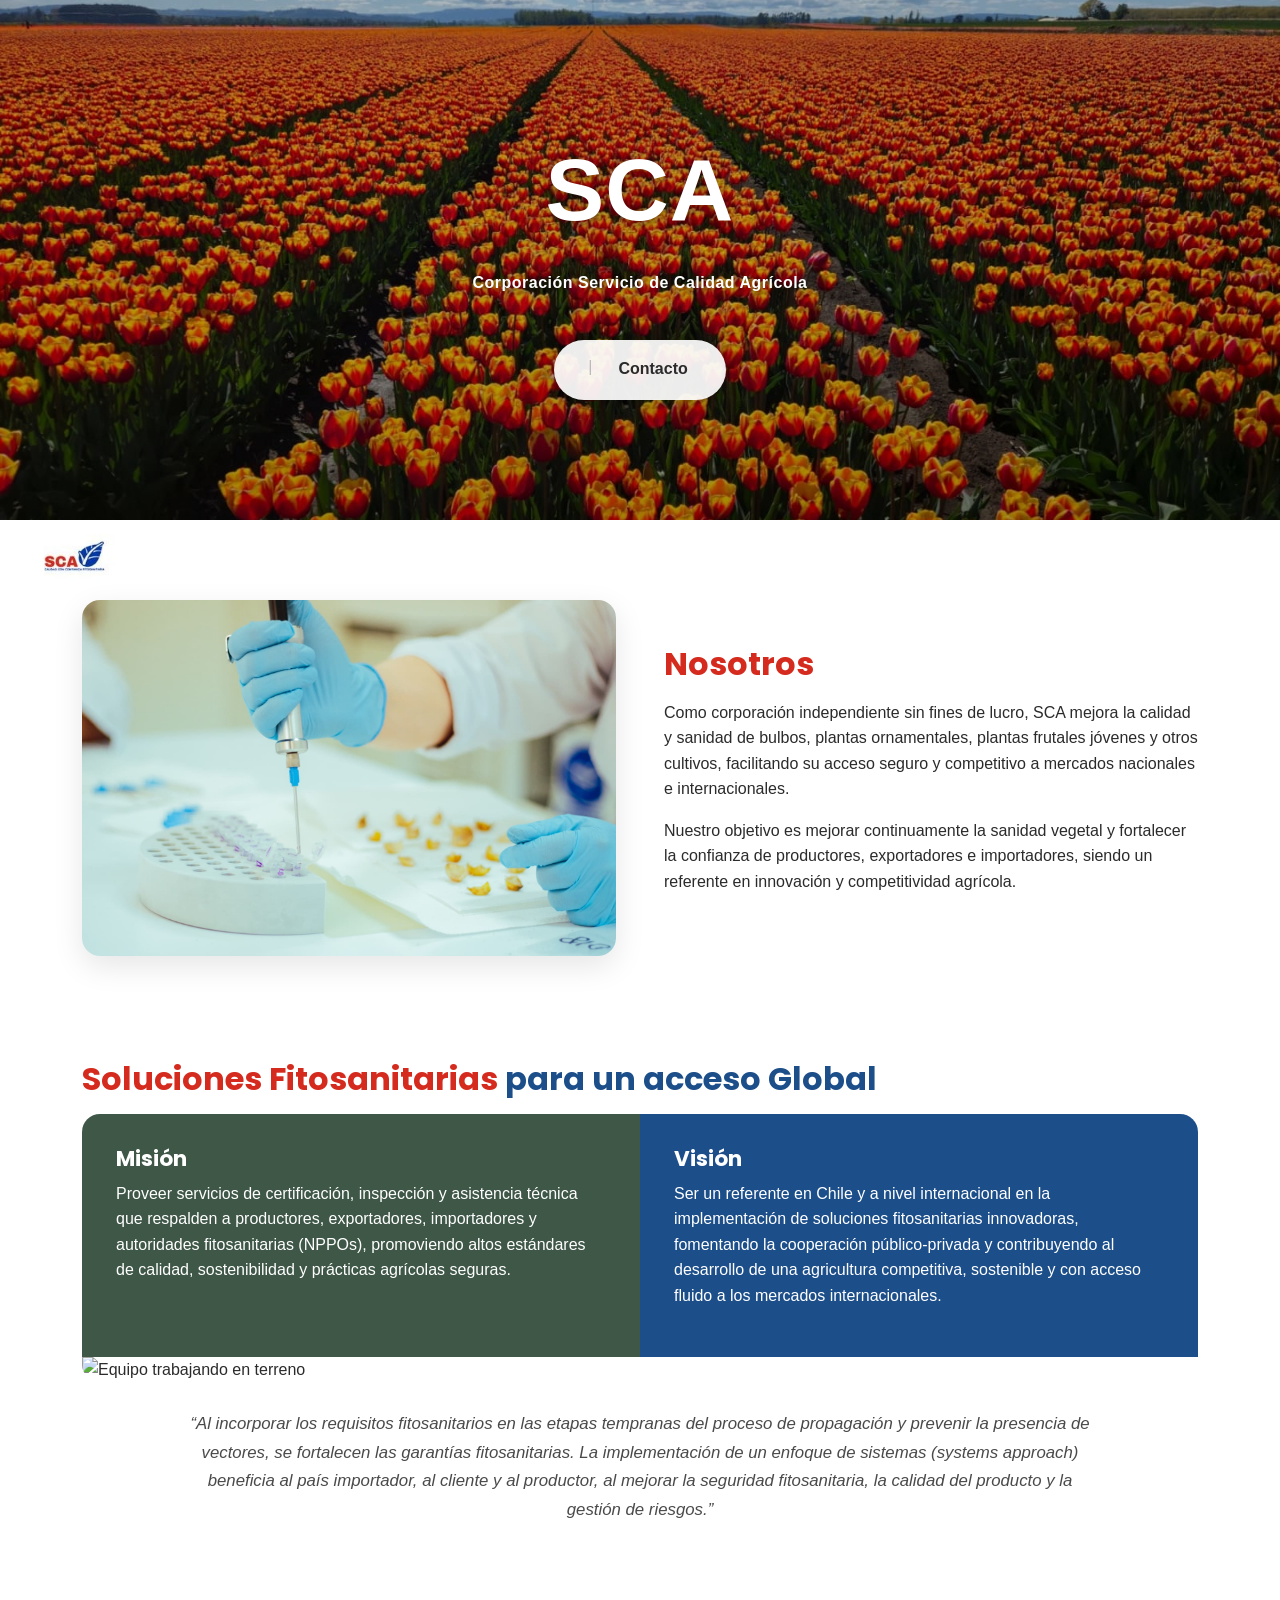
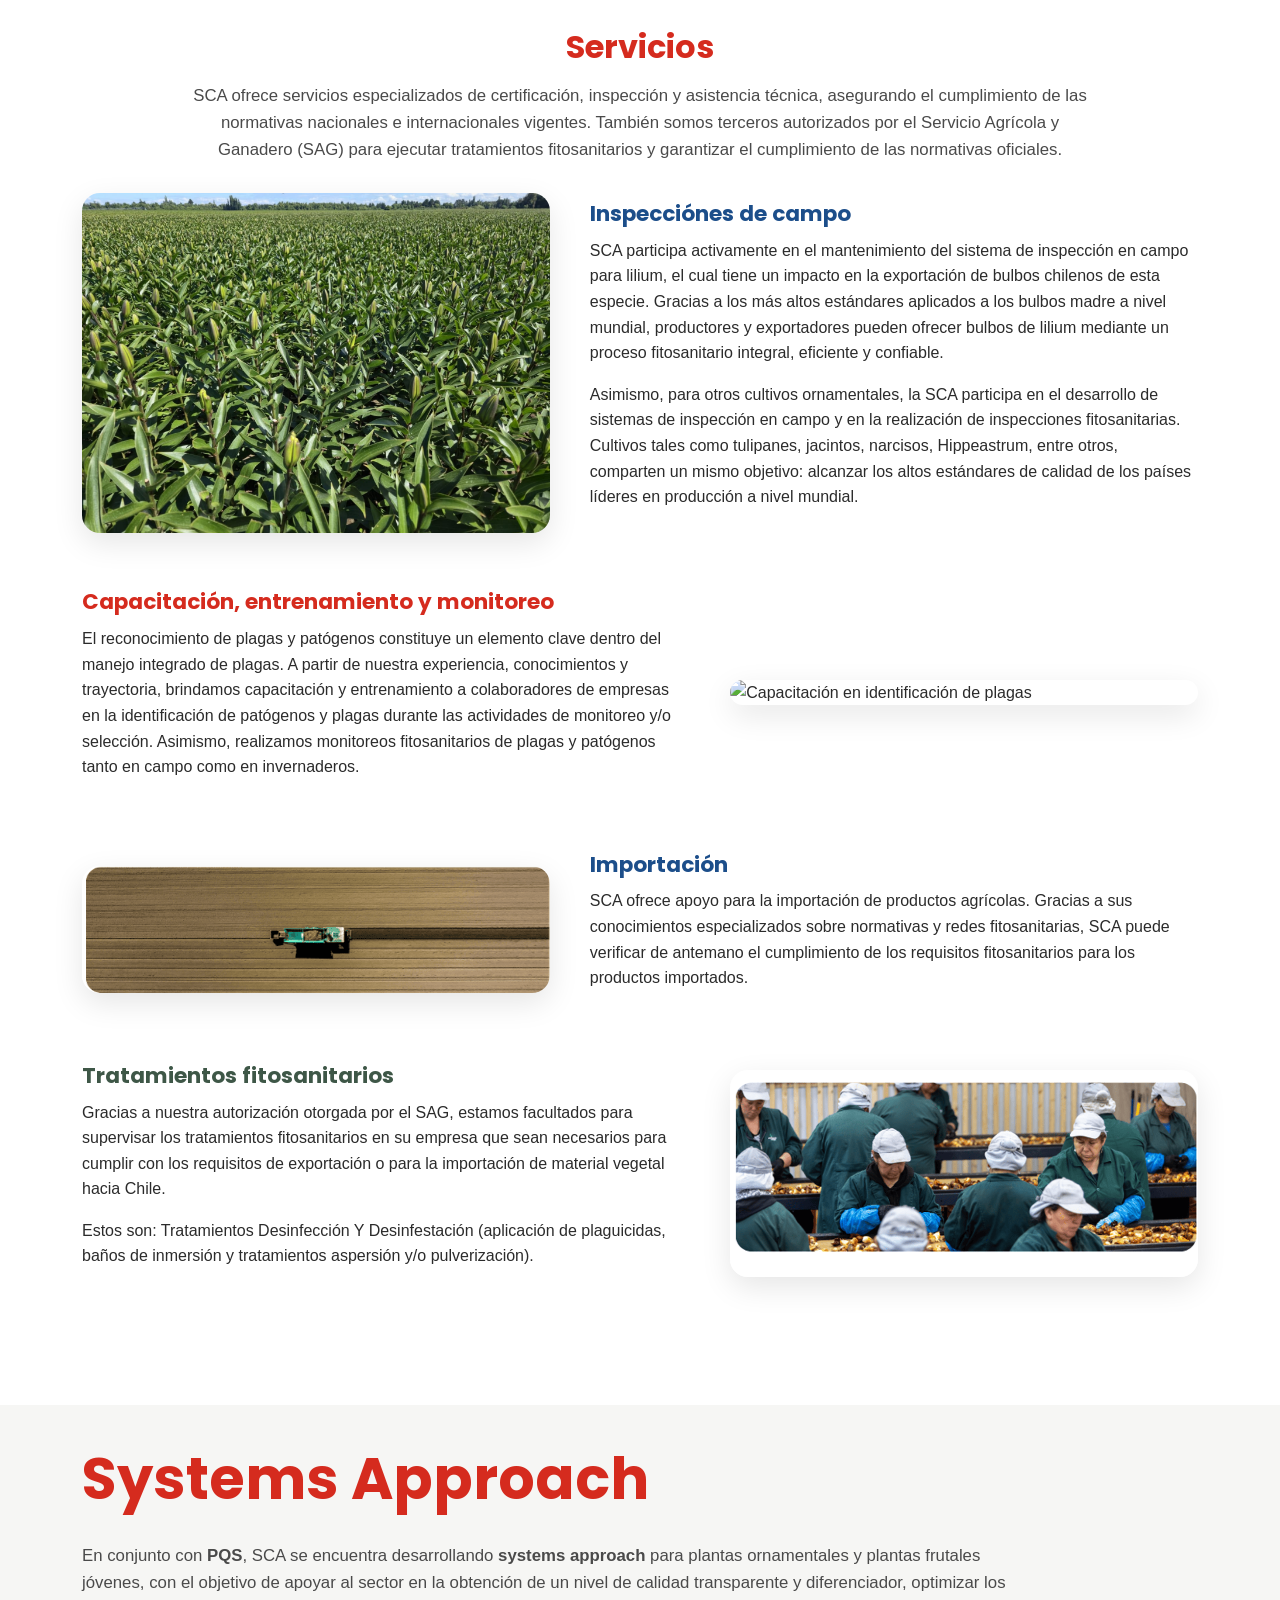
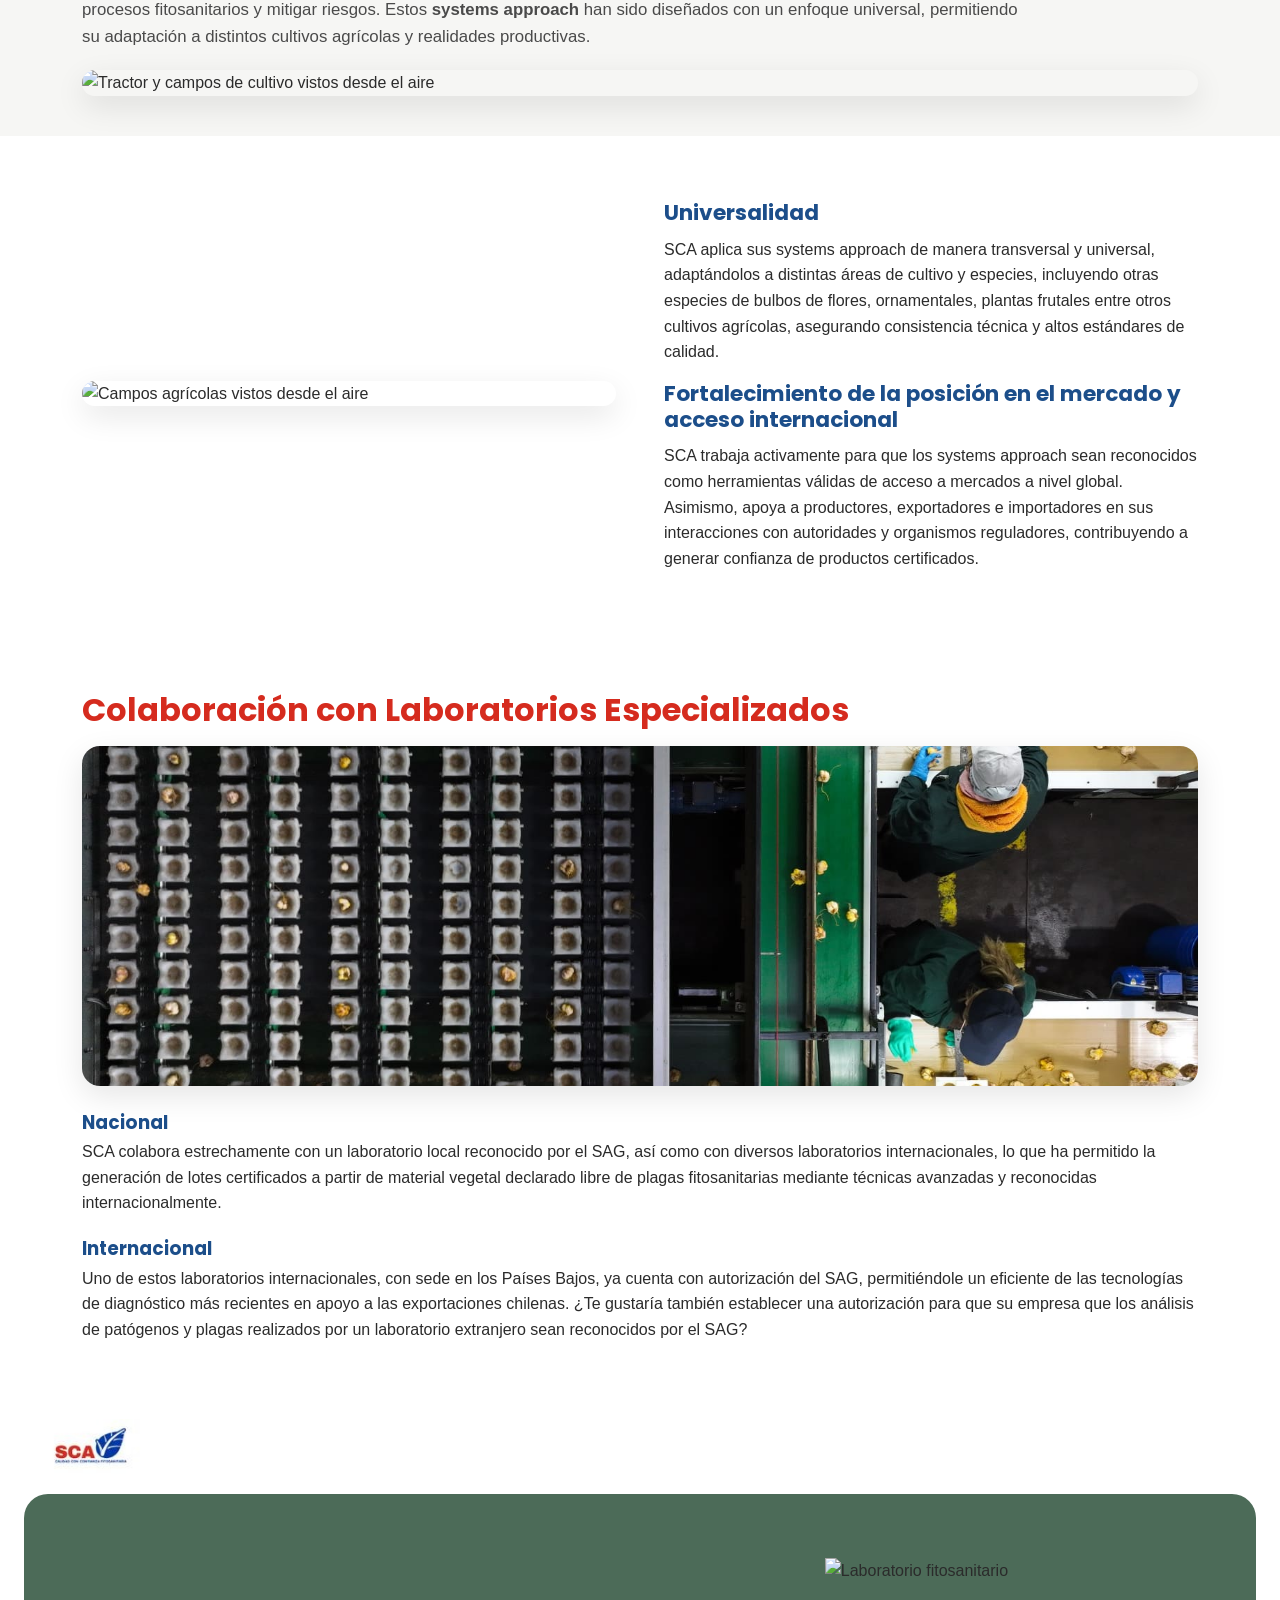
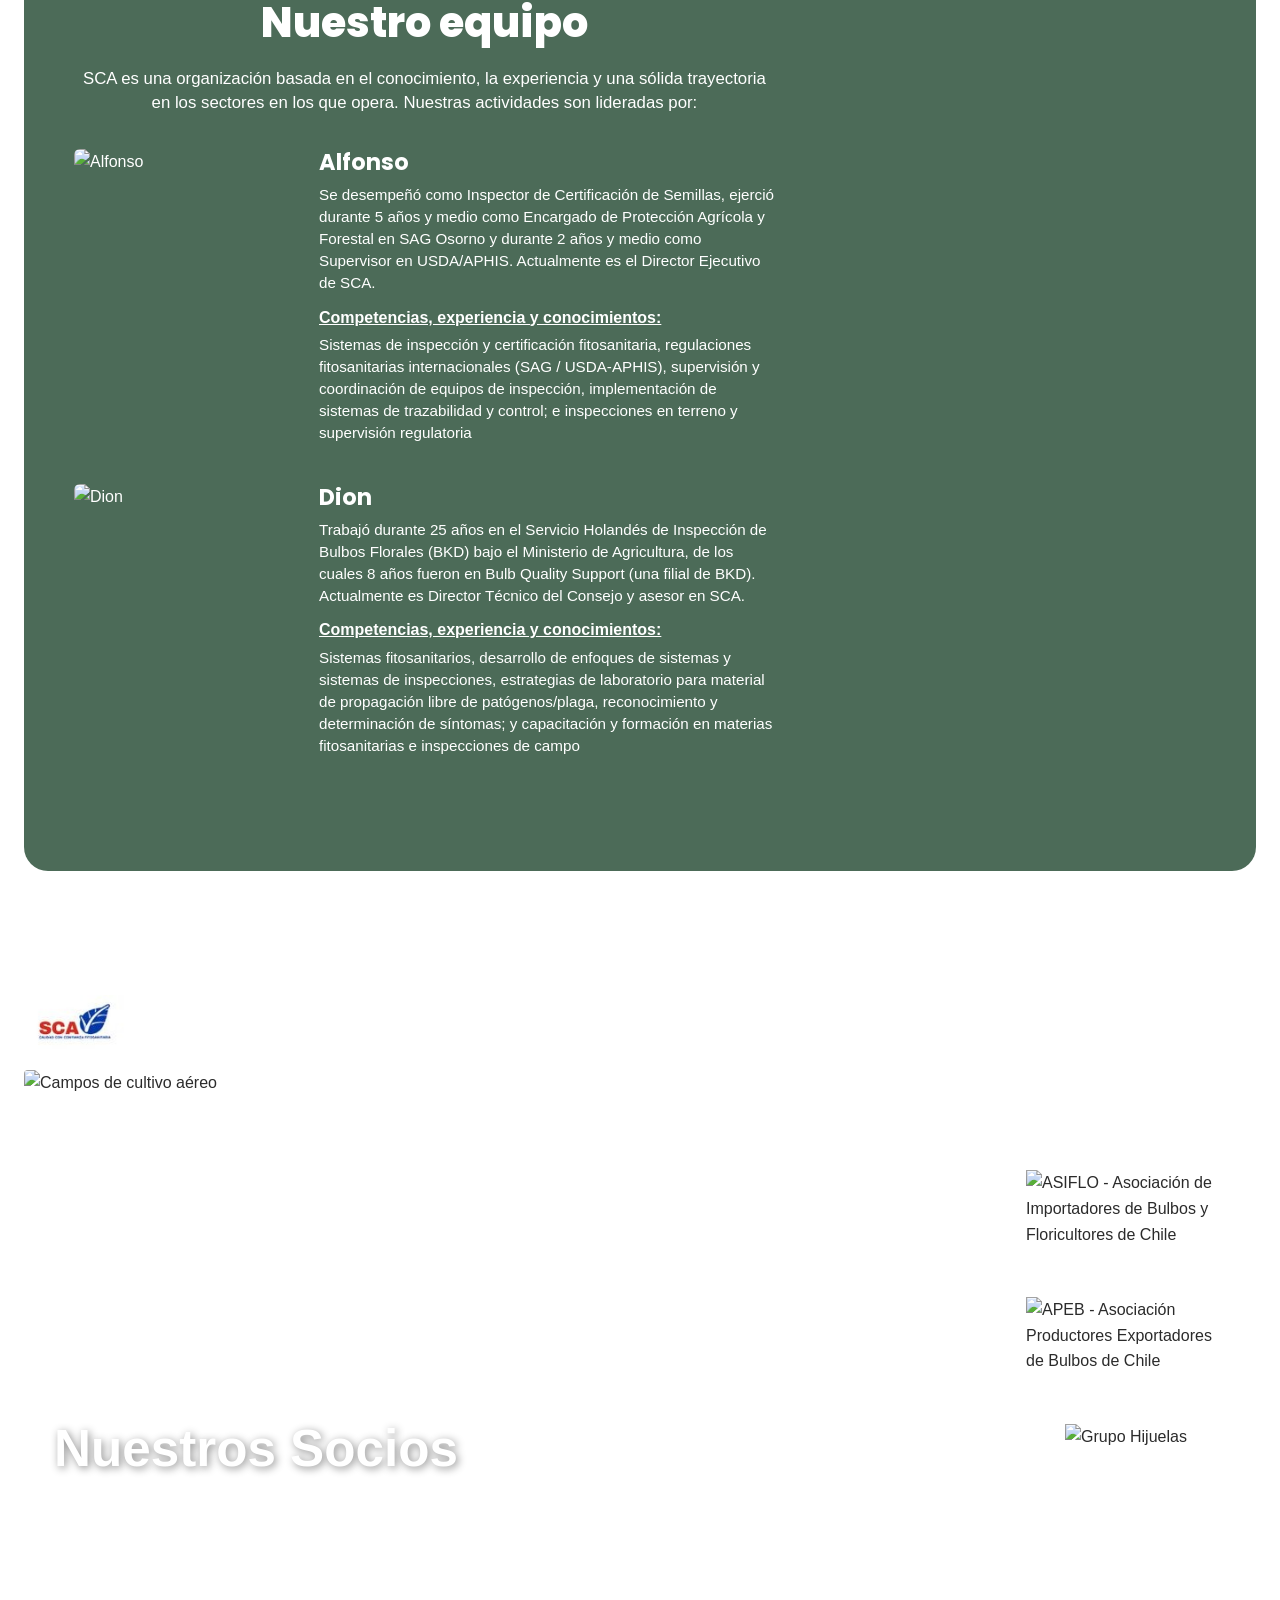
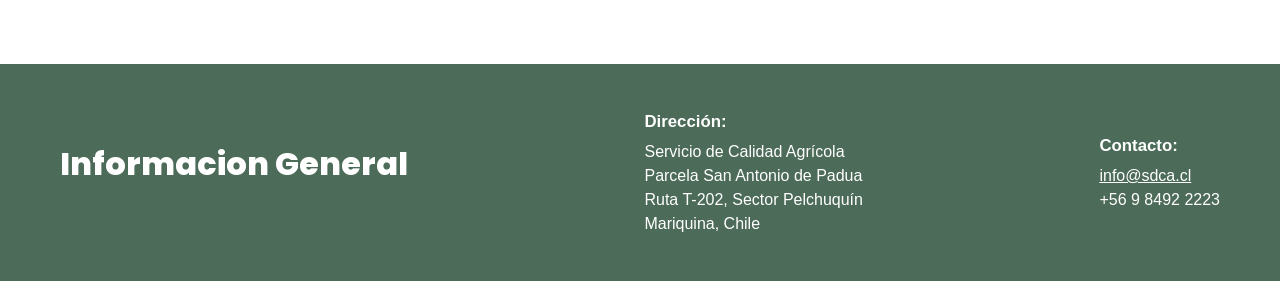
==== index.html @ db51e69e "Update index.html" ====
<!DOCTYPE html>
<html lang="es">
<head>
<meta charset="UTF-8">
<meta name="viewport" content="width=device-width, initial-scale=1.0">
<title>SCA — Corporación Servicio de Calidad Agrícola</title>
<link rel="preconnect" href="https://fonts.googleapis.com">
<link href="https://fonts.googleapis.com/css2?family=Poppins:wght@600;700;800&family=Open+Sans:wght@400;600;700&display=swap" rel="stylesheet">
<link rel="stylesheet" href="css/style.css">
 <link rel="icon" href="favicon.jpg">
</head>
<body>

<section class="hero" style="background-image:url('images/1_flores.jpeg');">
  <div class="brand">SCA</div>
  <div class="brand-sub">Corporación Servicio de Calidad Agrícola</div>
  <nav class="nav-wrap">
    <div class="nav-pill">
      <span class="nav-sep">|</span>
      <a href="#contacto">Contacto</a>
    </div>
  </nav>
</section>

<header class="site-header" id="inicio">
  <a href="#inicio" class="logo-link"><img src="images/logo_crop.jpg" alt="SCA - Calidad con confianza fitosanitaria"></a>
</header>

<!-- ===================== NOSOTROS ===================== -->
<section>
  <div class="container two-col">
    <div class="col-img">
      <img src="images/2_cientifico.jpeg" alt="Análisis de laboratorio de bulbos">
    </div>
    <div class="col-text">
      <h2 class="section-title-red">Nosotros</h2>
      <p>Como corporación independiente sin fines de lucro, SCA mejora la calidad y sanidad de bulbos, plantas ornamentales, plantas frutales jóvenes y otros cultivos, facilitando su acceso seguro y competitivo a mercados nacionales e internacionales.</p>
      <p>Nuestro objetivo es mejorar continuamente la sanidad vegetal y fortalecer la confianza de productores, exportadores e importadores, siendo un referente en innovación y competitividad agrícola.</p>
    </div>
  </div>
</section>

<!-- ===================== MISION / VISION ===================== -->
<section class="tight">
  <div class="container">
    <h2><span class="section-title-red">Soluciones Fitosanitarias</span> <span class="section-title-blue">para un acceso Global</span></h2>
    <div class="mv-wrap">
      <div class="mv-cards">
        <div class="mv-card mision">
          <h3>Misión</h3>
          <p>Proveer servicios de certificación, inspección y asistencia técnica que respalden a productores, exportadores, importadores y autoridades fitosanitarias (NPPOs), promoviendo altos estándares de calidad, sostenibilidad y prácticas agrícolas seguras.</p>
        </div>
        <div class="mv-card vision">
          <h3>Visión</h3>
          <p>Ser un referente en Chile y a nivel internacional en la implementación de soluciones fitosanitarias innovadoras, fomentando la cooperación público-privada y contribuyendo al desarrollo de una agricultura competitiva, sostenible y con acceso fluido a los mercados internacionales.</p>
        </div>
      </div>
      <div class="mv-photo">
        <img src="images/3_trabajadorespasto.png" alt="Equipo trabajando en terreno">
      </div>
    </div>
    <p class="quote">“Al incorporar los requisitos fitosanitarios en las etapas tempranas del proceso de propagación y prevenir la presencia de vectores, se fortalecen las garantías fitosanitarias. La implementación de un enfoque de sistemas (systems approach) beneficia al país importador, al cliente y al productor, al mejorar la seguridad fitosanitaria, la calidad del producto y la gestión de riesgos.”</p>
  </div>
</section>

<!-- ===================== SERVICIOS ===================== -->
<section>
  <div class="container">
    <h2 class="section-title-red" style="text-align:center;">Servicios</h2>
    <p class="lead" style="margin:0 auto 30px; text-align:center;">SCA ofrece servicios especializados de certificación, inspección y asistencia técnica, asegurando el cumplimiento de las normativas nacionales e internacionales vigentes. También somos terceros autorizados por el Servicio Agrícola y Ganadero (SAG) para ejecutar tratamientos fitosanitarios y garantizar el cumplimiento de las normativas oficiales.</p>

    <div class="servicio-block">
      <div class="servicio-img"><img src="images/4_pasto.jpeg" alt="Inspección de campo en cultivo de lilium"></div>
      <div class="servicio-text">
        <h3>Inspecciónes de campo</h3>
        <p>SCA participa activamente en el mantenimiento del sistema de inspección en campo para lilium, el cual tiene un impacto en la exportación de bulbos chilenos de esta especie. Gracias a los más altos estándares aplicados a los bulbos madre a nivel mundial, productores y exportadores pueden ofrecer bulbos de lilium mediante un proceso fitosanitario integral, eficiente y confiable.</p>
        <p>Asimismo, para otros cultivos ornamentales, la SCA participa en el desarrollo de sistemas de inspección en campo y en la realización de inspecciones fitosanitarias. Cultivos tales como tulipanes, jacintos, narcisos, Hippeastrum, entre otros, comparten un mismo objetivo: alcanzar los altos estándares de calidad de los países líderes en producción a nivel mundial.</p>
      </div>
    </div>

    <div class="servicio-block reverse">
      <div class="servicio-img"><img src="images/5_arreglandoflores.png" alt="Capacitación en identificación de plagas"></div>
      <div class="servicio-text">
        <h3 style="color:var(--rojo);">Capacitación, entrenamiento y monitoreo</h3>
        <p>El reconocimiento de plagas y patógenos constituye un elemento clave dentro del manejo integrado de plagas. A partir de nuestra experiencia, conocimientos y trayectoria, brindamos capacitación y entrenamiento a colaboradores de empresas en la identificación de patógenos y plagas durante las actividades de monitoreo y/o selección. Asimismo, realizamos monitoreos fitosanitarios de plagas y patógenos tanto en campo como en invernaderos.</p>
      </div>
    </div>

    <div class="servicio-block">
      <div class="servicio-img"><img src="images/6_tractorpasando.png" alt="Dispositivo de monitoreo fitosanitario"></div>
      <div class="servicio-text">
        <h3>Importación</h3>
        <p>SCA ofrece apoyo para la importación de productos agrícolas. Gracias a sus conocimientos especializados sobre normativas y redes fitosanitarias, SCA puede verificar de antemano el cumplimiento de los requisitos fitosanitarios para los productos importados.</p>
      </div>
    </div>

    <div class="servicio-block reverse">
      <div class="servicio-img"><img src="images/7_trabajadoresenlinea.png" alt="Personal clasificando bulbos importados"></div>
      <div class="servicio-text">
        <h3 style="color:var(--verde-oscuro);">Tratamientos fitosanitarios</h3>
        <p>Gracias a nuestra autorización otorgada por el SAG, estamos facultados para supervisar los tratamientos fitosanitarios en su empresa que sean necesarios para cumplir con los requisitos de exportación o para la importación de material vegetal hacia Chile.</p>
        <p>Estos son: Tratamientos Desinfección Y Desinfestación (aplicación de plaguicidas, baños de inmersión y tratamientos aspersión y/o pulverización).</p>
      </div>
    </div>
  </div>
</section>

<!-- ===================== SYSTEMS APPROACH ===================== -->
<section class="tight" style="background:var(--fondo-gris);">
  <div class="container">
    <h2 class="big-header">Systems Approach</h2>
    <p class="lead">En conjunto con <strong>PQS</strong>, SCA se encuentra desarrollando <strong>systems approach</strong> para plantas ornamentales y plantas frutales jóvenes, con el objetivo de apoyar al sector en la obtención de un nivel de calidad transparente y diferenciador, optimizar los procesos fitosanitarios y mitigar riesgos. Estos <strong>systems approach</strong> han sido diseñados con un enfoque universal, permitiendo su adaptación a distintos cultivos agrícolas y realidades productivas.</p>
    <img src="images/8_tractorazul.png" alt="Tractor y campos de cultivo vistos desde el aire" style="border-radius:var(--radio); width:100%; margin-top:20px; box-shadow:0 10px 30px rgba(0,0,0,.10);">
  </div>
</section>

<!-- ===================== UNIVERSALIDAD / FORTALECIMIENTO ===================== -->
<section>
  <div class="container two-col">
    <div class="col-img">
      <img src="images/9_potreropasto.png" alt="Campos agrícolas vistos desde el aire">
    </div>
    <div class="col-text">
      <h3 class="section-title-blue">Universalidad</h3>
      <p>SCA aplica sus systems approach de manera transversal y universal, adaptándolos a distintas áreas de cultivo y especies, incluyendo otras especies de bulbos de flores, ornamentales, plantas frutales entre otros cultivos agrícolas, asegurando consistencia técnica y altos estándares de calidad.</p>
      <h3 class="section-title-blue">Fortalecimiento de la posición en el mercado y acceso internacional</h3>
      <p>SCA trabaja activamente para que los systems approach sean reconocidos como herramientas válidas de acceso a mercados a nivel global. Asimismo, apoya a productores, exportadores e importadores en sus interacciones con autoridades y organismos reguladores, contribuyendo a generar confianza de productos certificados.</p>
    </div>
  </div>
</section>

<!-- ===================== COLABORACIÓN CON LABORATORIOS ===================== -->
<section class="tight">
  <div class="container">
    <h2 class="section-title-red">Colaboración con Laboratorios Especializados</h2>
    <img src="images/10_trabmaquinariaf.jpeg" alt="Muestras de laboratorio numeradas" class="lab-single-img" style="margin-bottom:26px;">
    <div class="lab-text">
      <h4>Nacional</h4>
      <p>SCA colabora estrechamente con un laboratorio local reconocido por el SAG, así como con diversos laboratorios internacionales, lo que ha permitido la generación de lotes certificados a partir de material vegetal declarado libre de plagas fitosanitarias mediante técnicas avanzadas y reconocidas internacionalmente.</p>
      <h4>Internacional</h4>
      <p>Uno de estos laboratorios internacionales, con sede en los Países Bajos, ya cuenta con autorización del SAG, permitiéndole un eficiente de las tecnologías de diagnóstico más recientes en apoyo a las exportaciones chilenas. ¿Te gustaría también establecer una autorización para que su empresa que los análisis de patógenos y plagas realizados por un laboratorio extranjero sean reconocidos por el SAG?</p>
    </div>
  </div>
</section>


<style>
  :root {
    --verde-sca: #4c6b58;
    --verde-oscuro: #3e5747;
    --blanco: #ffffff;
    --texto-oscuro: #2b2b2b;
  }

  * {
    box-sizing: border-box;
    margin: 0;
    padding: 0;
  }

  body {
    font-family: 'Arial', 'Helvetica Neue', sans-serif;
    color: var(--texto-oscuro);
    background: #ffffff;
  }

  .contenedor {
    max-width: 1366px;
    margin: 0 auto;
  }

  /* ---------- HEADER / LOGO ---------- */
  .barra-logo {
    display: flex;
    align-items: center;
    padding: 20px 40px;
  }

  .barra-logo img {
    height: 55px;
  }

  /* ---------- SECCIÓN: NUESTRO EQUIPO ---------- */
  .seccion-equipo {
    display: flex;
    align-items: stretch;
    background: var(--verde-sca);
    border-radius: 24px;
    overflow: hidden;
    margin: 0 24px 40px 24px;
  }

  .equipo-contenido {
    flex: 1 1 65%;
    padding: 40px 50px;
    color: var(--blanco);
  }

  .equipo-contenido h1 {
    text-align: center;
    font-size: 2.6rem;
    font-weight: 800;
    margin-bottom: 20px;
  }

  .equipo-intro {
    text-align: center;
    font-size: 1.05rem;
    max-width: 800px;
    margin: 0 auto 35px auto;
    line-height: 1.4;
  }

  .miembro {
    display: flex;
    gap: 25px;
    margin-bottom: 30px;
  }

  .miembro:last-child {
    margin-bottom: 0;
  }

  .miembro-foto {
    flex: 0 0 220px;
  }

  .miembro-foto img {
    width: 220px;
    height: 190px;
    object-fit: cover;
    border-radius: 6px;
    display: block;
  }

  .miembro-texto h2 {
    font-size: 1.4rem;
    font-weight: 700;
    margin-bottom: 8px;
  }

  .miembro-texto p {
    font-size: 0.95rem;
    line-height: 1.45;
    margin-bottom: 10px;
  }

  .miembro-texto .subtitulo {
    text-decoration: underline;
    font-weight: 600;
    display: block;
    margin-bottom: 4px;
  }

  .equipo-imagen {
    flex: 1 1 35%;
    position: relative;
  }

  .equipo-imagen img {
    width: 100%;
    height: 100%;
    object-fit: cover;
    display: block;
  }

  /* ---------- SECCIÓN: NUESTROS SOCIOS ---------- */
  .seccion-socios {
    margin: 0 24px 0 24px;
  }

  .socios-barra-logo {
    display: flex;
    align-items: center;
    padding: 20px 0 20px 0;
  }

  .socios-barra-logo img {
    height: 55px;
  }

  .socios-cuerpo {
    display: flex;
    gap: 40px;
    align-items: center;
  }

  .socios-imagen {
    position: relative;
    flex: 1 1 70%;
    border-radius: 4px;
    overflow: hidden;
  }

  .socios-imagen img {
    width: 100%;
    display: block;
    height: 480px;
    object-fit: cover;
  }

  .socios-imagen .titulo-overlay {
    position: absolute;
    left: 30px;
    bottom: 60px;
    color: var(--blanco);
    font-size: 3.2rem;
    font-weight: 800;
    text-shadow: 2px 2px 8px rgba(0,0,0,0.45);
  }

  .socios-logos {
    flex: 0 0 260px;
    display: flex;
    flex-direction: column;
    gap: 50px;
    align-items: center;
  }

  .socios-logos img {
    max-width: 200px;
    height: auto;
  }

  /* ---------- FOOTER: INFORMACION GENERAL ---------- */
  .footer-info {
    background: var(--verde-sca);
    color: var(--blanco);
    margin-top: 50px;
    padding: 45px 60px;
    display: flex;
    align-items: center;
    justify-content: space-between;
    flex-wrap: wrap;
    gap: 30px;
  }

  .footer-info h2 {
    font-size: 2rem;
    font-weight: 800;
  }

  .footer-col {
    line-height: 1.5;
    font-size: 1rem;
  }

  .footer-col strong {
    display: block;
    margin-bottom: 6px;
    font-size: 1.05rem;
  }

  .footer-col a {
    color: var(--blanco);
    text-decoration: underline;
  }

  /* ---------- RESPONSIVE ---------- */
  @media (max-width: 900px) {
    .seccion-equipo {
      flex-direction: column;
    }
    .miembro {
      flex-direction: column;
    }
    .miembro-foto img {
      width: 100%;
      height: 220px;
    }
    .equipo-imagen img {
      height: 260px;
    }
    .socios-cuerpo {
      flex-direction: column;
    }
    .socios-logos {
      flex-direction: row;
      flex-wrap: wrap;
      justify-content: center;
    }
    .footer-info {
      flex-direction: column;
      text-align: center;
    }
  }
</style>


<div class="contenedor">

  <!-- LOGO SUPERIOR -->
  <div class="barra-logo">
    <img src="images/logo_crop.jpg" alt="Logo SCA">
  </div>

  <!-- SECCIÓN NUESTRO EQUIPO -->
  <section class="seccion-equipo">
    <div class="equipo-contenido">
      <h1>Nuestro equipo</h1>
      <p class="equipo-intro">
        SCA es una organización basada en el conocimiento, la experiencia y una sólida trayectoria en los
        sectores en los que opera. Nuestras actividades son lideradas por:
      </p>

      <div class="miembro">
        <div class="miembro-foto">
          <img src="images/alfonsoimage.jpeg" alt="Alfonso">
        </div>
        <div class="miembro-texto">
          <h2>Alfonso</h2>
          <p>
            Se desempeñó como Inspector de Certificación de Semillas, ejerció durante 5 años y medio
            como Encargado de Protección Agrícola y Forestal en SAG Osorno y durante 2 años y medio
            como Supervisor en USDA/APHIS. Actualmente es el Director Ejecutivo de SCA.
          </p>
          <span class="subtitulo">Competencias, experiencia y conocimientos:</span>
          <p>
            Sistemas de inspección y certificación fitosanitaria, regulaciones fitosanitarias internacionales
            (SAG / USDA-APHIS), supervisión y coordinación de equipos de inspección, implementación de
            sistemas de trazabilidad y control; e inspecciones en terreno y supervisión regulatoria
          </p>
        </div>
      </div>

      <div class="miembro">
        <div class="miembro-foto">
          <img src="images/Dionimage.jpeg" alt="Dion">
        </div>
        <div class="miembro-texto">
          <h2>Dion</h2>
          <p>
            Trabajó durante 25 años en el Servicio Holandés de Inspección de Bulbos Florales (BKD) bajo el
            Ministerio de Agricultura, de los cuales 8 años fueron en Bulb Quality Support (una filial de
            BKD). Actualmente es Director Técnico del Consejo y asesor en SCA.
          </p>
          <span class="subtitulo">Competencias, experiencia y conocimientos:</span>
          <p>
            Sistemas fitosanitarios, desarrollo de enfoques de sistemas y sistemas de inspecciones,
            estrategias de laboratorio para material de propagación libre de patógenos/plaga,
            reconocimiento y determinación de síntomas; y capacitación y formación en materias
            fitosanitarias e inspecciones de campo
          </p>
        </div>
      </div>
    </div>

    <div class="equipo-imagen">
      <img src="images/backgroundfooterimage.jpeg" alt="Laboratorio fitosanitario">
    </div>
  </section>

  <!-- SECCIÓN NUESTROS SOCIOS -->
  <section class="seccion-socios">
    <div class="socios-barra-logo">
      <img src="images/logo_crop.jpg" alt="Logo SCA">
    </div>

    <div class="socios-cuerpo">
      <div class="socios-imagen">
        <img src="images/back2.jpeg" alt="Campos de cultivo aéreo">
        <div class="titulo-overlay">Nuestros Socios</div>
      </div>

      <div class="socios-logos">
        <img src="images/asifilologo.jpeg" alt="ASIFLO - Asociación de Importadores de Bulbos y Floricultores de Chile">
        <img src="images/apeblogo.jpeg" alt="APEB - Asociación Productores Exportadores de Bulbos de Chile">
        <img src="images/grupohijuelaslogo.jpeg" alt="Grupo Hijuelas">
      </div>
    </div>
  </section>

  <!-- FOOTER INFORMACION GENERAL -->
  <footer class="footer-info">
    <h2>Informacion General</h2>

    <div class="footer-col">
      <strong>Dirección:</strong>
      Servicio de Calidad Agrícola<br>
      Parcela San Antonio de Padua<br>
      Ruta T-202, Sector Pelchuquín<br>
      Mariquina, Chile
    </div>

    <div class="footer-col">
      <strong>Contacto:</strong>
      <a href="mailto:info@sdca.cl">info@sdca.cl</a><br>
      +56 9 8492 2223
    </div>
  </footer>

</div>

</body>
</html>
---- css/style.css ----
/* ===================================================
   SCA — Servicio de Calidad Agrícola
   Hoja de estilos compartida
=================================================== */
html {
    scroll-behavior: smooth;
}
:root{
  --verde-oscuro: #3d6b52;
  --verde-oscuro-2: #345a45;
  --rojo: #d52b1e;
  --azul: #1c4e8a;
  --texto: #2b2b2b;
  --texto-suave: #4a4a4a;
  --fondo: #ffffff;
  --fondo-gris: #f6f6f4;
  --borde: #e3e3e0;
  --radio: 18px;
  --max-width: 1180px;
}

*{ box-sizing: border-box; }

html{ scroll-behavior: smooth; }

body{
  margin:0;
  font-family: 'Open Sans', 'Segoe UI', Arial, sans-serif;
  color: var(--texto);
  background: var(--fondo);
  line-height:1.6;
  font-size:16px;
}

h1,h2,h3,h4{
  font-family:'Poppins','Segoe UI',Arial,sans-serif;
  font-weight:700;
  margin:0 0 .5em 0;
  line-height:1.2;
}

/* Escala tipográfica única: todo título del mismo nivel usa el mismo tamaño
   en cualquier sección de la página, salvo los títulos decorativos que
   llevan su propia clase (.big-header, .socios-banner h2). */
h1{ font-size:2.6rem; }
h2{ font-size:2rem; }
h3{ font-size:1.35rem; }
h4{ font-size:1.15rem; }

p{ margin:0 0 1em 0; }

a{ color: inherit; }

img{ max-width:100%; display:block; }

.container{
  max-width: var(--max-width);
  margin:0 auto;
  padding:0 32px;
}

/* ---------- Header / logo bar ---------- */
.site-header{
  padding:14px 32px 0;
  display:flex;
  align-items:center;
}
.site-header img{ height:46px; width:auto; }
.site-header .logo-link{ display:inline-block; }
.site-header + section{ padding-top: 20px; }

/* ---------- Navigation ---------- */
.nav-wrap{
  display:flex;
  justify-content:center;
  width:100%;
}
.nav-pill{
  background: rgba(255,255,255,0.92);
  border-radius: 999px;
  padding: 14px 34px;
  display:flex;
  gap:22px;
  flex-wrap:wrap;
  justify-content:center;
  box-shadow: 0 6px 18px rgba(0,0,0,0.12);
}
.nav-pill a{
  text-decoration:none;
  color:#2b2b2b;
  font-size:1rem;
  font-weight:600;
  padding:2px 4px;
  border-bottom:2px solid transparent;
  transition: color .2s, border-color .2s;
}
.nav-pill a:hover,
.nav-pill a.active{
  color: var(--verde-oscuro);
  border-color: var(--verde-oscuro);
}
.nav-sep{ color:#bbb; user-select:none; }

/* ---------- Hero (usado en Inicio) ---------- */
.hero{
  position:relative;
  min-height: 520px;
  background-size: cover;
  background-position:center;
  display:flex;
  flex-direction:column;
  justify-content:center;
  align-items:center;
  text-align:center;
  color:#fff;
  padding: 60px 20px;
}
.hero::after{
  content:"";
  position:absolute; inset:0;
  background:linear-gradient(180deg, rgba(0,0,0,0.15), rgba(0,0,0,0.35));
  z-index:0;
}
.hero > *{ position:relative; z-index:1; }
.hero .brand{
  font-size: clamp(3rem, 8vw, 5.5rem);
  font-weight:800;
  letter-spacing:1px;
  margin-bottom:.1em;
  text-shadow: 0 3px 12px rgba(0,0,0,.35);
}
.hero .brand-sub{
  font-size:1rem;
  font-weight:700;
  letter-spacing:.5px;
  margin-bottom:2.2em;
  text-shadow: 0 2px 6px rgba(0,0,0,.4);
}
.hero .nav-wrap{ margin-top: 10px; }

/* ---------- Page header banner (paginas internas) ---------- */
.page-banner{
  background: var(--verde-oscuro);
  color:#fff;
  padding: 70px 32px 60px;
  text-align:center;
}
.page-banner h1{
  margin-bottom:.3em;
}
.page-banner p{
  max-width:760px;
  margin:0 auto;
  font-size:1.05rem;
  opacity:.95;
}

/* ---------- Section utility ---------- */
section{ padding: 64px 0; }
section.tight{ padding: 40px 0; }
.section-title-red{ color: var(--rojo); }
.section-title-blue{ color: var(--azul); }
.section-title-green{ color: var(--verde-oscuro); }
/* Cuando ambos colores conviven en un mismo título (ej. "Soluciones
   Fitosanitarias para un acceso Global"), se fuerza el mismo tamaño y
   peso en ambos tramos para que no se perciban distintos. */
h2 > .section-title-red,
h2 > .section-title-blue,
h2 > .section-title-green{
  font-size:1em;
  font-weight:700;
}

.two-col{
  display:grid;
  grid-template-columns: 1fr 1fr;
  gap: 48px;
  align-items:center;
}
.two-col.reverse .col-img{ order:2; }
.two-col.reverse .col-text{ order:1; }

.col-img img{
  border-radius: var(--radio);
  width:100%;
  height:100%;
  object-fit:cover;
  box-shadow: 0 10px 30px rgba(0,0,0,.10);
}

.lead{
  font-size:1.05rem;
  color: var(--texto-suave);
  max-width: 900px;
}

/* ---------- Mision / Vision cards ---------- */
.mv-wrap{
  border-radius: var(--radio);
  overflow:hidden;
  position:relative;
}
.mv-cards{
  display:grid;
  grid-template-columns:1fr 1fr;
  gap:0;
}
.mv-card{
  padding: 32px 34px;
  color:#fff;
}
.mv-card.mision{ background: var(--verde-oscuro); }
.mv-card.vision{ background: var(--azul); }
.mv-card h3{ margin-bottom:.4em; }
.mv-photo img{
  width:100%;
  display:block;
  max-height:340px;
  object-fit:cover;
}
.quote{
  font-style:italic;
  text-align:center;
  max-width:900px;
  margin: 28px auto 0;
  color: var(--texto-suave);
  font-size:1.05rem;
  line-height:1.7;
}

/* ---------- Servicios cards ---------- */
.servicio-block{
  display:grid;
  grid-template-columns: 1fr 1.3fr;
  gap:40px;
  align-items:center;
  margin-bottom:56px;
}
.servicio-block.reverse{ grid-template-columns: 1.3fr 1fr; }
.servicio-block.reverse .servicio-img{ order:2; }
.servicio-block img{
  border-radius: var(--radio);
  width:100%;
  object-fit:cover;
  max-height:340px;
  box-shadow: 0 10px 30px rgba(0,0,0,.10);
}
.servicio-block h3{ color: var(--azul); }

/* ---------- Systems approach big header ---------- */
.big-header{
  font-size: clamp(2.4rem, 6vw, 3.6rem);
  color: var(--rojo);
}
.big-header + p{ max-width: 950px; }

/* ---------- Equipo (team) ---------- */
.equipo-card{
  display:grid;
  grid-template-columns: 200px 1fr;
  gap:26px;
  margin-bottom:34px;
  align-items:start;
}
.equipo-card img{
  border-radius:14px;
  width:100%;
  height:200px;
  object-fit:cover;
}
.equipo-card h3{ margin-bottom:.2em; }
.equipo-card .comp-title{
  text-decoration:underline;
  font-weight:700;
  display:block;
  margin:.6em 0 .3em;
}
.equipo-panel{
  background: var(--verde-oscuro);
  color:#fff;
  border-radius: var(--radio);
  padding: 40px;
}
.equipo-panel > p{ max-width:800px; }

.equipo-wrap{
  display:grid;
  grid-template-columns: 3fr 1fr;
  gap:0;
  align-items:stretch;
}
.equipo-side-img{
  width:100%;
  height:100%;
  object-fit:cover;
  border-radius:0 var(--radio) var(--radio) 0;
}

/* ---------- Socios ---------- */
.socios-banner{
  position:relative;
  border-radius: var(--radio);
  overflow:hidden;
  min-height:260px;
  background-size:cover;
  background-position:center;
  display:flex;
  align-items:center;
  justify-content:center;
}
.socios-banner::after{
  content:"";
  position:absolute; inset:0;
  background:rgba(0,0,0,0.25);
}
.socios-banner h2{
  position:relative;
  z-index:1;
  color:#fff;
  font-size: clamp(2rem,5vw,3rem);
}
.socios-logos{
  display:flex;
  flex-direction:column;
  gap:26px;
  align-items:center;
  justify-content:center;
}
.socios-logos img{ max-height:110px; width:auto; object-fit:contain; }
.socios-grid{
  display:grid;
  grid-template-columns: 2.2fr 1fr;
  gap:40px;
  align-items:center;
}

/* ---------- Laboratorios ---------- */
.lab-single-img{
  border-radius: var(--radio);
  width:100%;
  max-height:340px;
  object-fit:cover;
  box-shadow: 0 10px 30px rgba(0,0,0,.10);
}
.lab-text h4{ color: var(--azul); margin-top:1.2em; margin-bottom:.3em; }
.lab-text h4:first-child{ margin-top:0; }

/* ---------- Footer / Informacion General ---------- */
.footer{
  background: var(--verde-oscuro);
  color:#fff;
  padding: 54px 0;
}
.footer-grid{
  display:grid;
  grid-template-columns: 1.2fr 1fr 1fr;
  gap:30px;
  align-items:start;
}
.footer-grid h2{ margin-bottom:.4em; }
.footer-grid h4{ margin-bottom:.3em; }
.footer a{ color:#fff; text-decoration:underline; }

/* ---------- Contacto page extras ---------- */
.contact-card{
  background: var(--fondo-gris);
  border:1px solid var(--borde);
  border-radius: var(--radio);
  padding: 36px;
}
.contact-card h3{ color: var(--verde-oscuro); }
.map-note{ font-size:.9rem; color:#777; }

/* ---------- Responsive ---------- */
@media (max-width: 860px){
  .two-col,
  .servicio-block,
  .servicio-block.reverse,
  .socios-grid,
  .footer-grid,
  .mv-cards{
    grid-template-columns: 1fr !important;
  }
  .two-col.reverse .col-img,
  .two-col.reverse .col-text,
  .servicio-block.reverse .servicio-img{
    order:0 !important;
  }
  .equipo-card{ grid-template-columns: 1fr; }
  .equipo-card img{ height:220px; }
  .equipo-wrap{ grid-template-columns: 1fr; }
  .equipo-side-img{ height:200px; border-radius: var(--radio); }
  .nav-pill{ padding:12px 18px; gap:12px; }
  .nav-pill a{ font-size:.9rem; }
  .hero{ min-height:420px; }
  section{ padding:44px 0; }
}
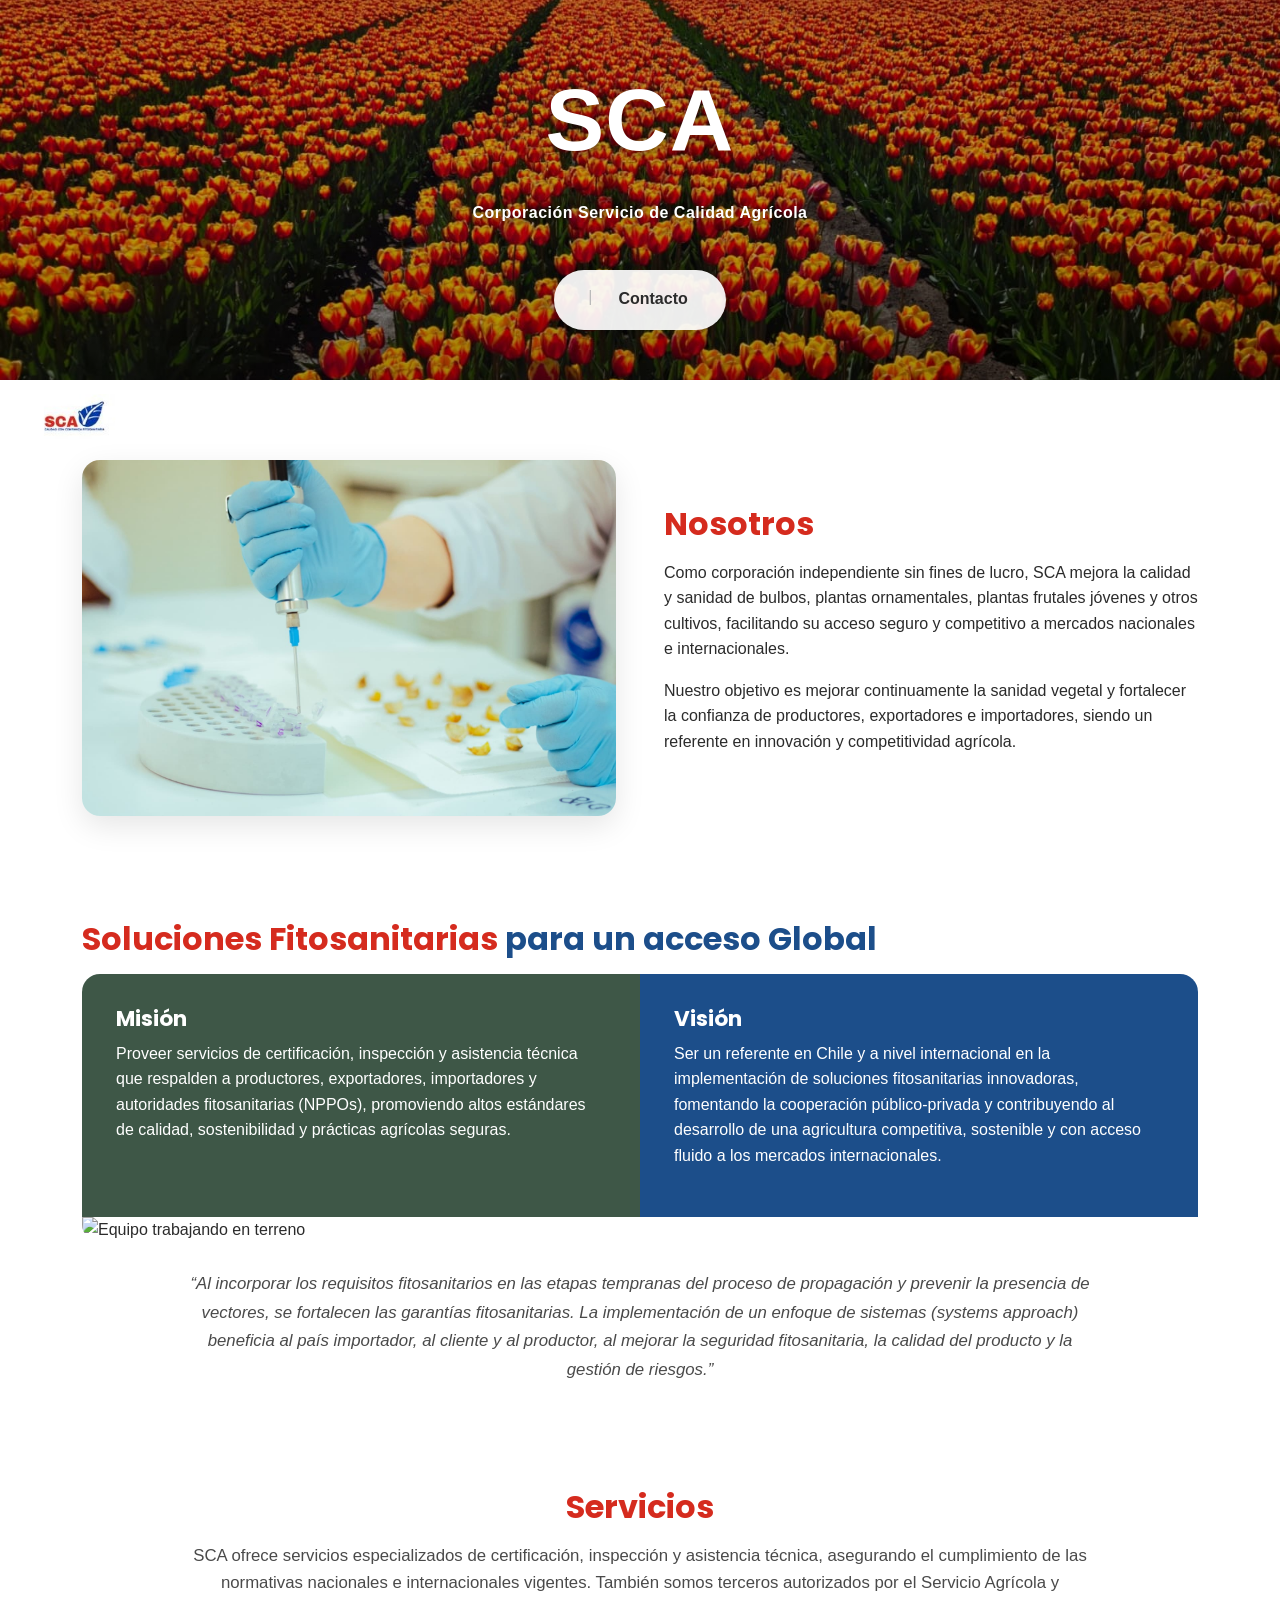
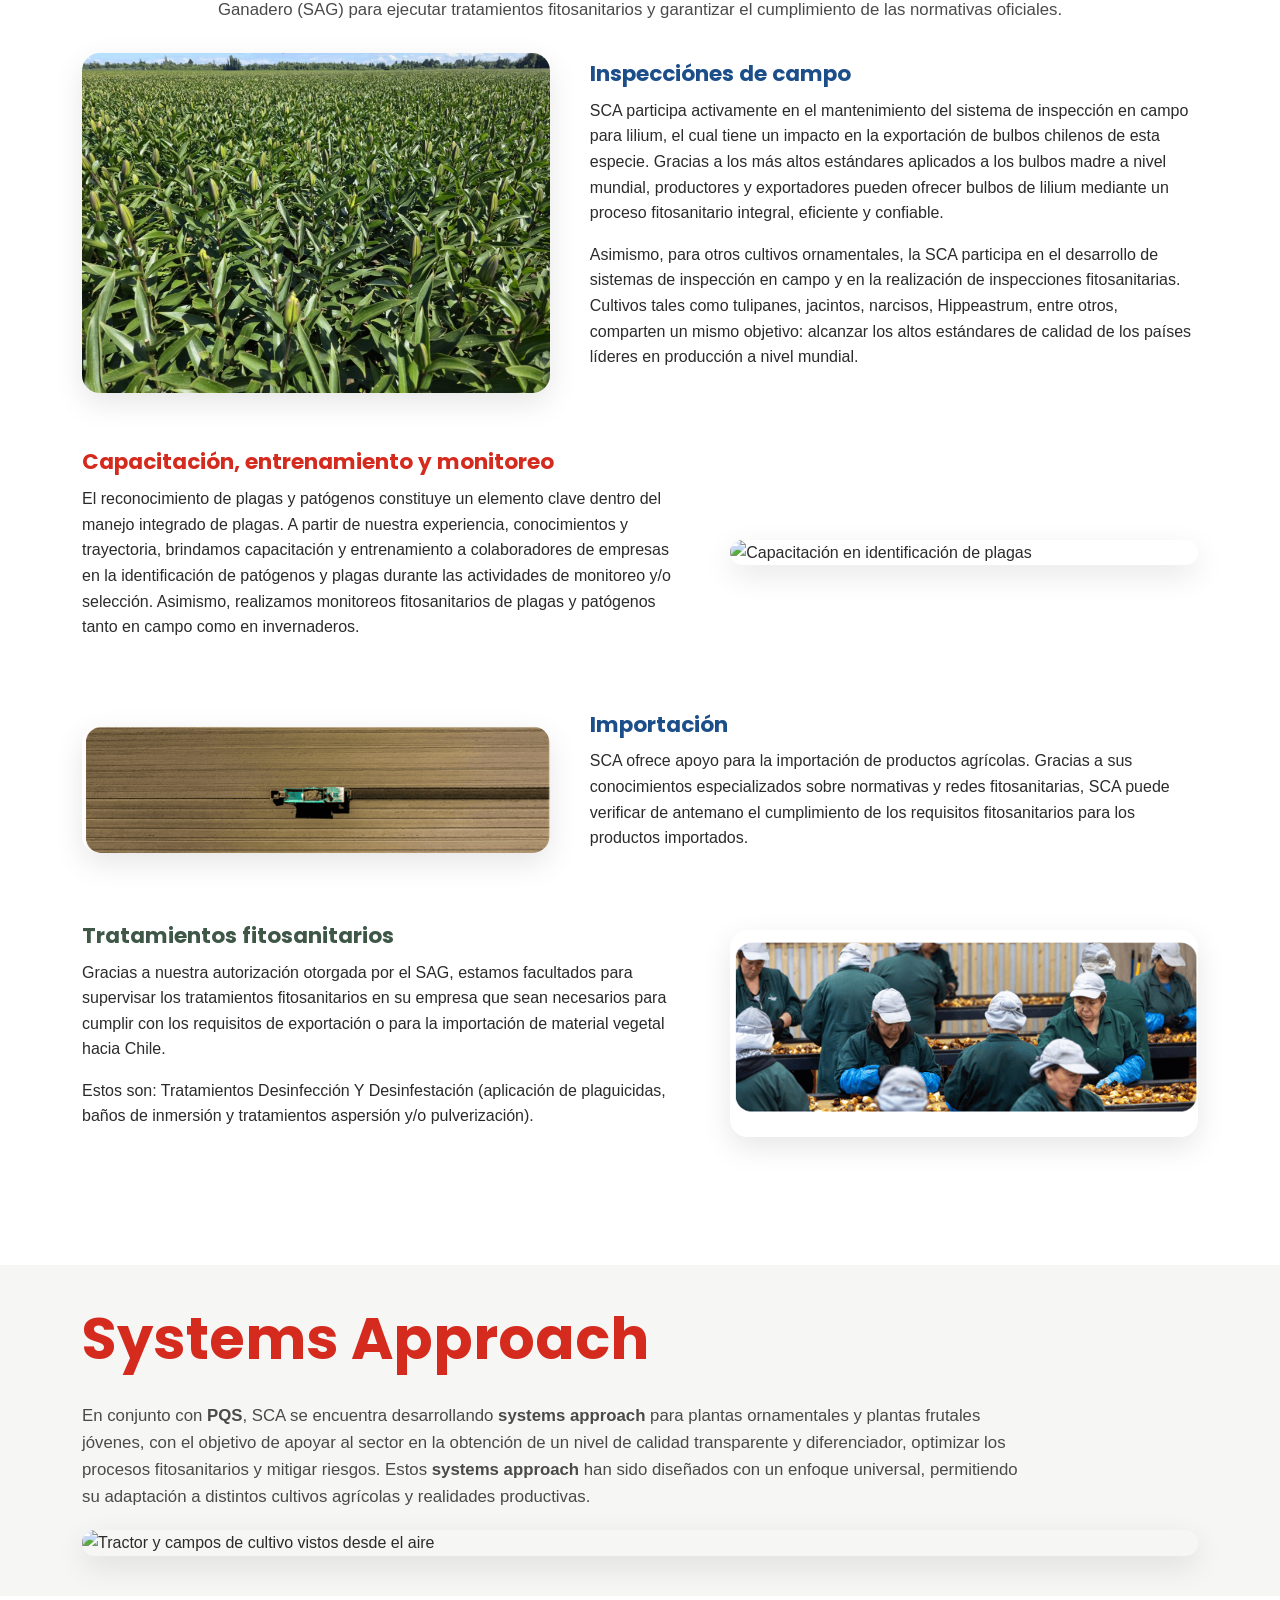
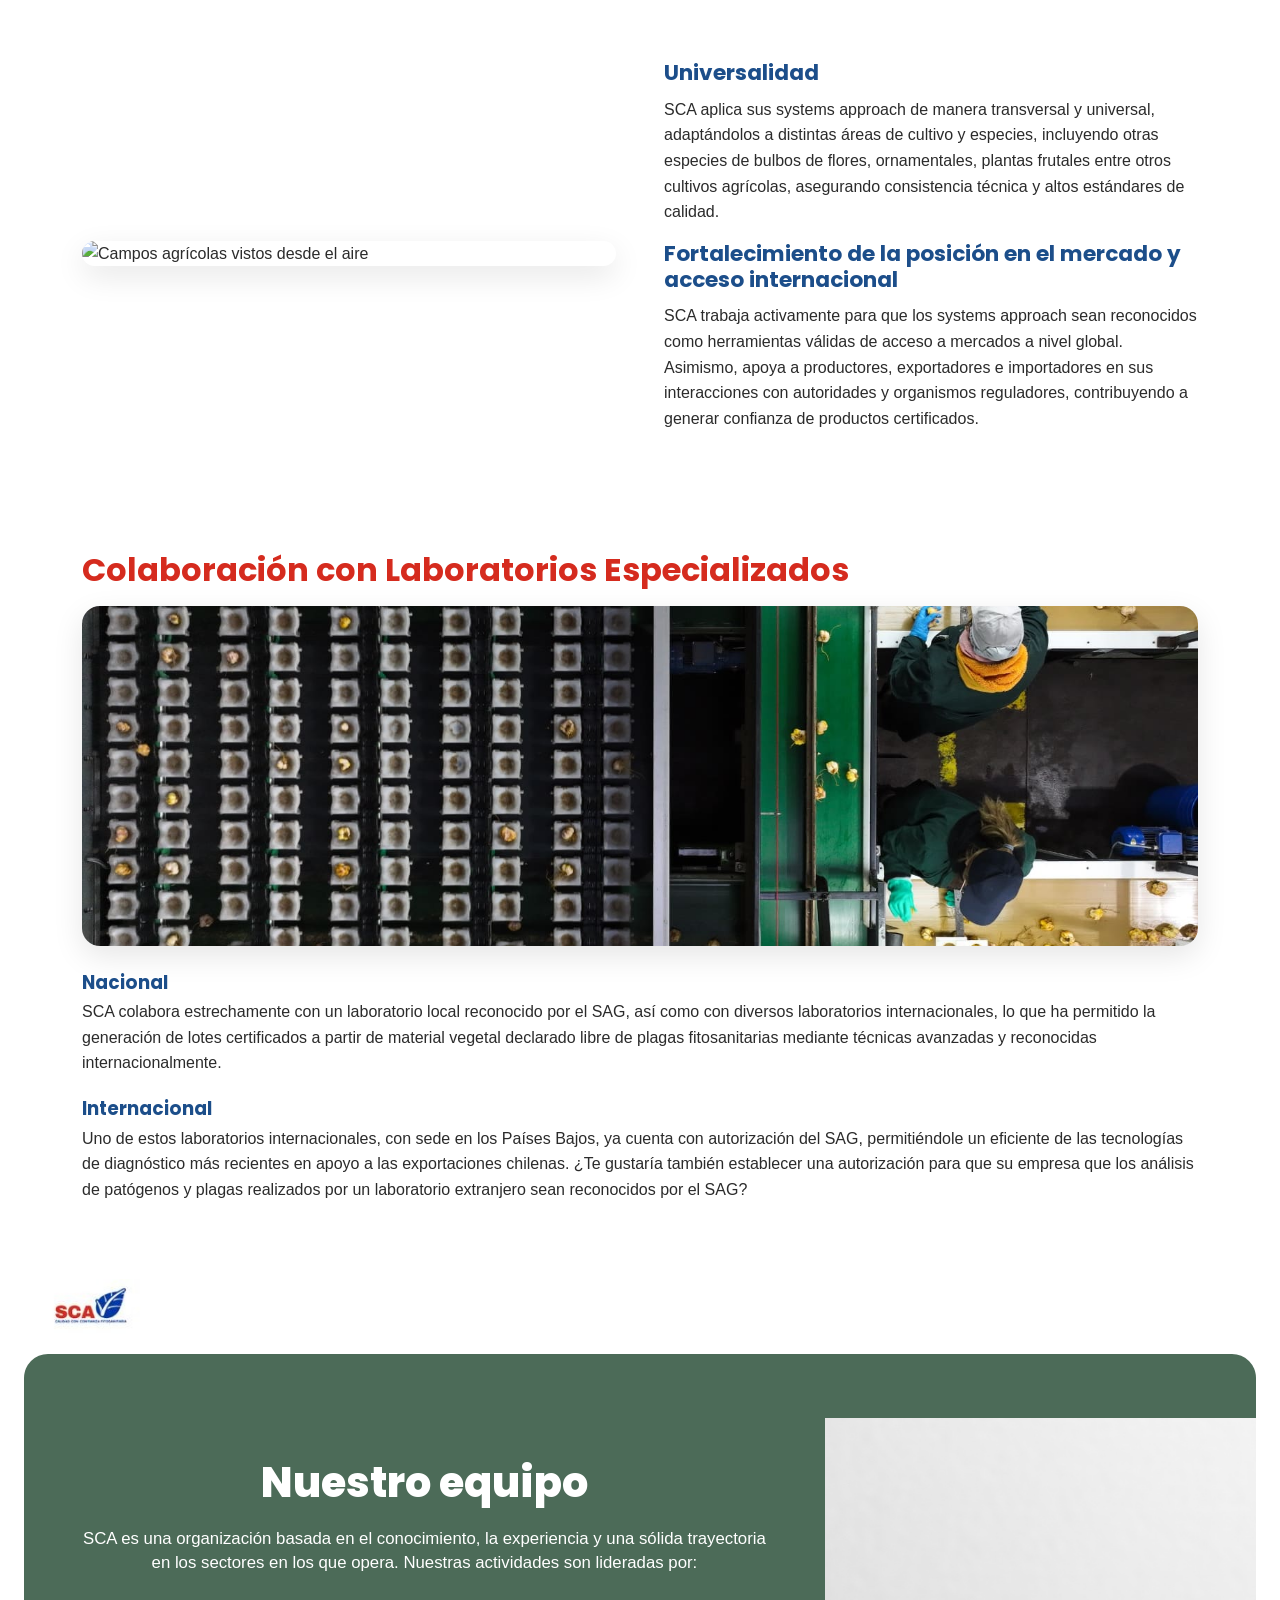
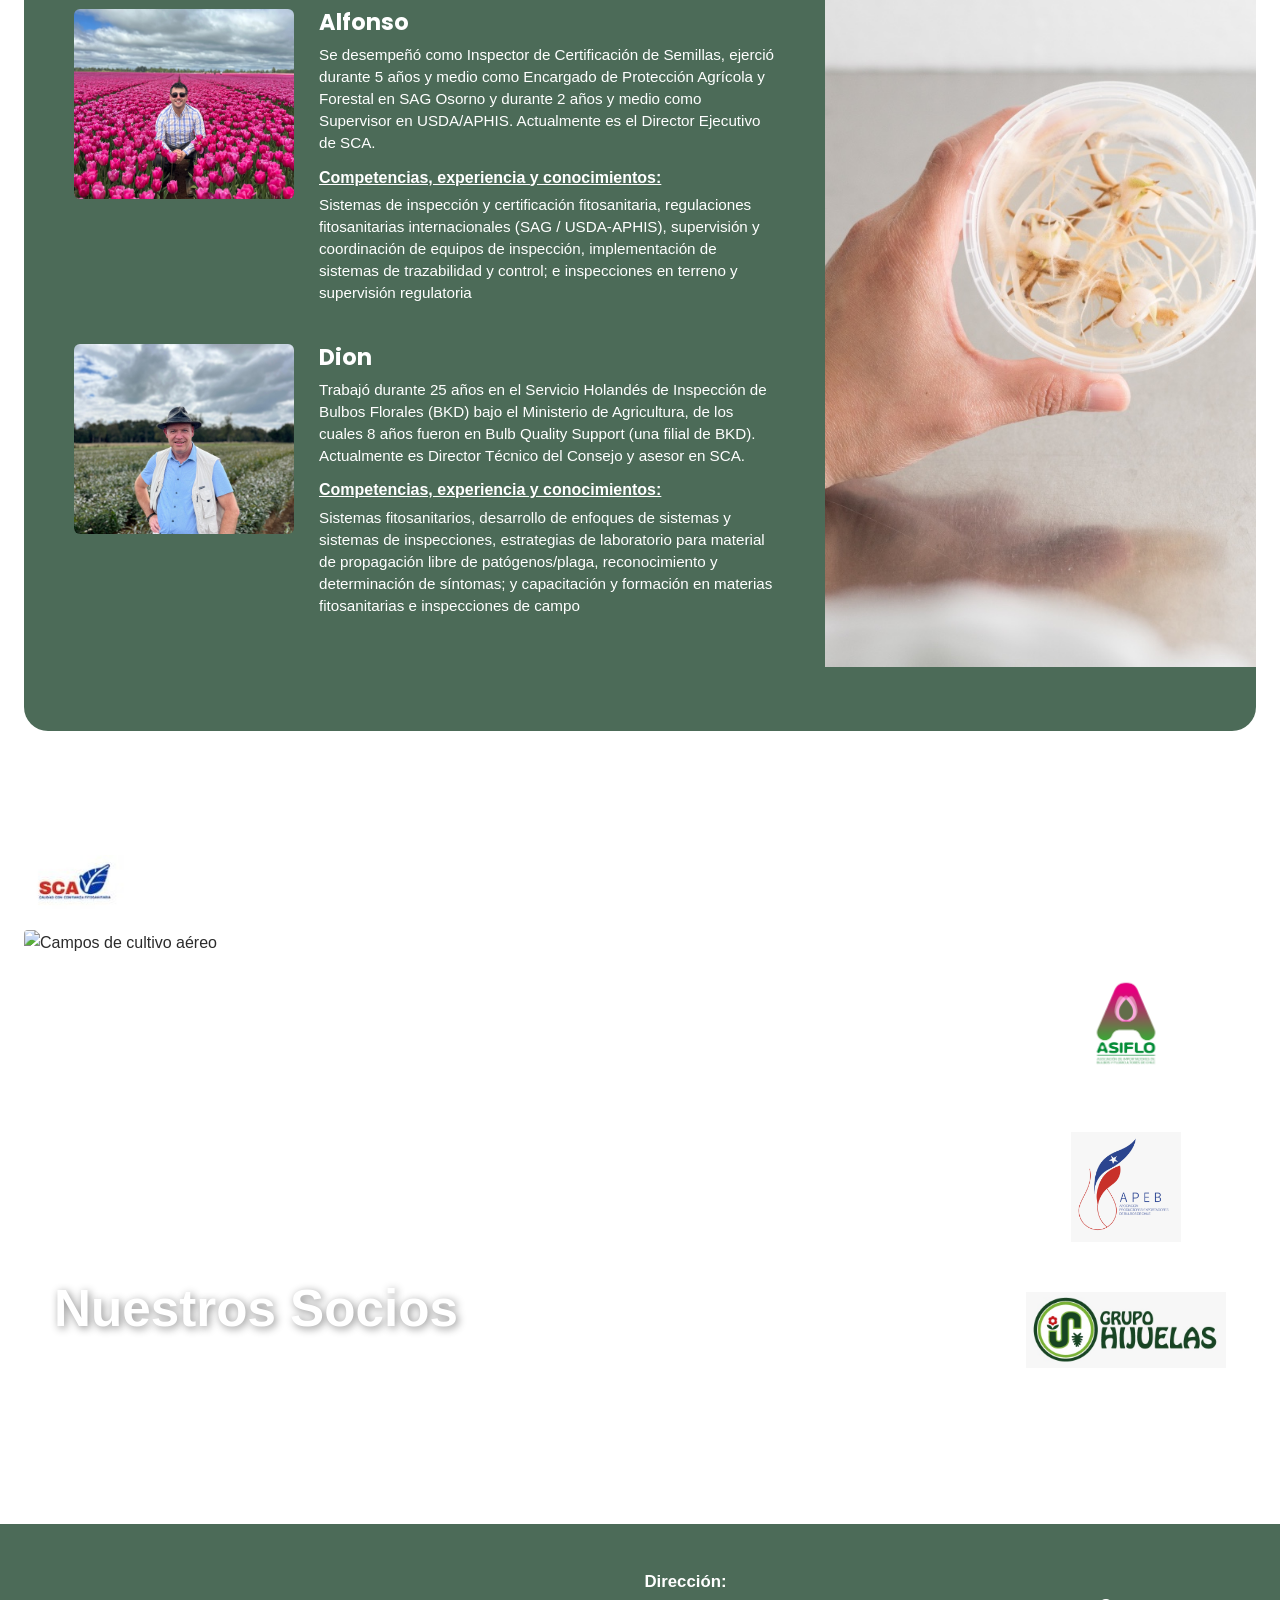
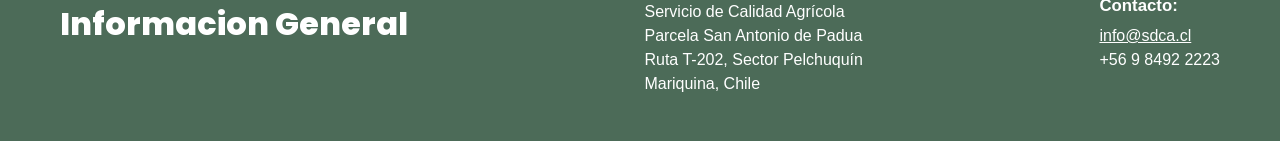
==== commit f9b37c34: "Update index.html" ====
--- a/index.html
+++ b/index.html
@@ -17,7 +17,7 @@
   <nav class="nav-wrap">
     <div class="nav-pill">
       <span class="nav-sep">|</span>
-      <a href="#contacto">Contacto</a>
+      <a href="#footer-info">Contacto</a>
     </div>
   </nav>
 </section>
--- a/css/style.css
+++ b/css/style.css
@@ -102,18 +102,19 @@
 .nav-sep{ color:#bbb; user-select:none; }
 
 /* ---------- Hero (usado en Inicio) ---------- */
-.hero{
-  position:relative;
-  min-height: 520px;
-  background-size: cover;
-  background-position:center;
-  display:flex;
-  flex-direction:column;
-  justify-content:center;
-  align-items:center;
-  text-align:center;
-  color:#fff;
-  padding: 60px 20px;
+.hero {
+  position: relative;
+  height: 380px;               /* 1. Cambiado de min-height de 520px a un height fijo controlado */
+  background-size: cover;      /* 2. Adapta la foto gigante de las flores al espacio sin deformarla */
+  background-position: center; /* 3. Centra el encuadre del fondo */
+  background-repeat: no-repeat;/* 4. Evita que la imagen se duplique en pantallas gigantes */
+  display: flex;
+  flex-direction: column;
+  justify-content: center;
+  align-items: center;
+  text-align: center;
+  color: #fff;
+  padding: 40px 20px;
 }
 .hero::after{
   content:"";
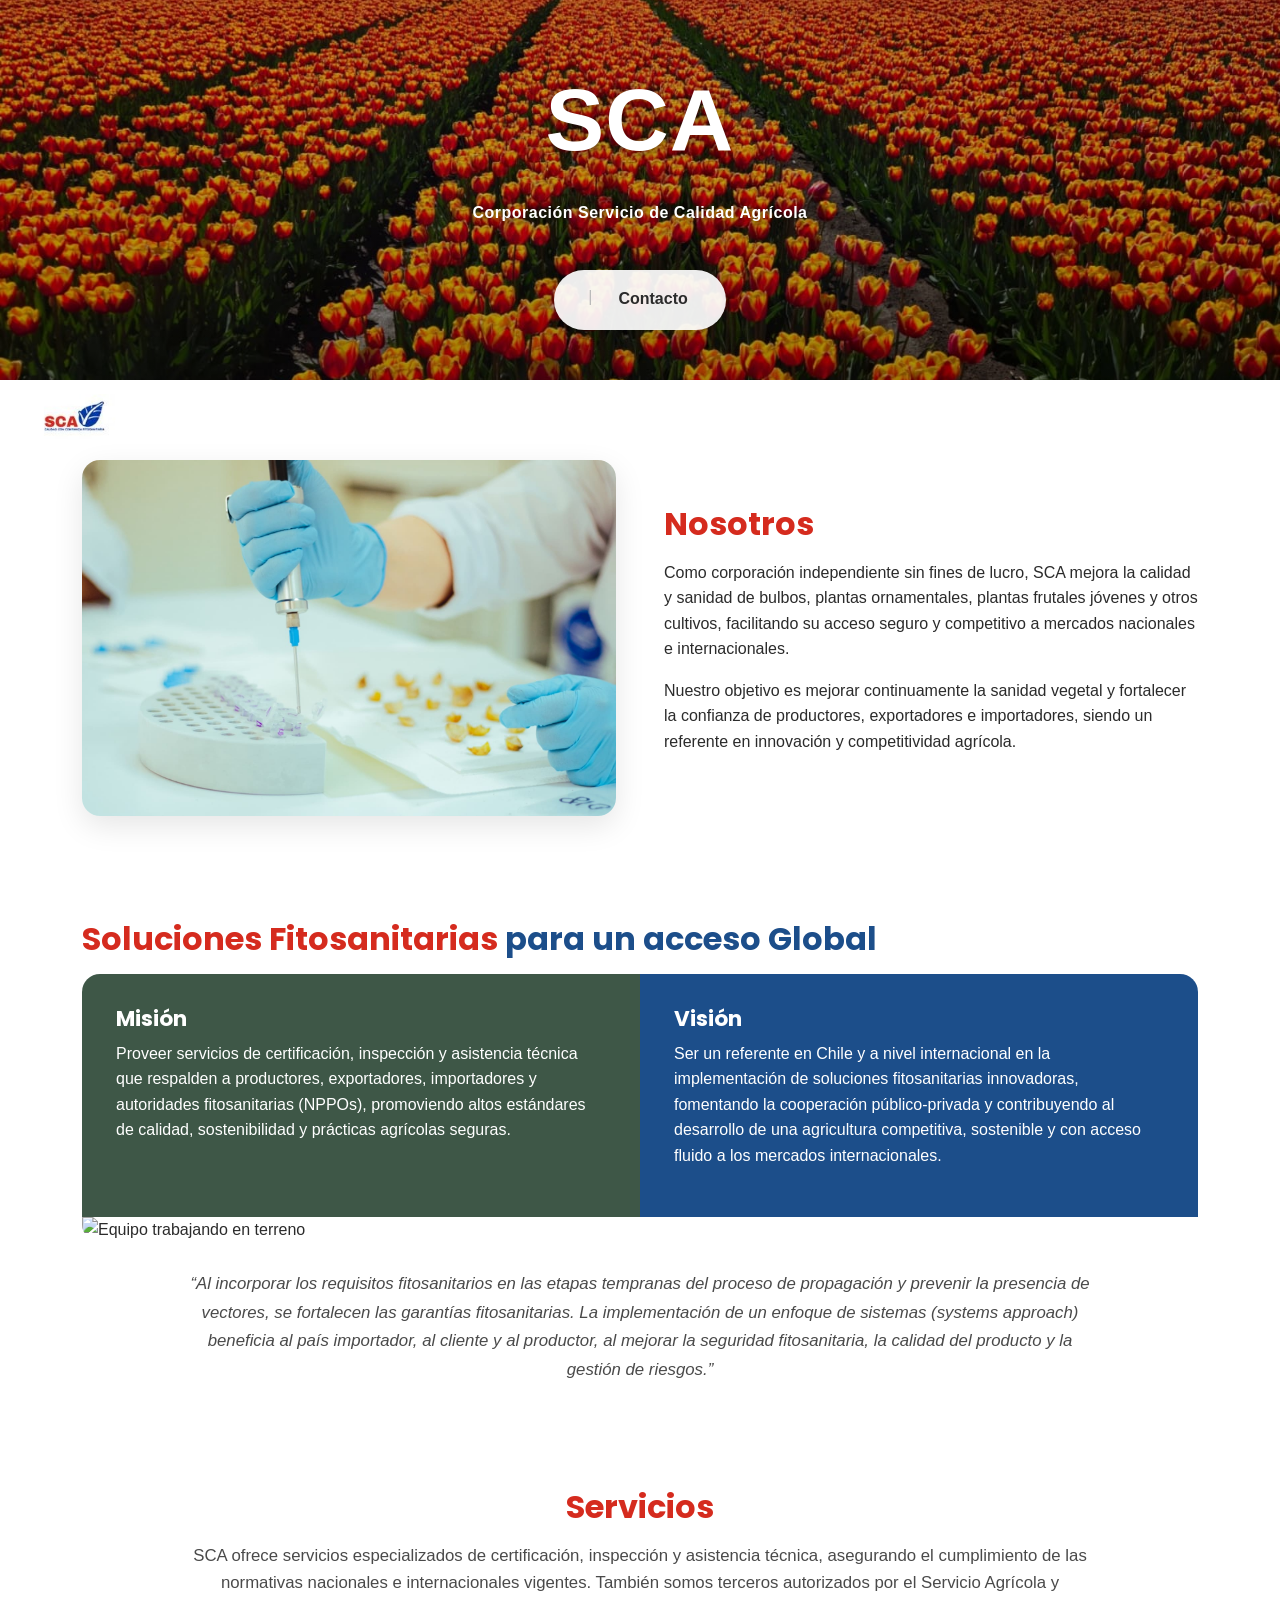
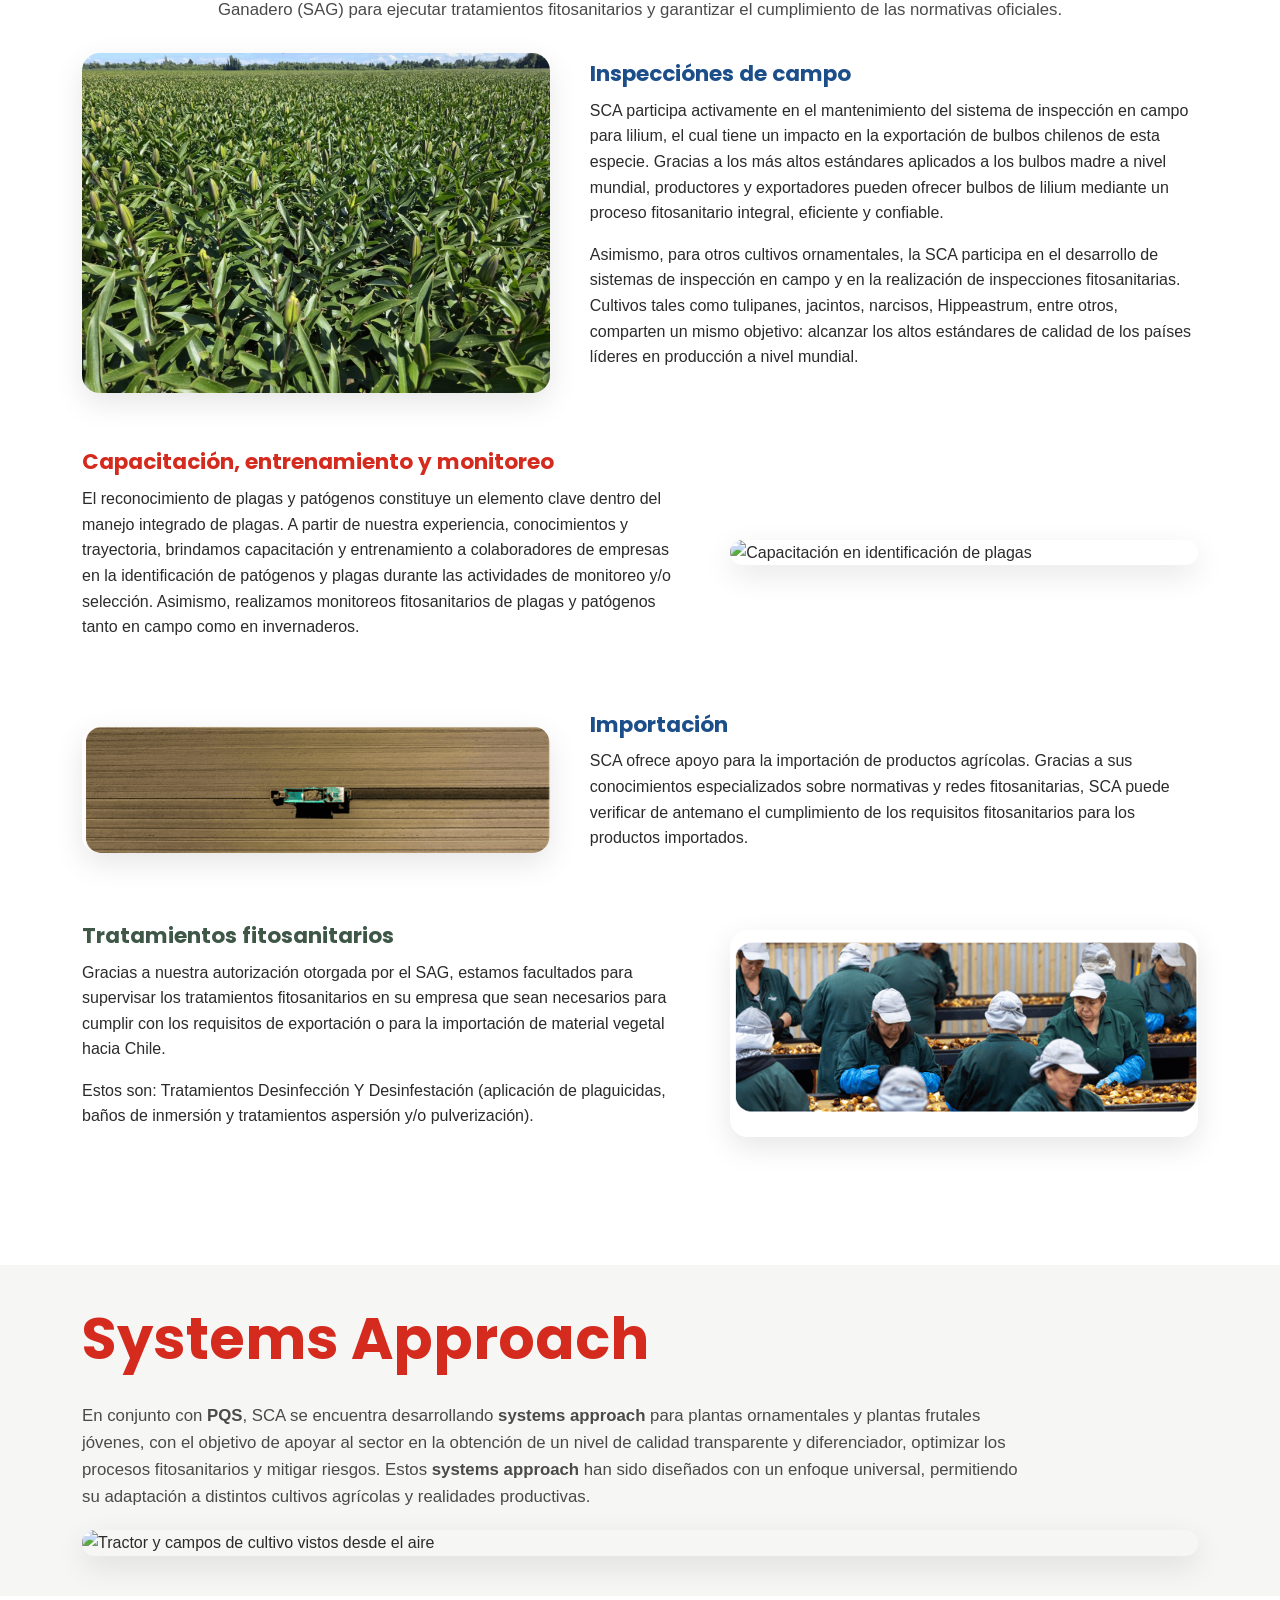
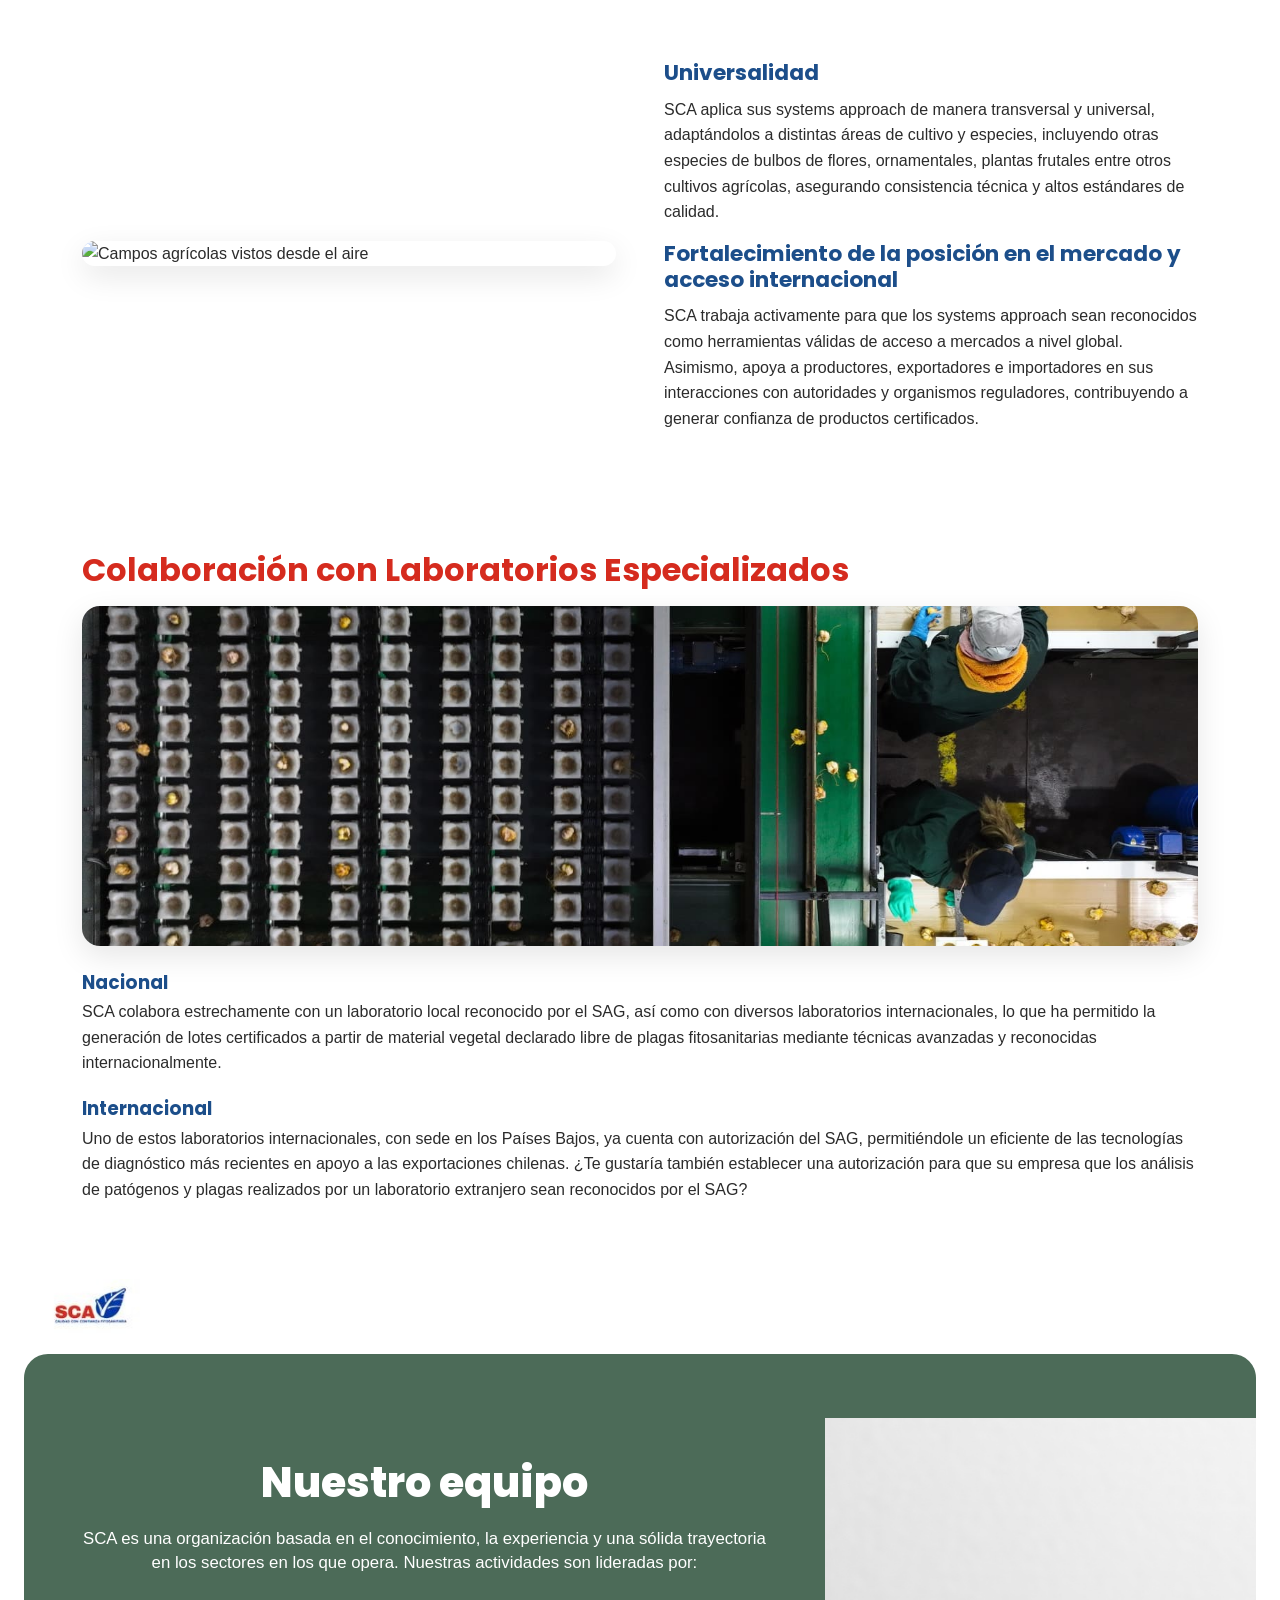
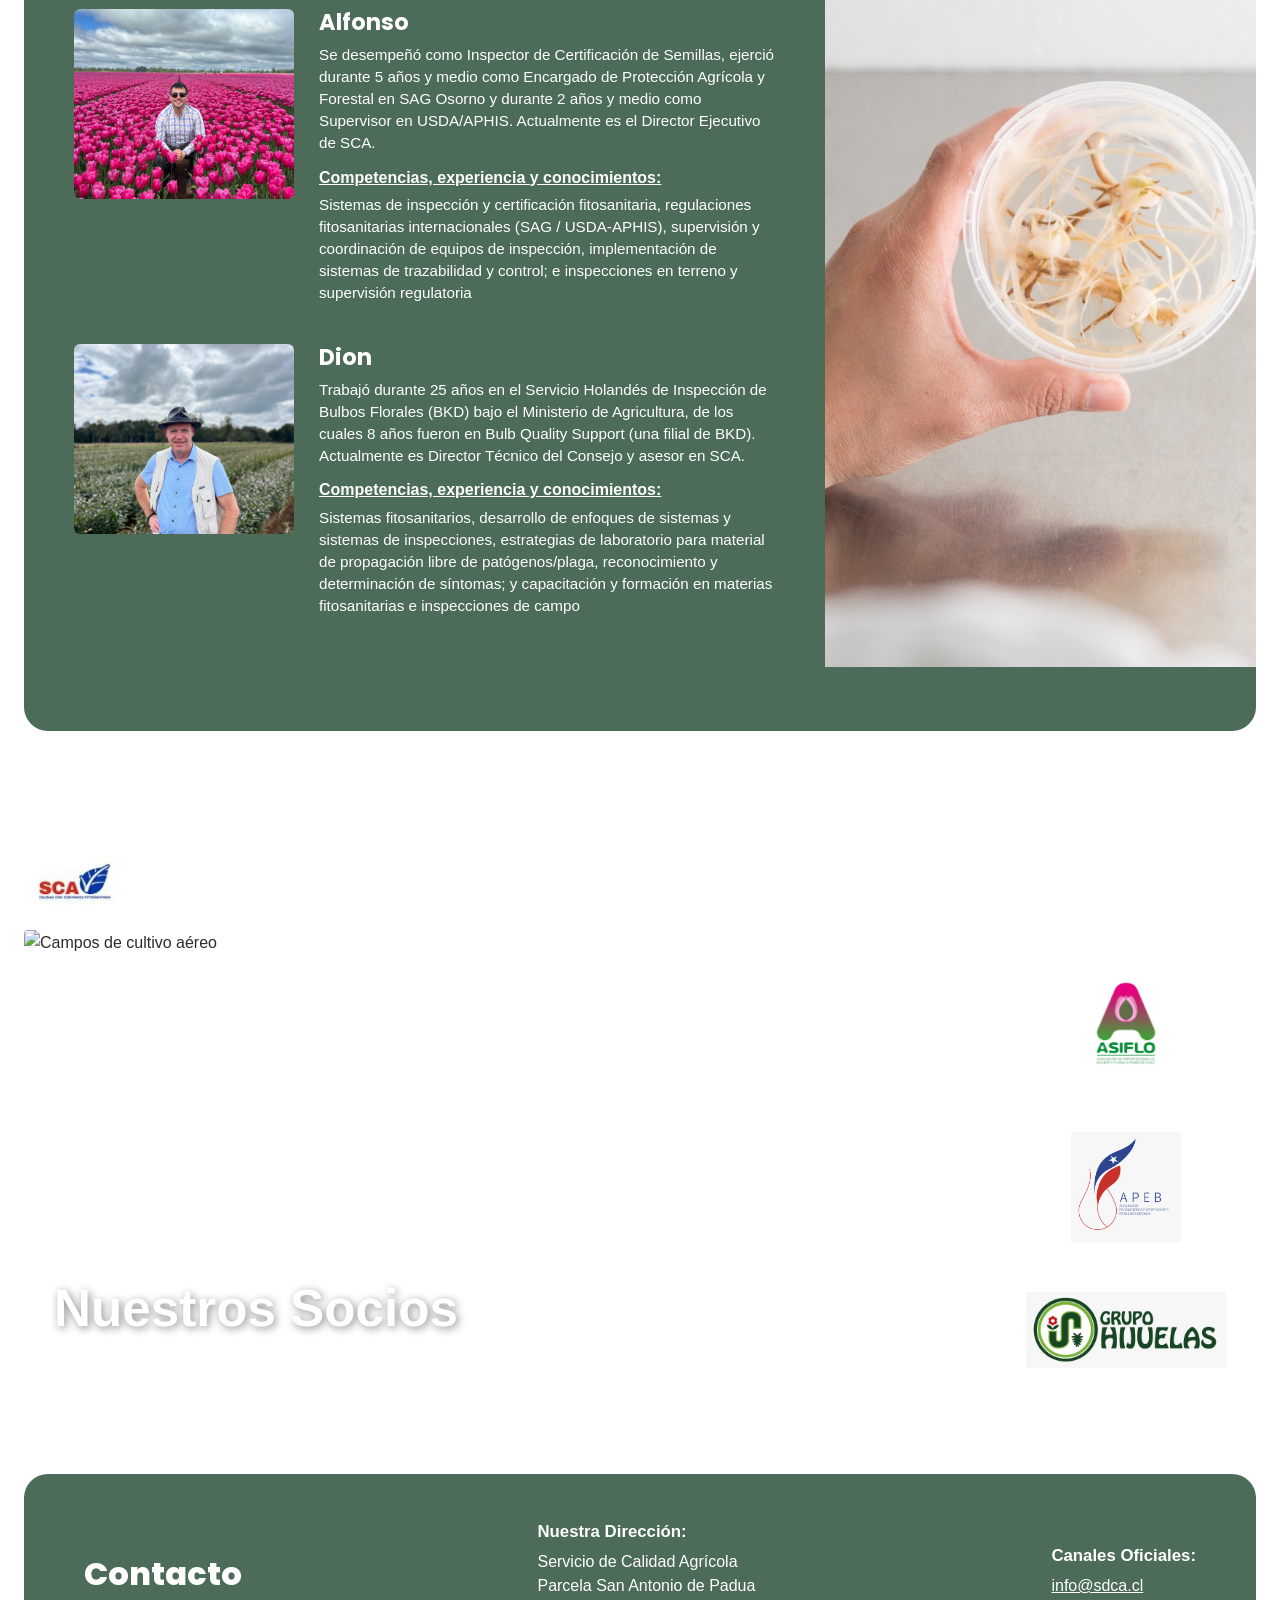
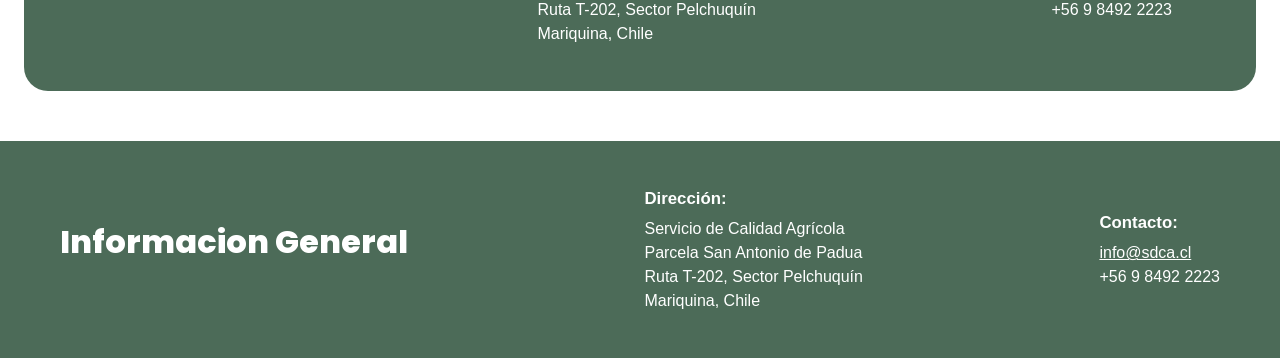
==== commit 7925526c: "Update index.html" ====
--- a/index.html
+++ b/index.html
@@ -469,9 +469,26 @@
       </div>
     </div>
   </section>
-
+<!-- ===================== SECCIÓN DE CONTACTO ===================== -->
+<section class="footer-info" id="contacto" style="border-radius: 24px; margin: 0 24px 40px 24px;">
+  <h2>Contacto</h2>
+
+  <div class="footer-col">
+    <strong>Nuestra Dirección:</strong>
+    Servicio de Calidad Agrícola<br>
+    Parcela San Antonio de Padua<br>
+    Ruta T-202, Sector Pelchuquín<br>
+    Mariquina, Chile
+  </div>
+
+  <div class="footer-col">
+    <strong>Canales Oficiales:</strong>
+    <a href="mailto:info@sdca.cl">info@sdca.cl</a><br>
+    +56 9 8492 2223
+  </div>
+</section>
   <!-- FOOTER INFORMACION GENERAL -->
-  <footer class="footer-info">
+  <footer class="footer-info" id="footer-info">
     <h2>Informacion General</h2>
 
     <div class="footer-col">
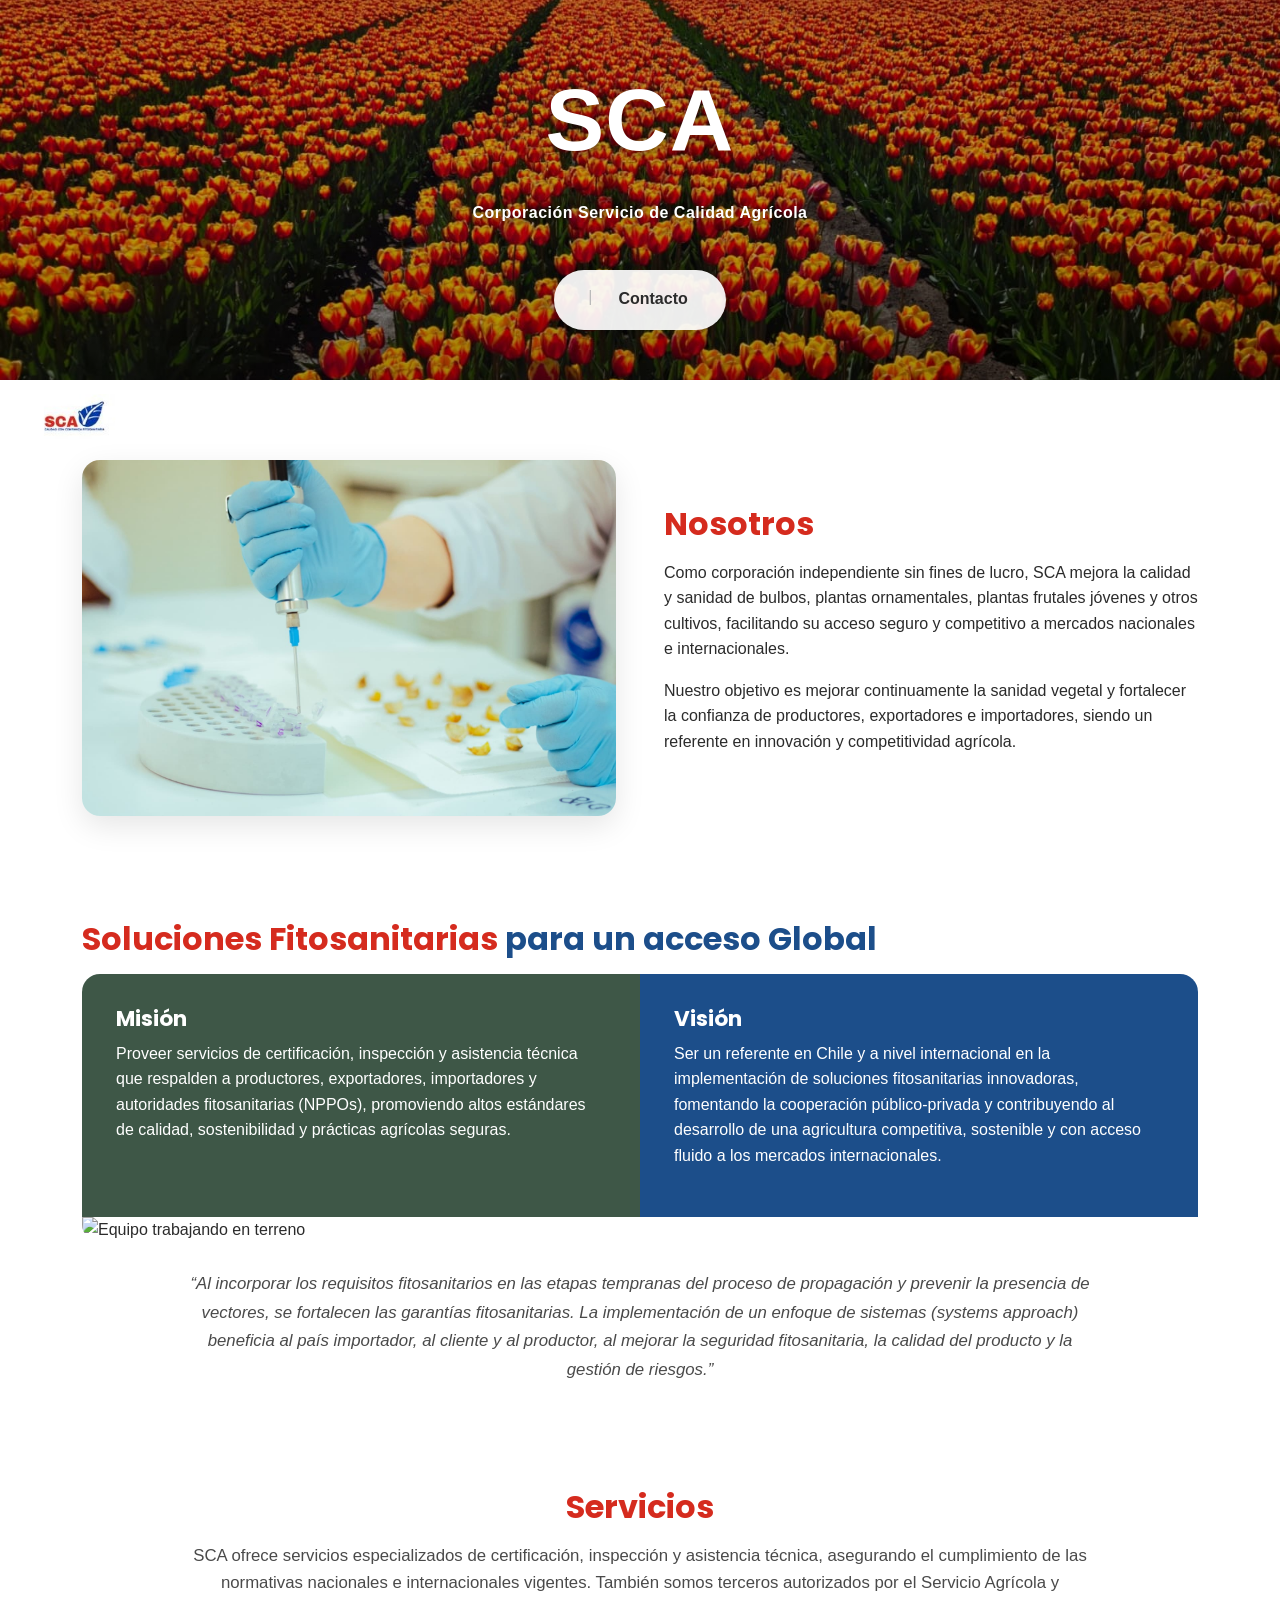
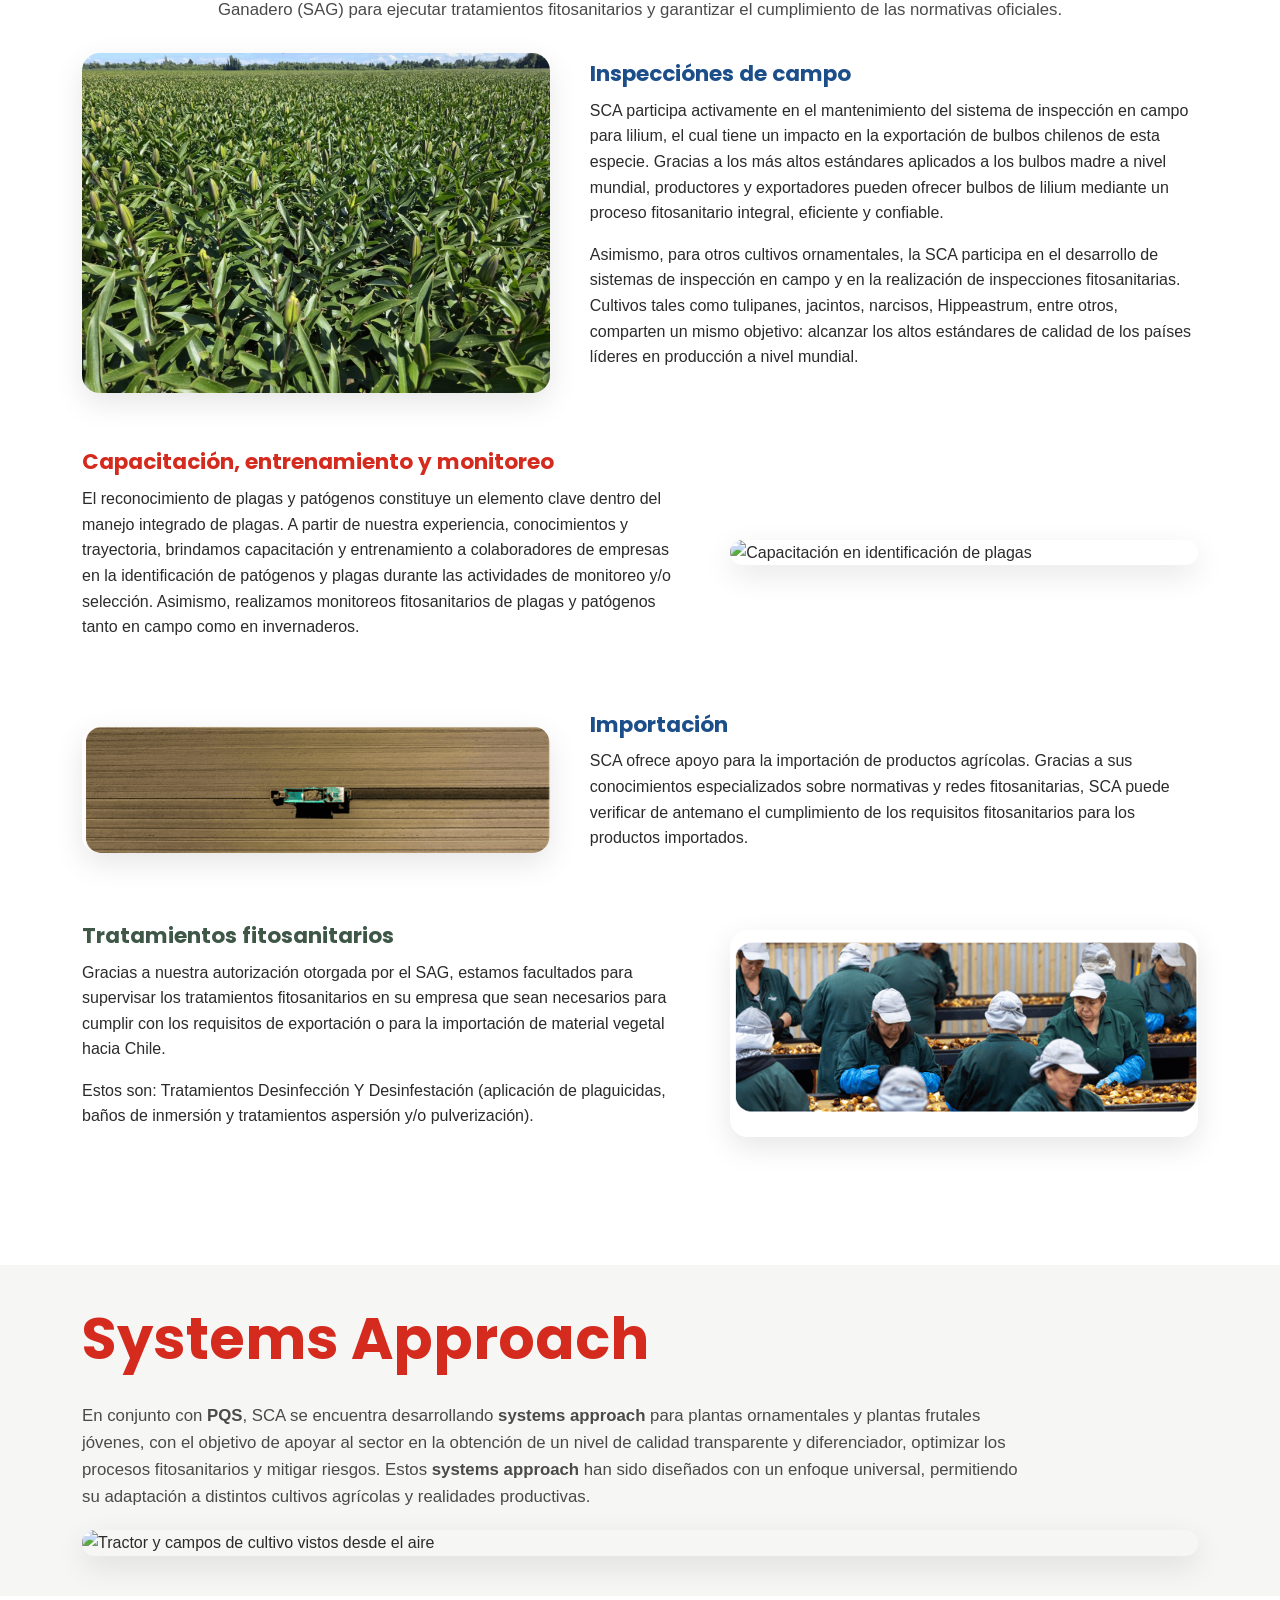
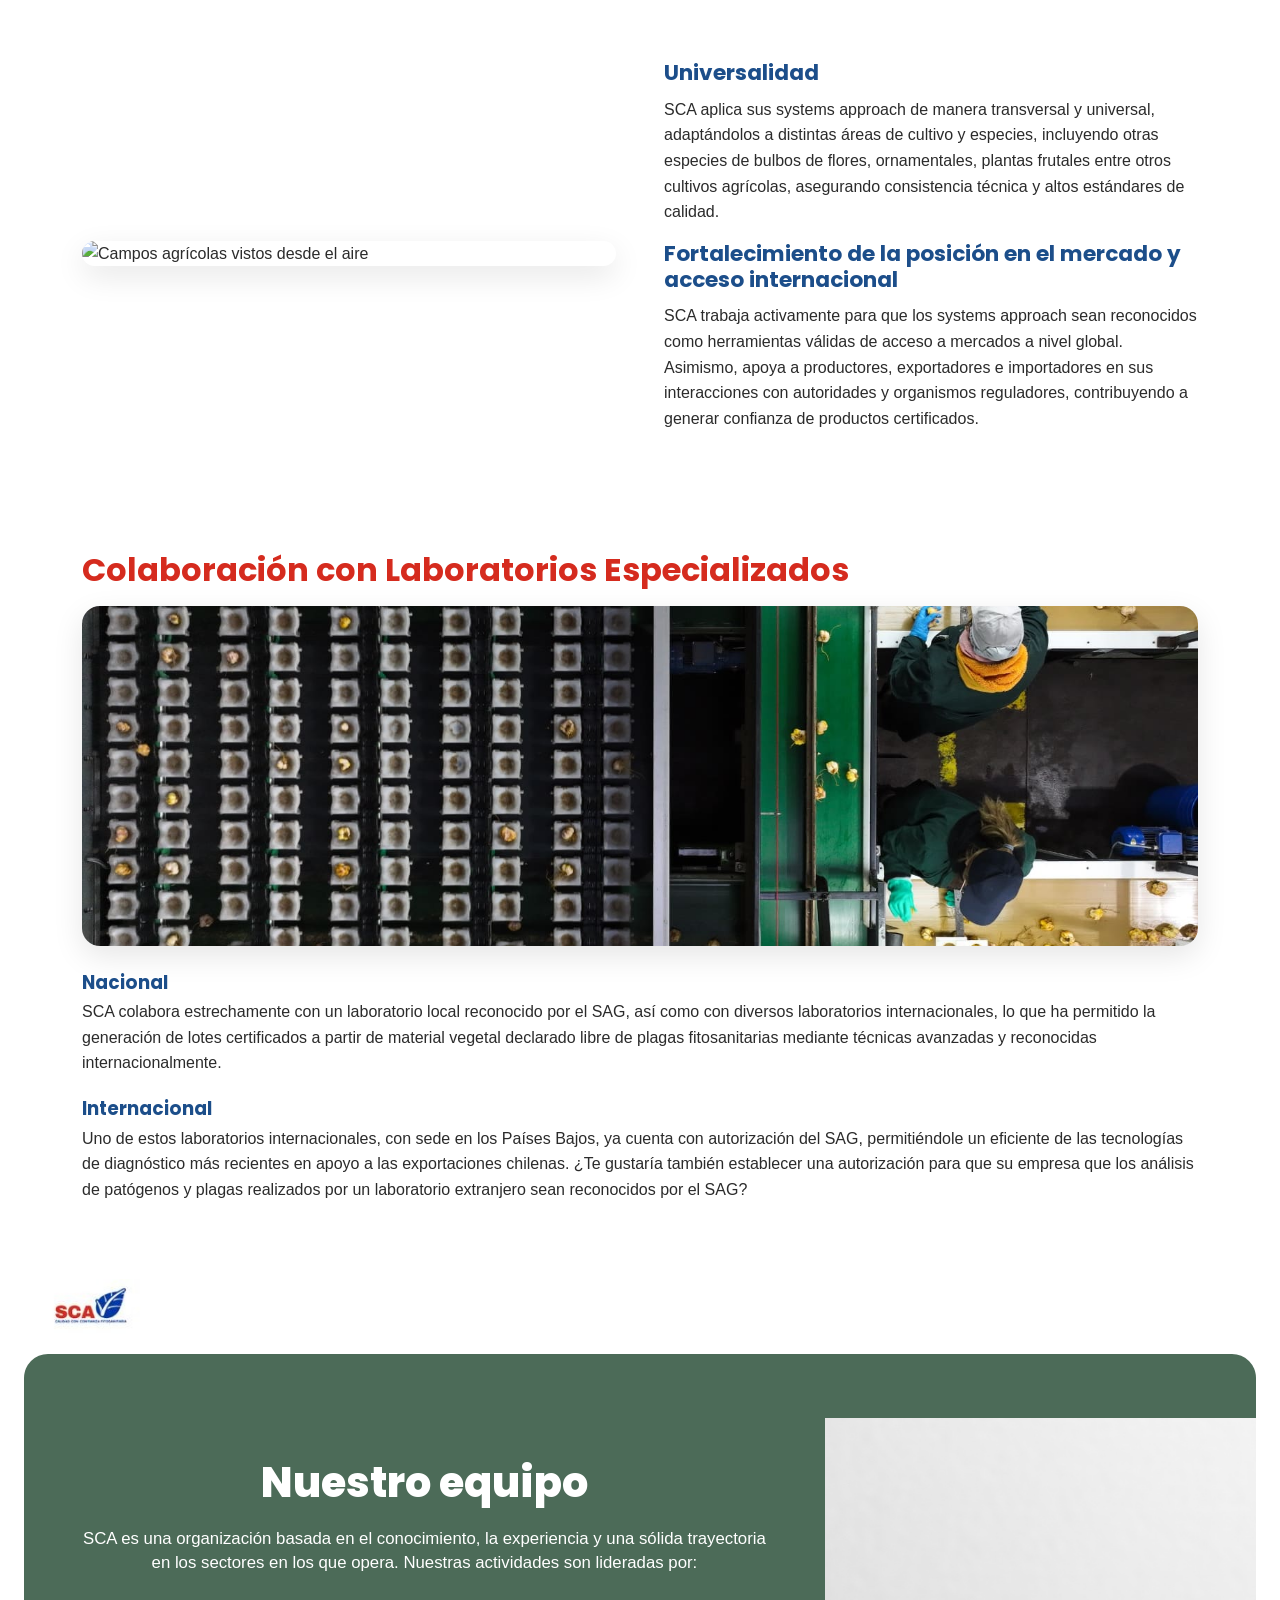
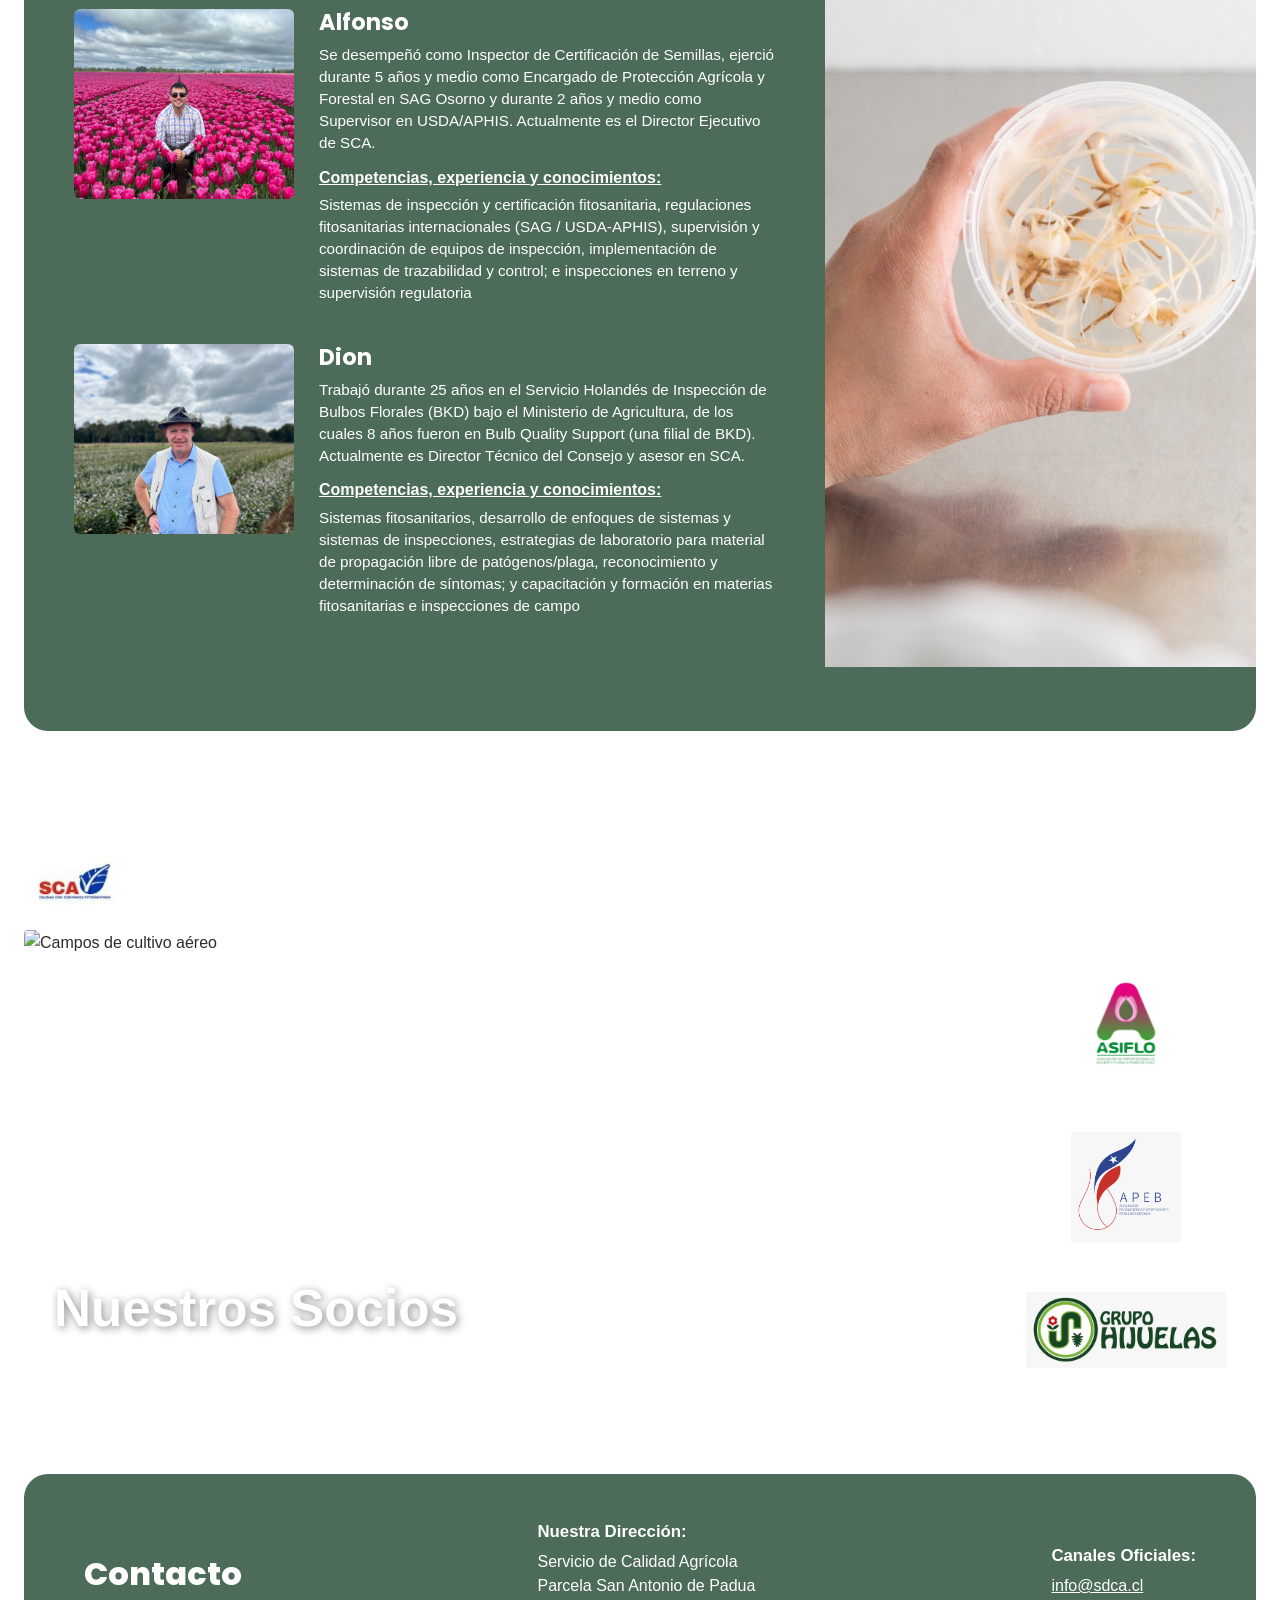
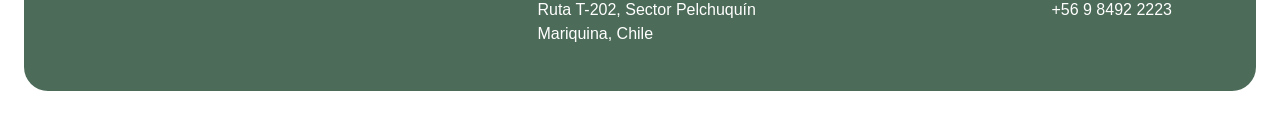
==== commit 20a54b4f: "Update index.html" ====
--- a/index.html
+++ b/index.html
@@ -487,24 +487,7 @@
     +56 9 8492 2223
   </div>
 </section>
-  <!-- FOOTER INFORMACION GENERAL -->
-  <footer class="footer-info" id="footer-info">
-    <h2>Informacion General</h2>
-
-    <div class="footer-col">
-      <strong>Dirección:</strong>
-      Servicio de Calidad Agrícola<br>
-      Parcela San Antonio de Padua<br>
-      Ruta T-202, Sector Pelchuquín<br>
-      Mariquina, Chile
-    </div>
-
-    <div class="footer-col">
-      <strong>Contacto:</strong>
-      <a href="mailto:info@sdca.cl">info@sdca.cl</a><br>
-      +56 9 8492 2223
-    </div>
-  </footer>
+ 
 
 </div>
 
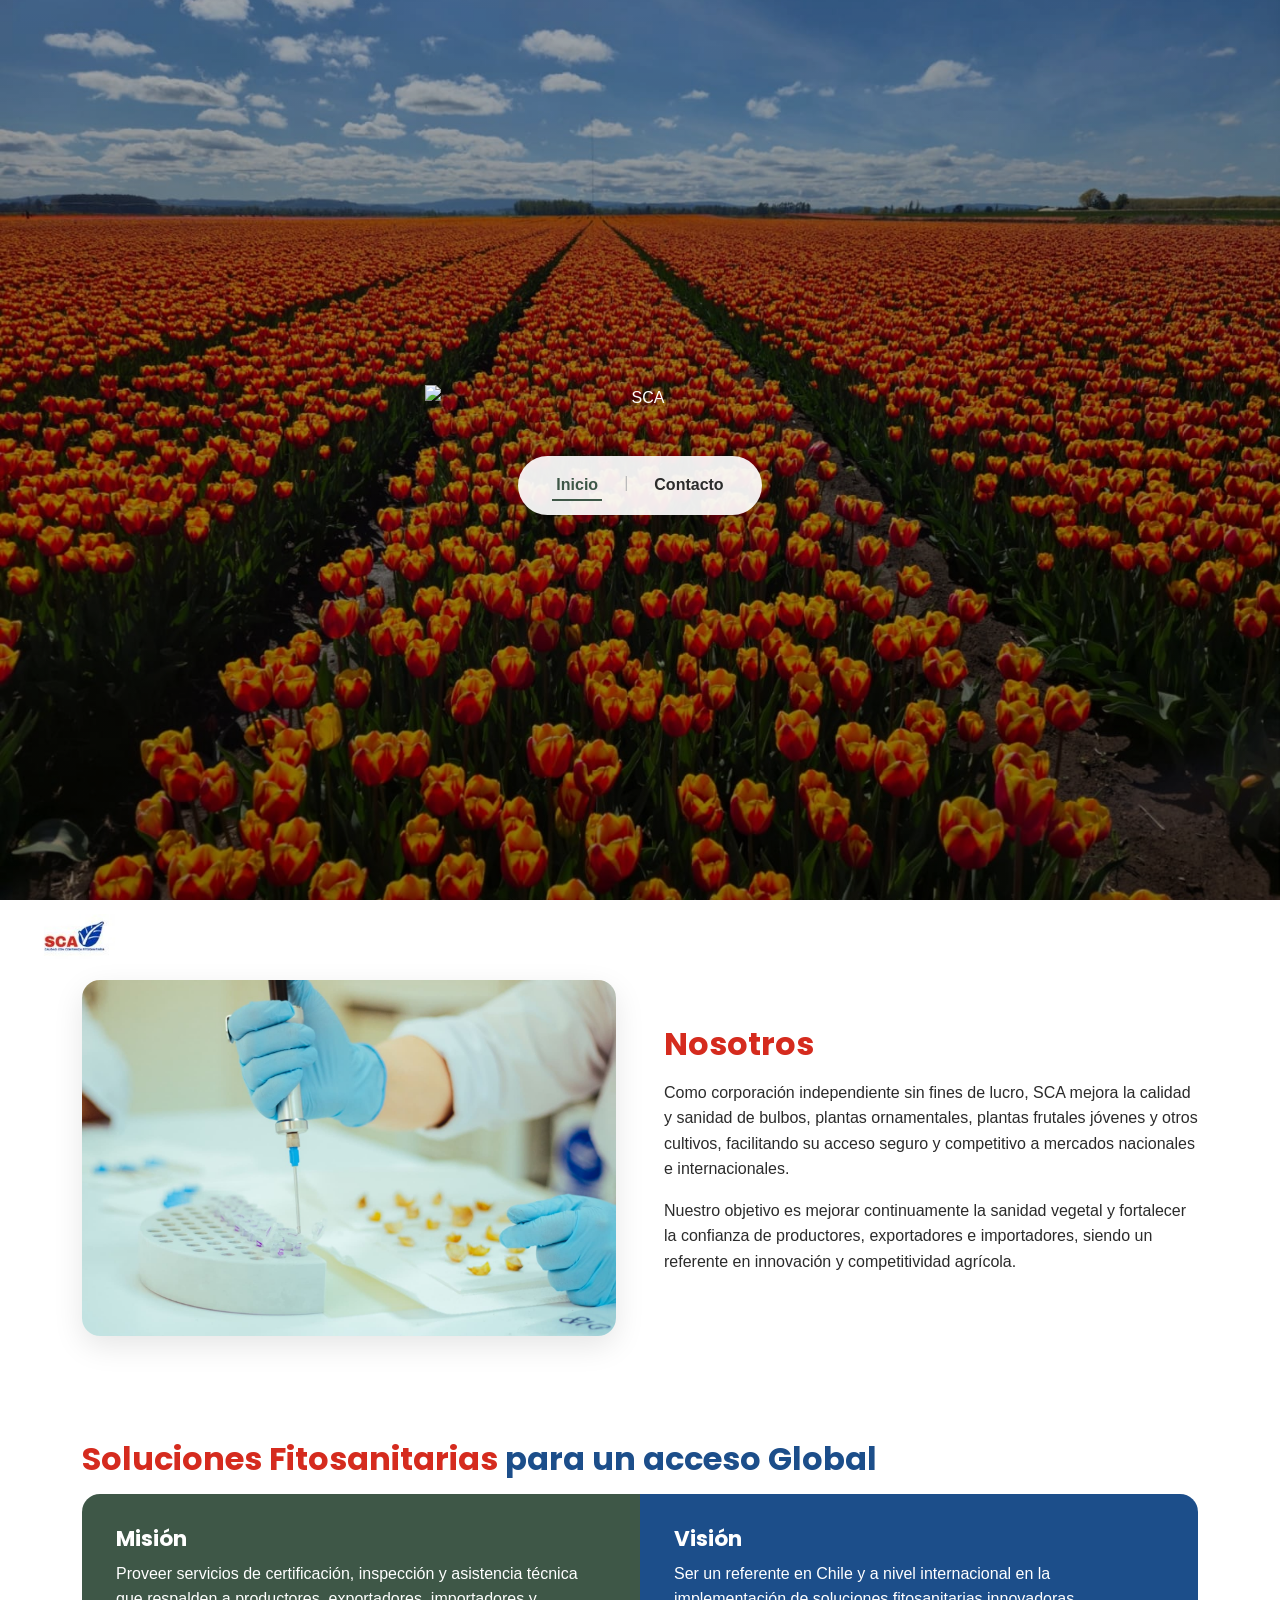
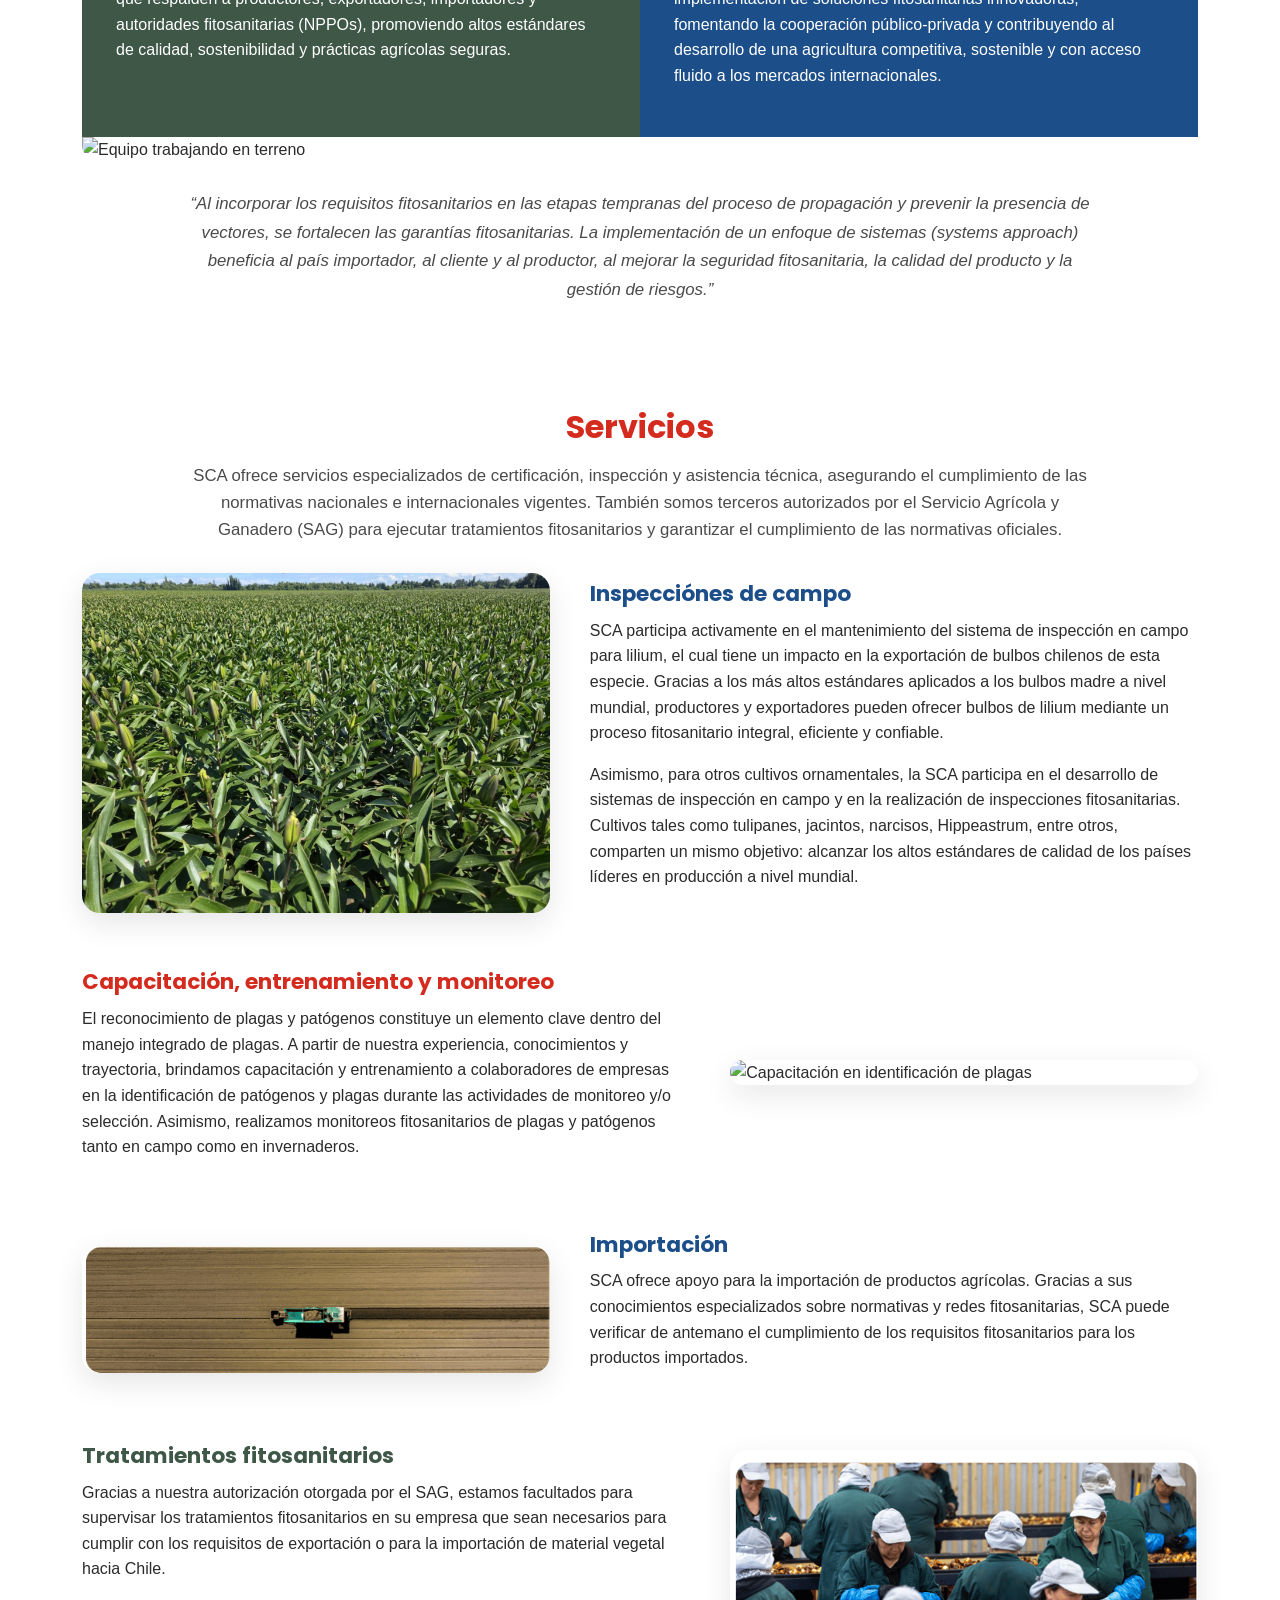
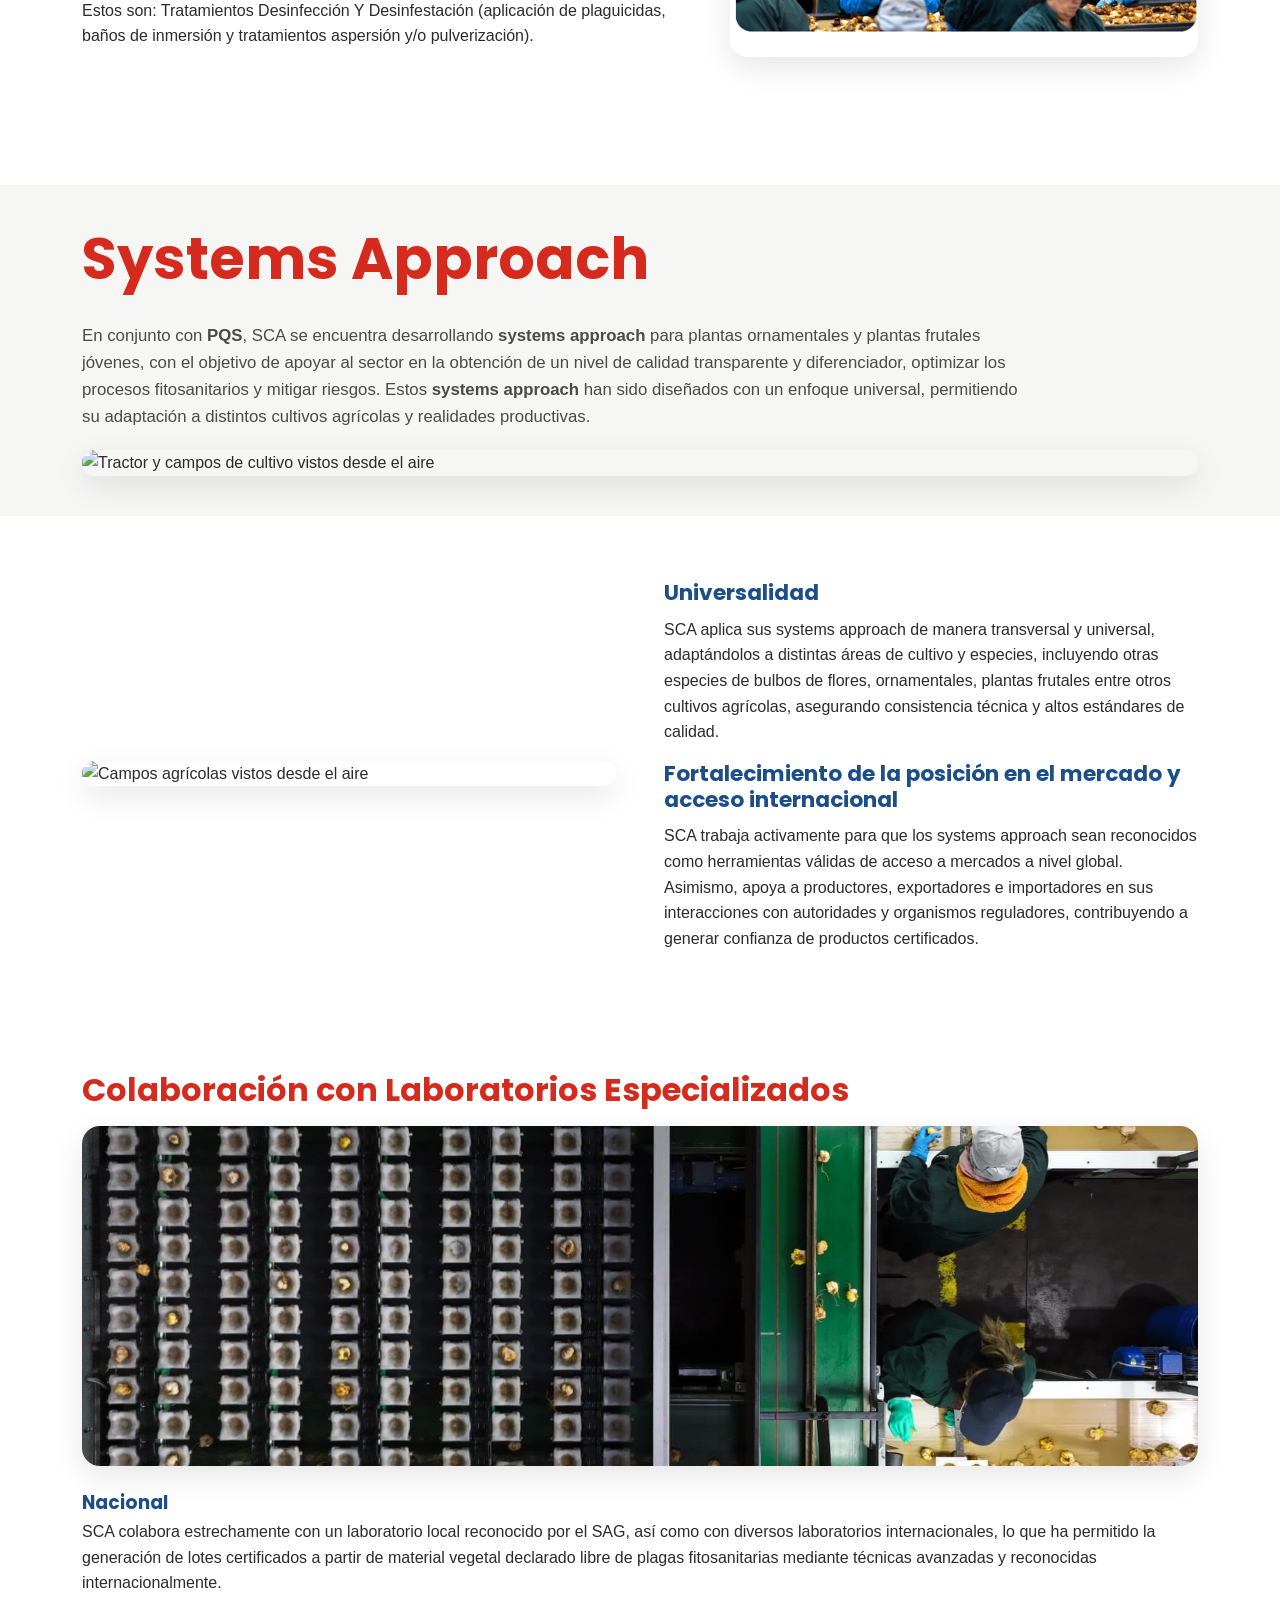
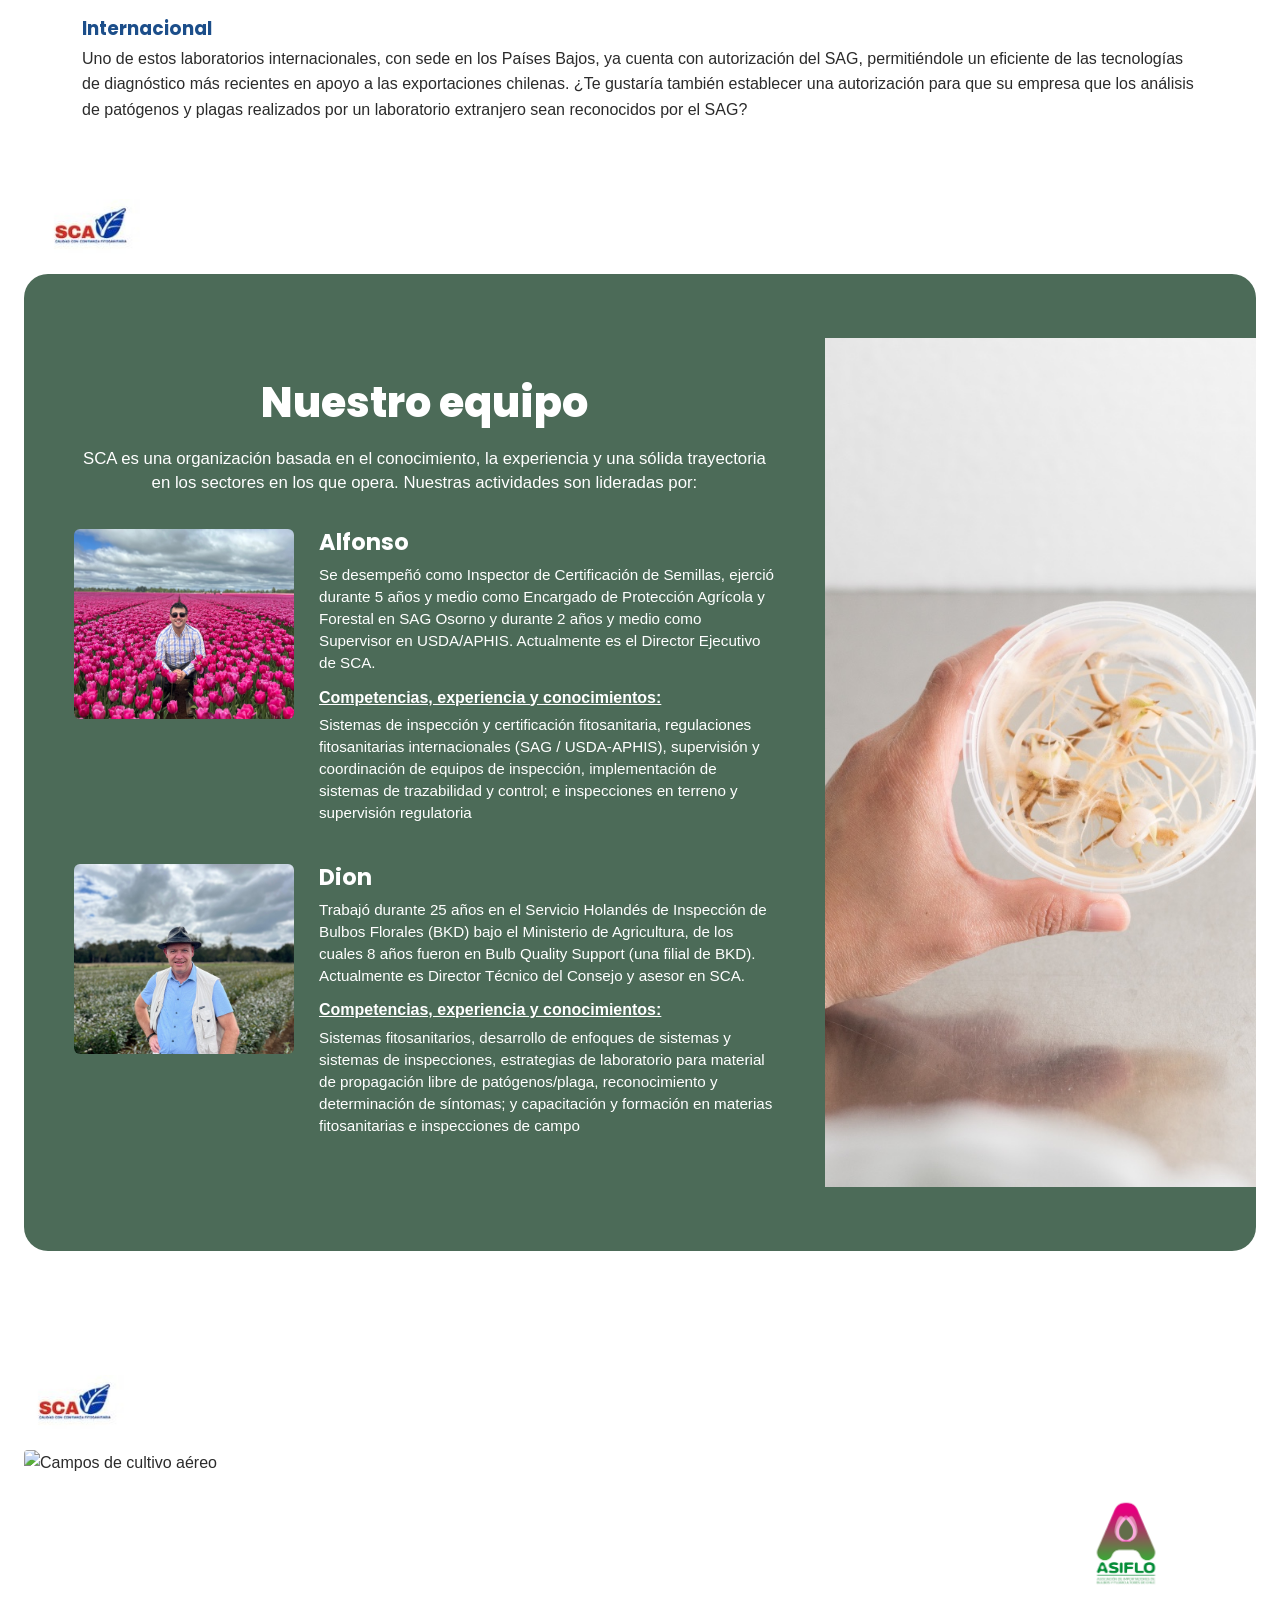
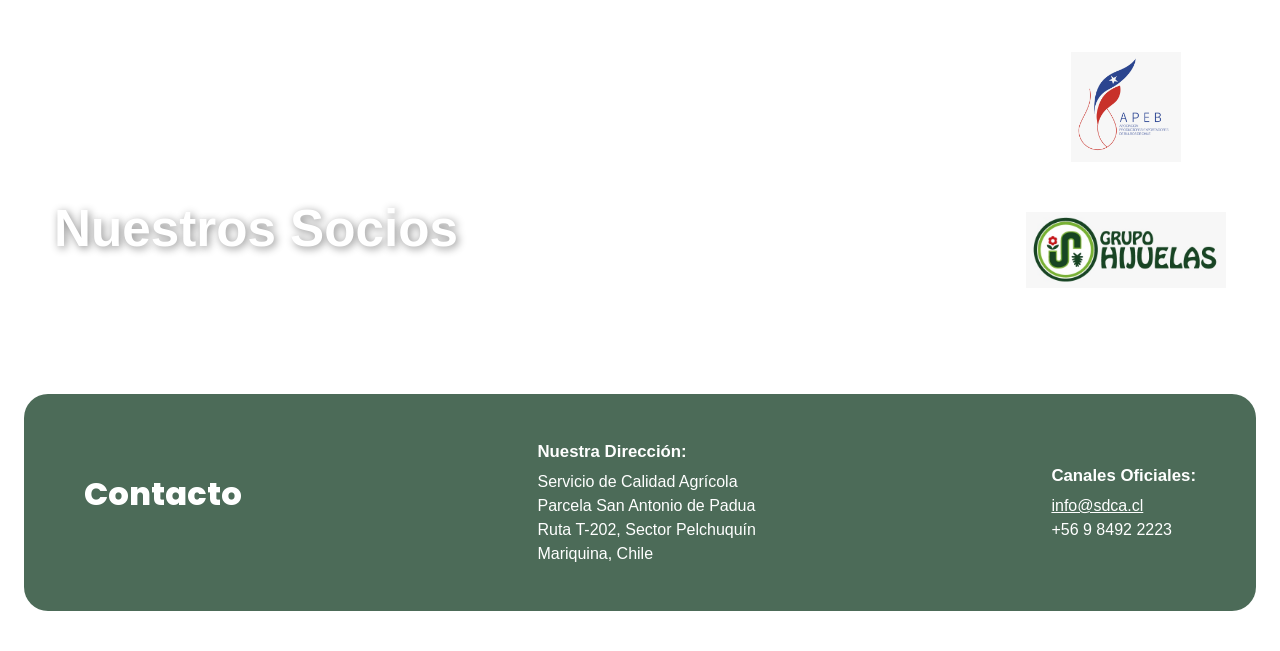
==== commit af731b7b: "Update index.html" ====
--- a/index.html
+++ b/index.html
@@ -12,16 +12,20 @@
 <body>
 
 <section class="hero" style="background-image:url('images/1_flores.jpeg');">
-  <div class="brand">SCA</div>
-  <div class="brand-sub">Corporación Servicio de Calidad Agrícola</div>
-  <nav class="nav-wrap">
-    <div class="nav-pill">
-      <span class="nav-sep">|</span>
-      <a href="#footer-info">Contacto</a>
-    </div>
-  </nav>
-</section>
-
+
+    <div class="hero-logo">
+        <img src="images/fulllogo_transparent.png" alt="SCA">
+    </div>
+
+    <nav class="nav-wrap">
+        <div class="nav-pill">
+            <a href="#inicio" class="active">Inicio</a>
+            <span class="nav-sep">|</span>
+            <a href="#contacto">Contacto</a>
+        </div>
+    </nav>
+
+</section>
 <header class="site-header" id="inicio">
   <a href="#inicio" class="logo-link"><img src="images/logo_crop.jpg" alt="SCA - Calidad con confianza fitosanitaria"></a>
 </header>
@@ -145,6 +149,45 @@
 
 
 <style>
+
+ .hero{
+    position: relative;
+    height: 100vh;
+    background-size: cover;
+    background-position: center;
+    background-repeat: no-repeat;
+
+    display:flex;
+    flex-direction:column;
+    justify-content:center;
+    align-items:center;
+}
+
+/* Oscurece un poco la foto para que el logo destaque */
+.hero::before{
+    content:"";
+    position:absolute;
+    inset:0;
+    background:rgba(0,0,0,.18);
+}
+
+.hero-logo{
+    position:relative;
+    z-index:2;
+    margin-bottom:35px;
+}
+
+.hero-logo img{
+    width:430px;
+    max-width:80vw;
+    height:auto;
+    display:block;
+}
+
+.nav-wrap{
+    position:relative;
+    z-index:2;
+}
   :root {
     --verde-sca: #4c6b58;
     --verde-oscuro: #3e5747;
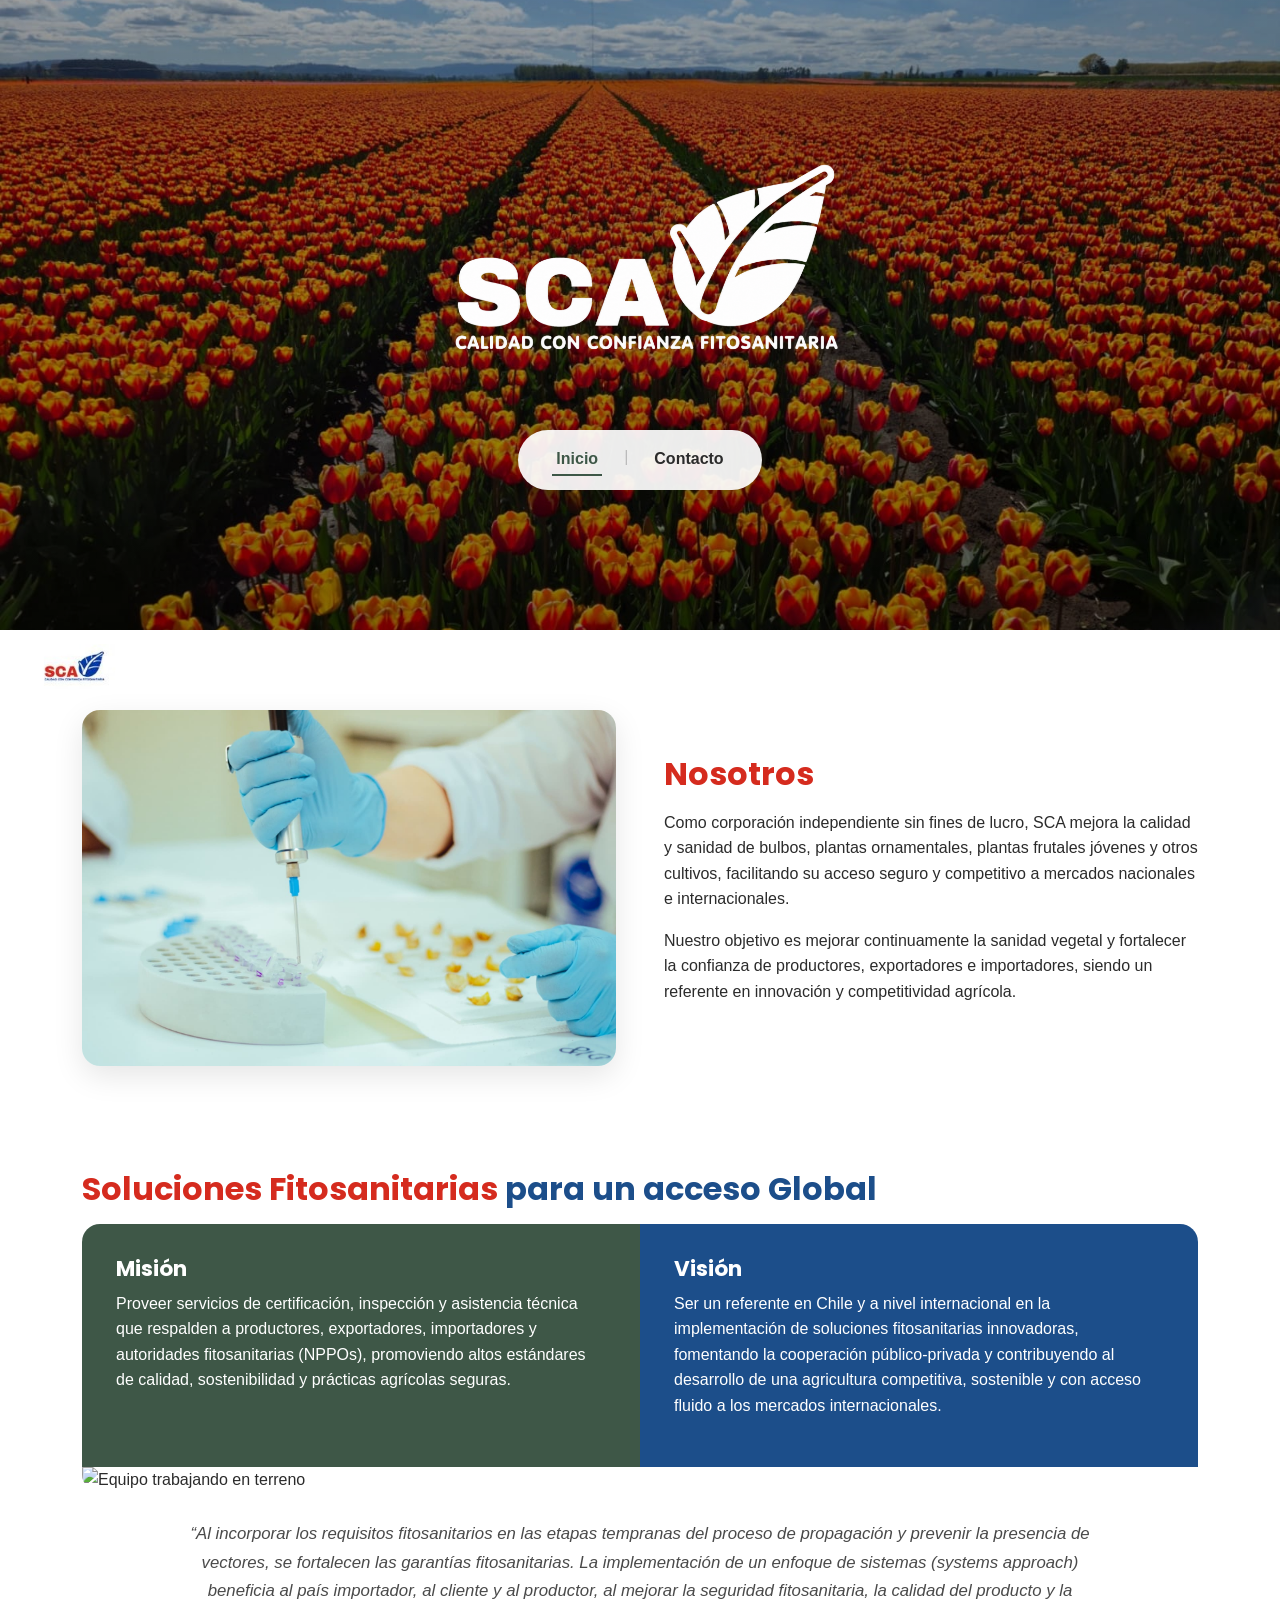
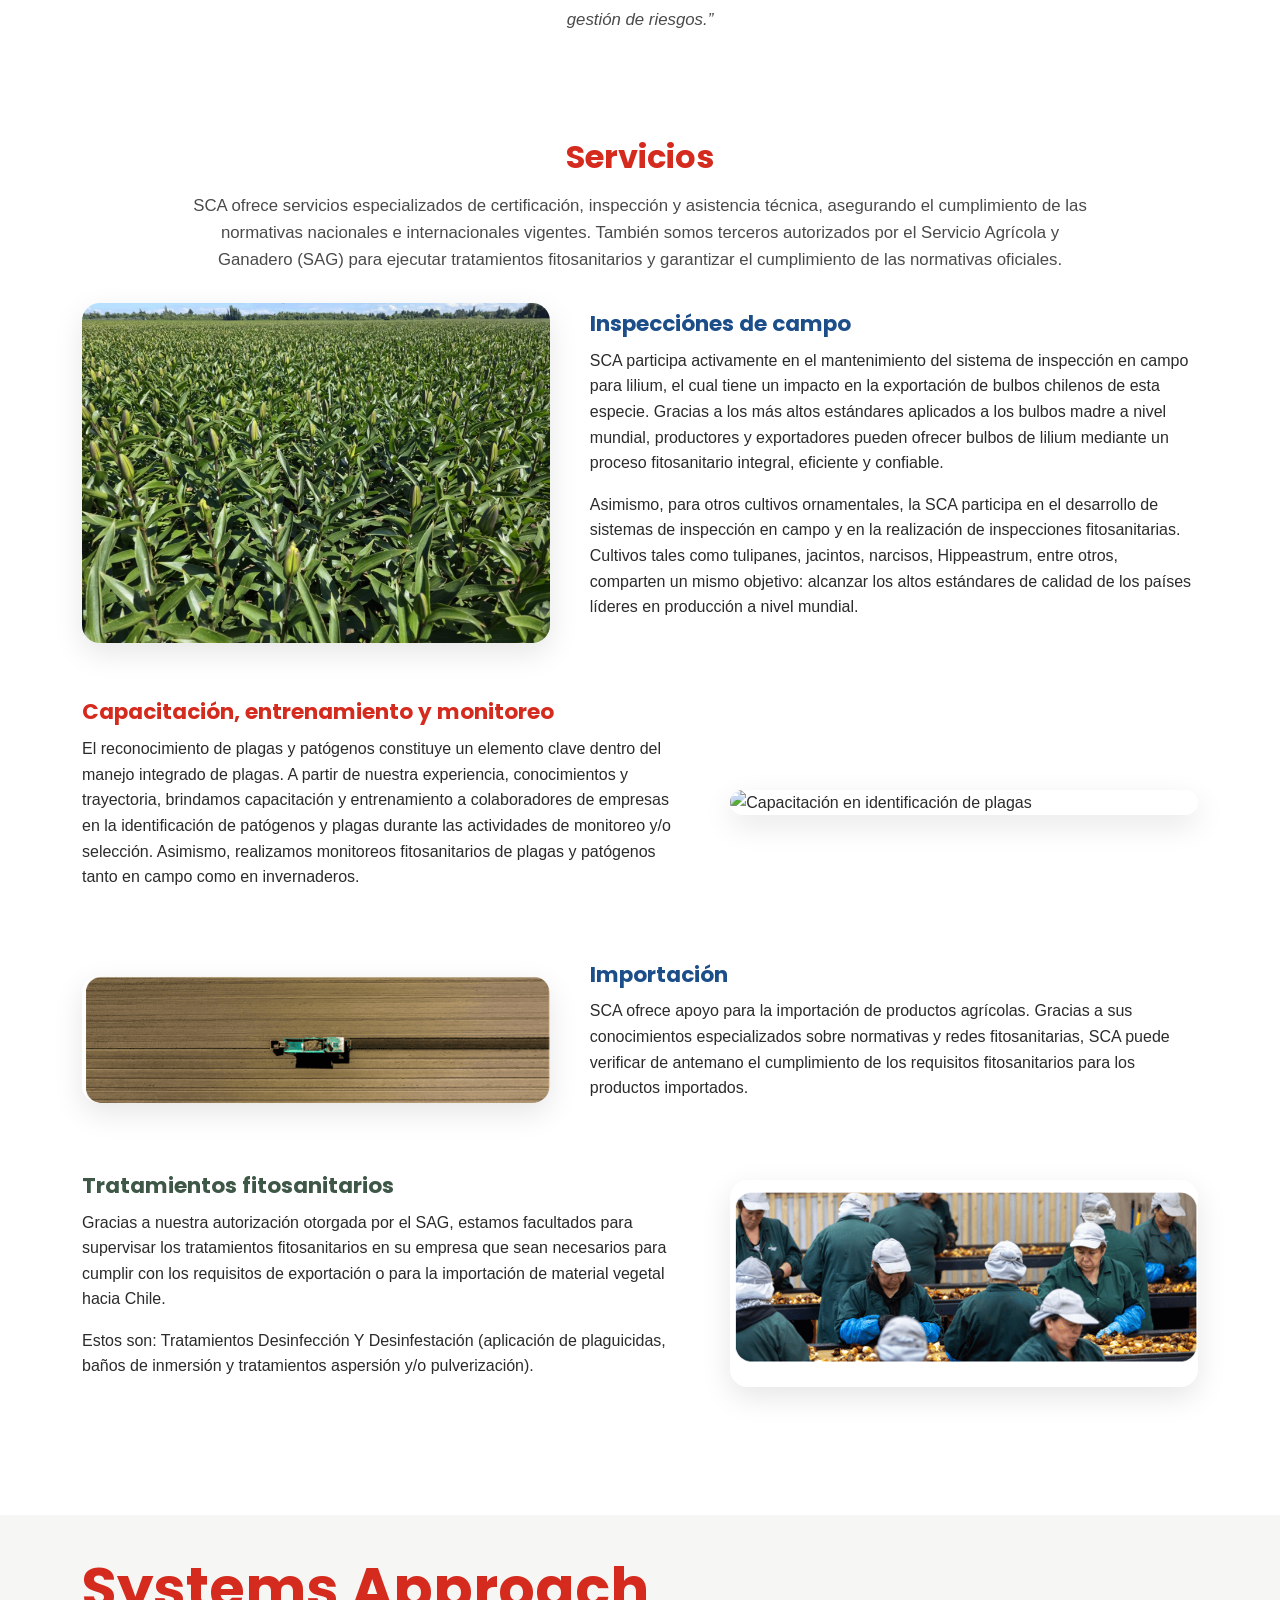
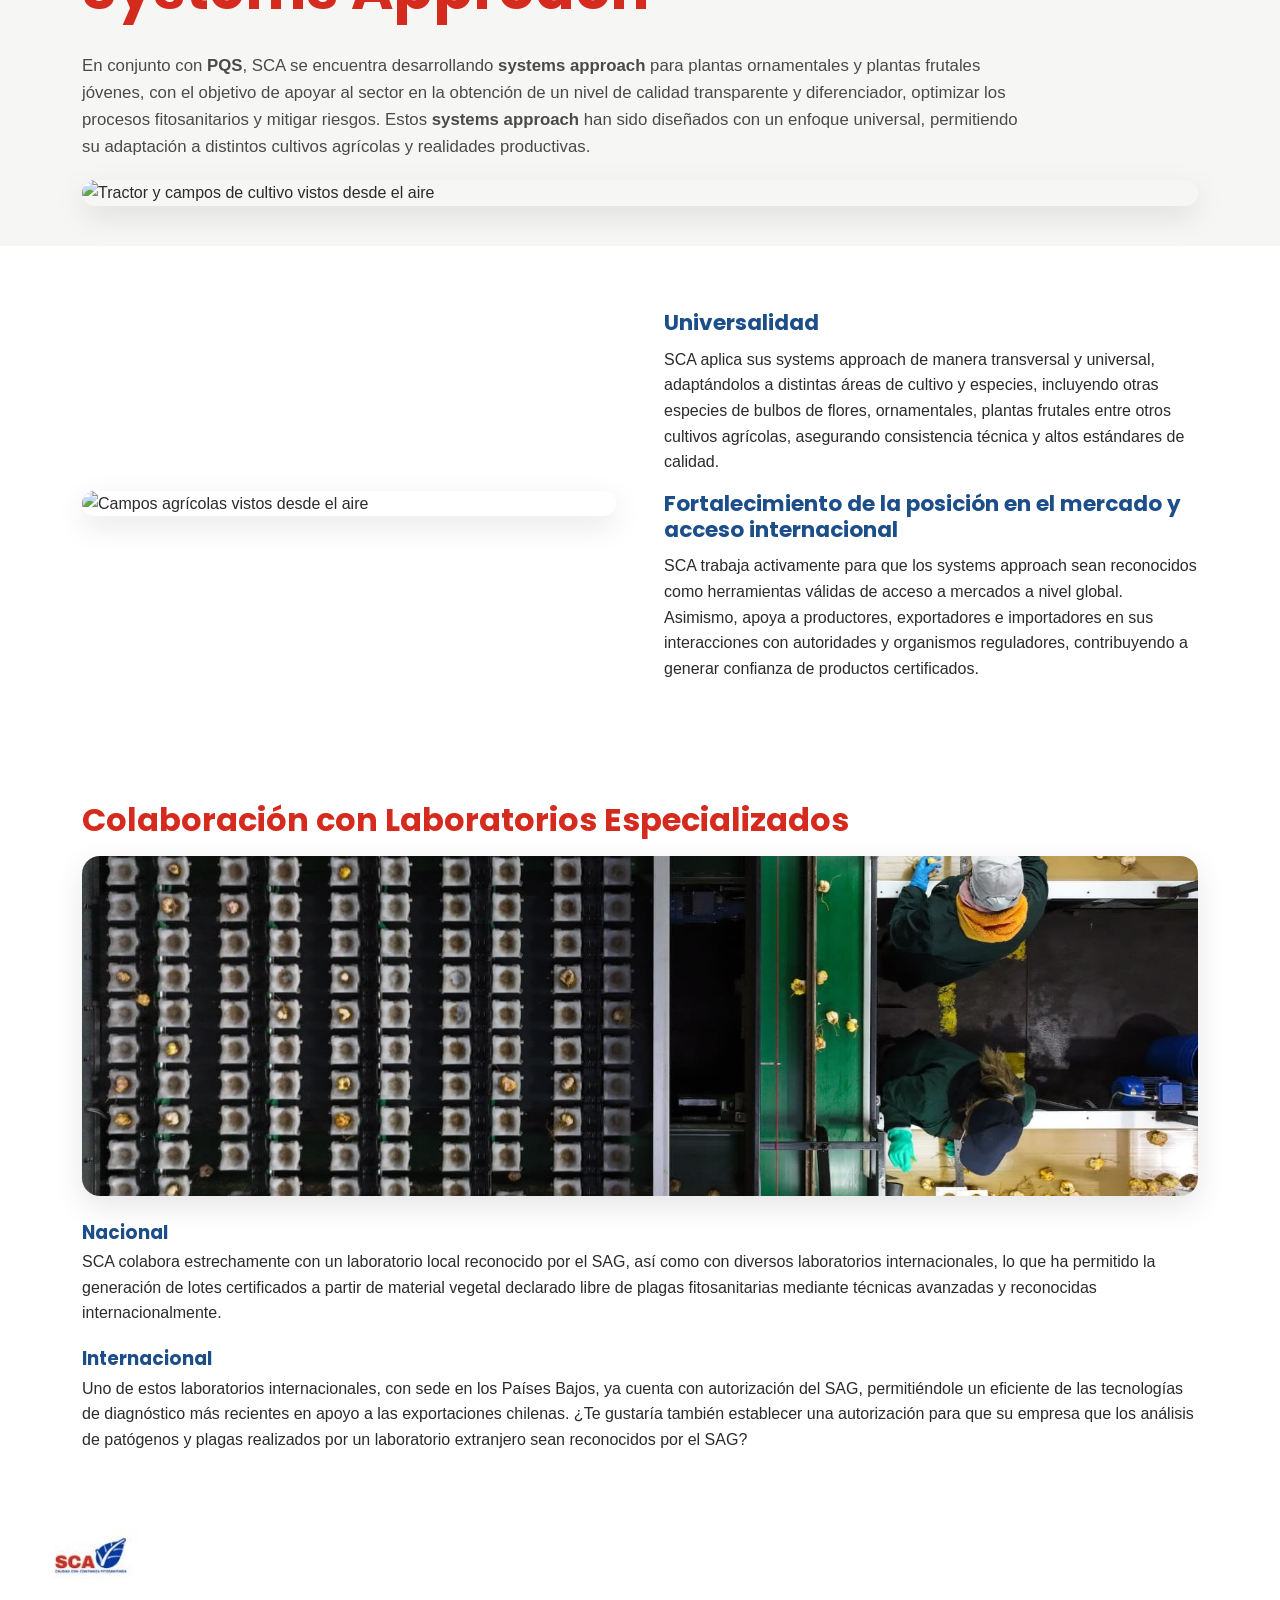
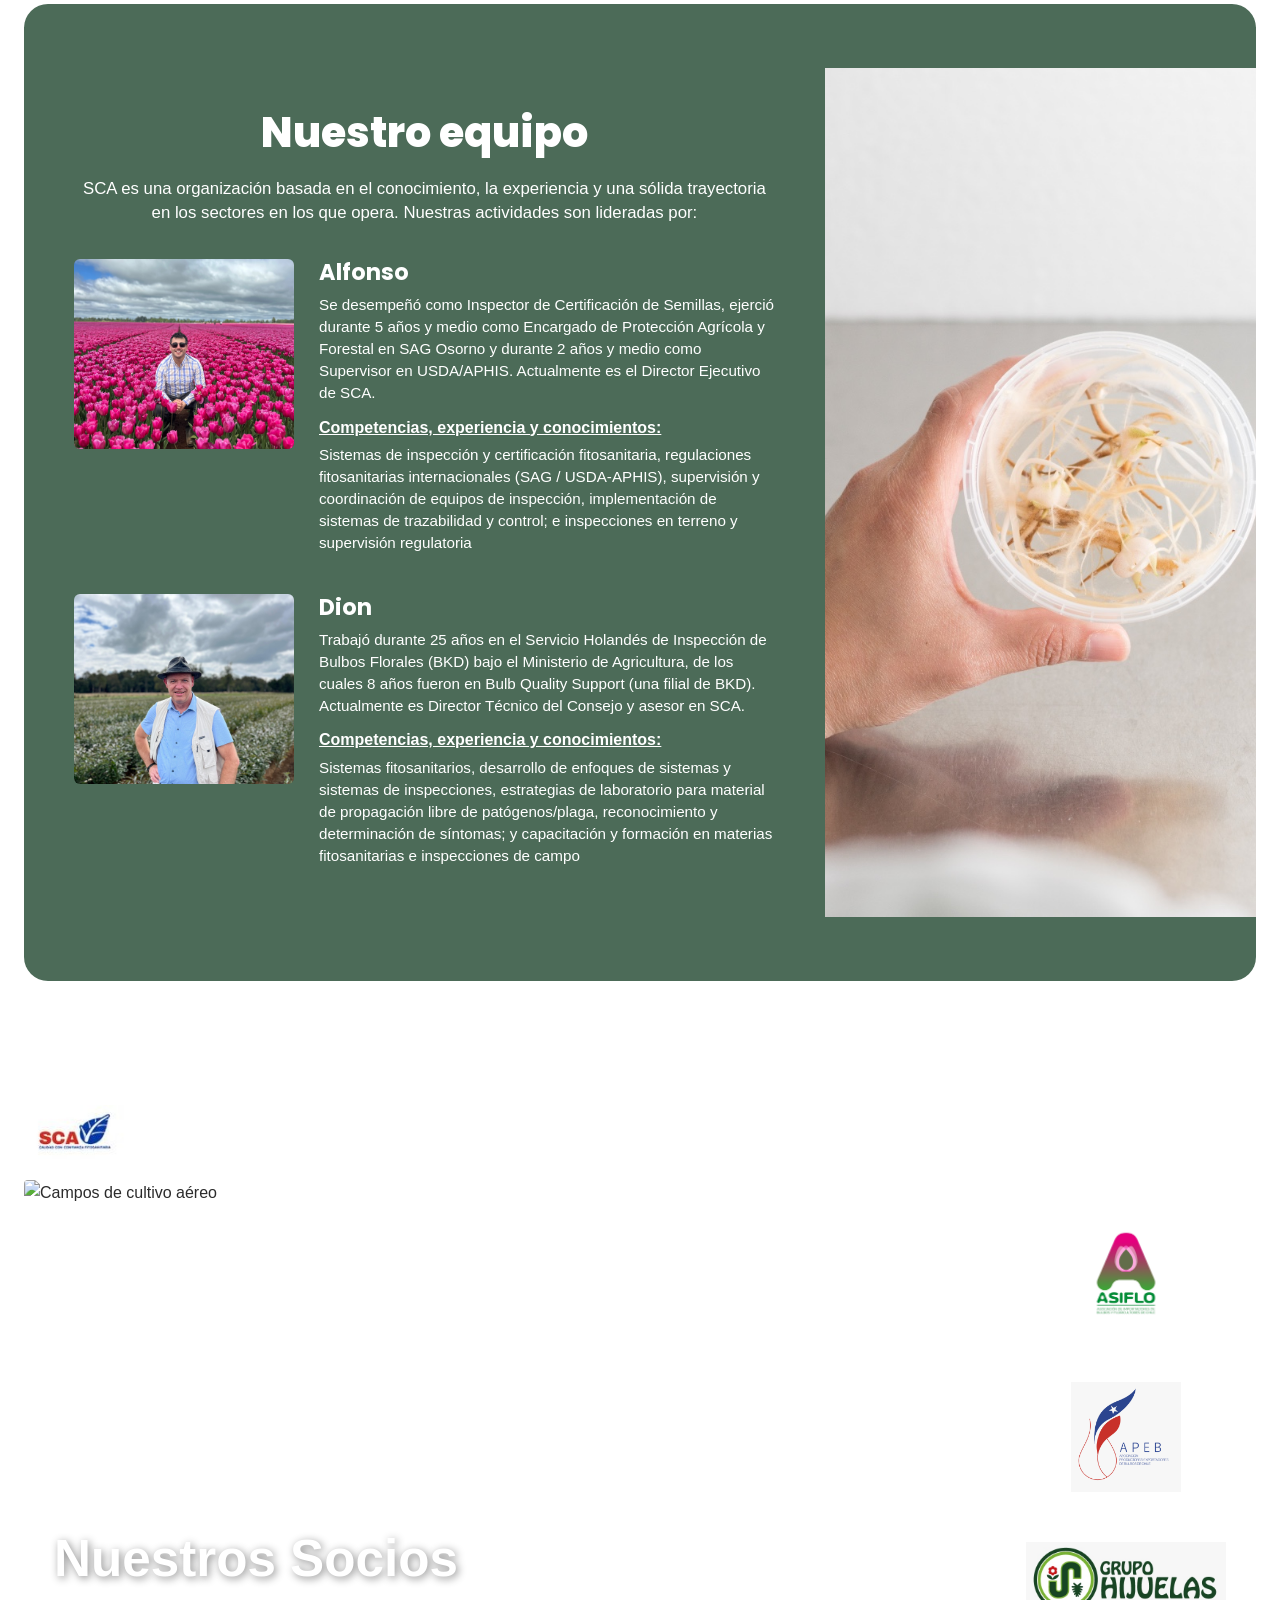
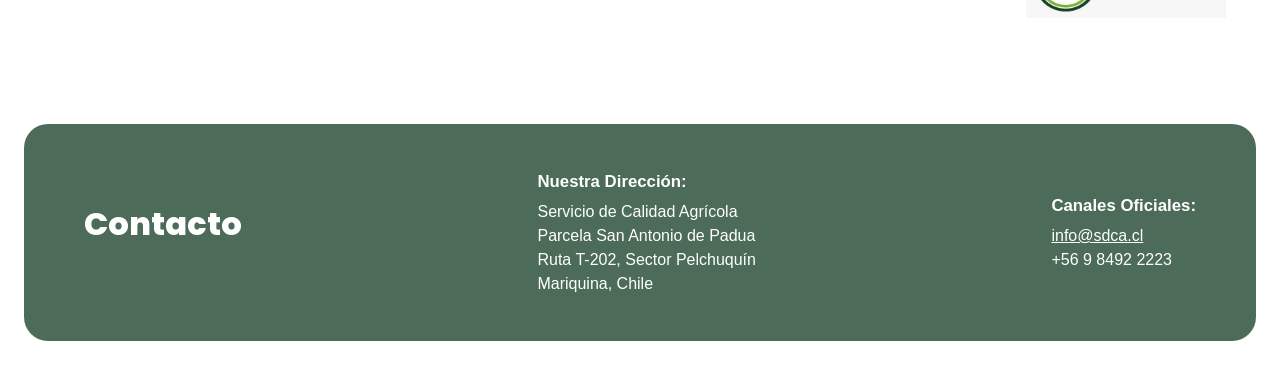
==== commit 0d347a6a: "Update index.html" ====
--- a/index.html
+++ b/index.html
@@ -152,7 +152,7 @@
 
  .hero{
     position: relative;
-    height: 100vh;
+    height: 70vh;
     background-size: cover;
     background-position: center;
     background-repeat: no-repeat;
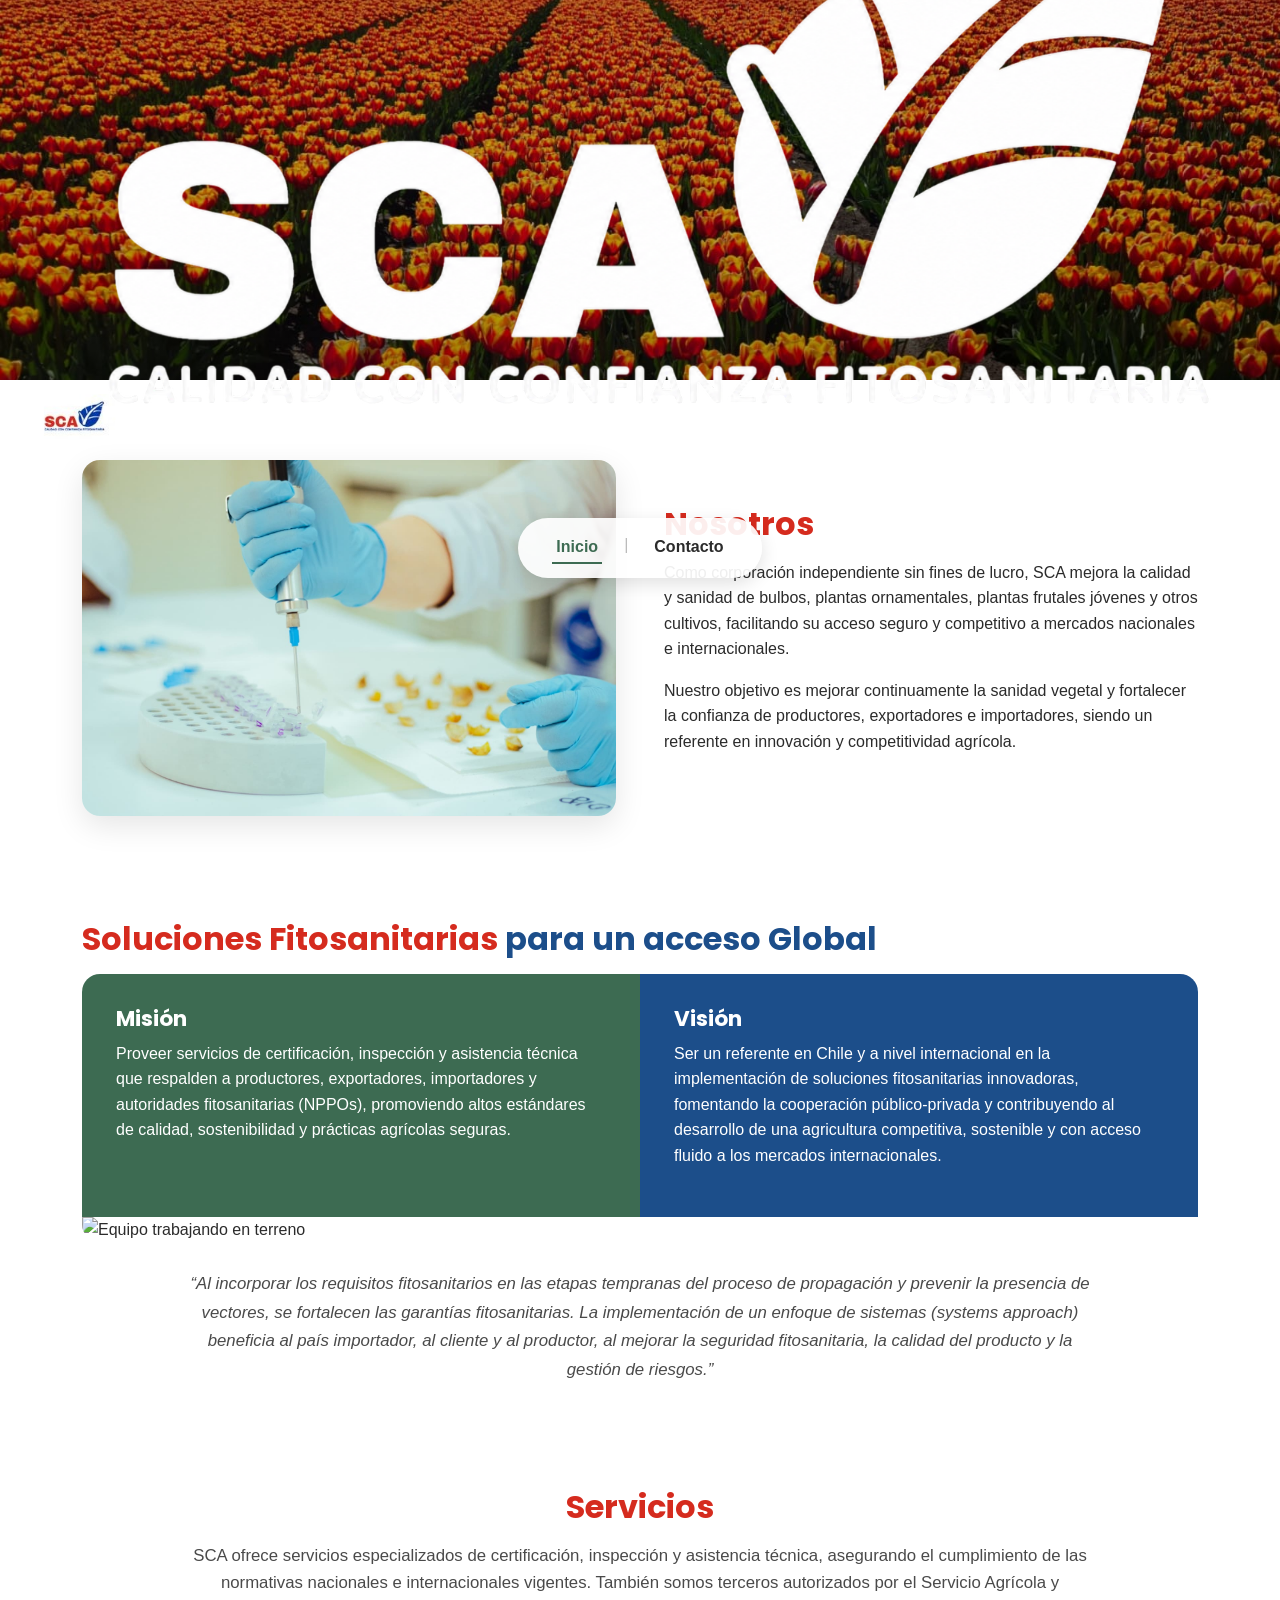
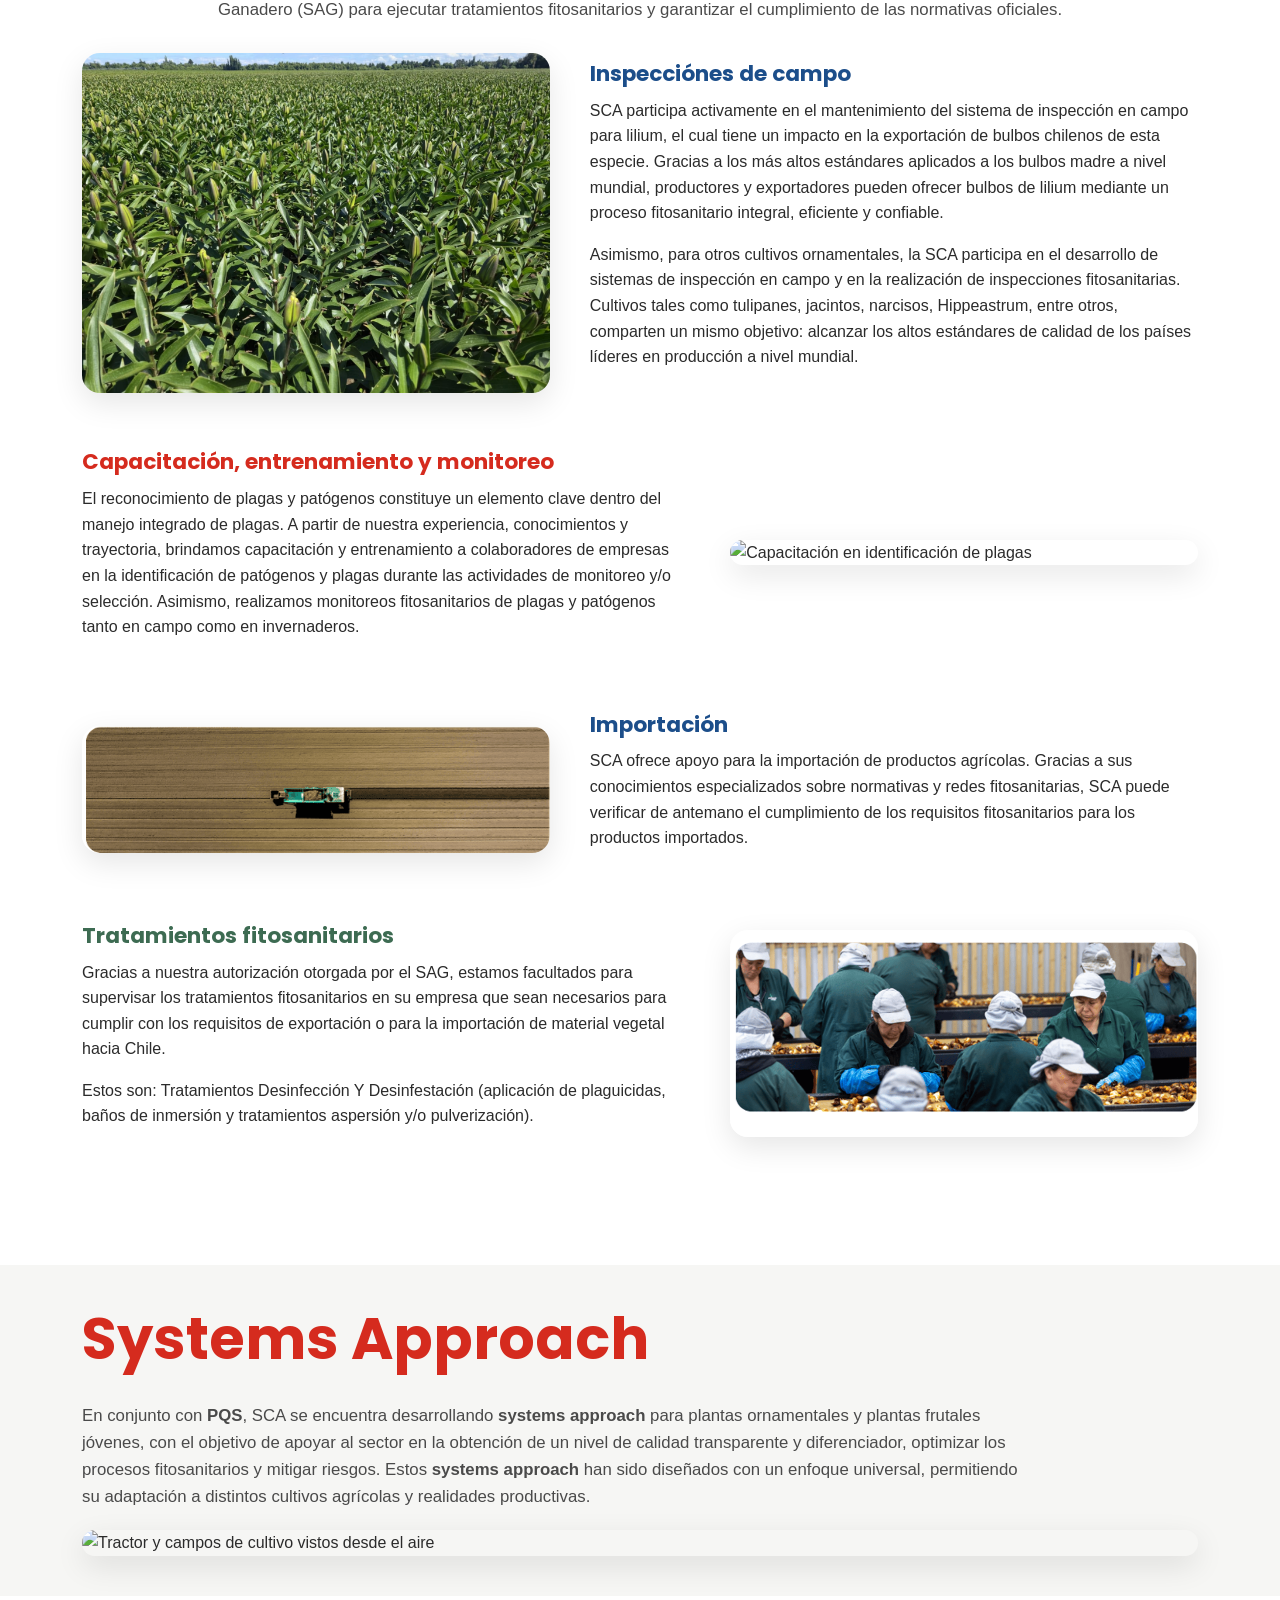
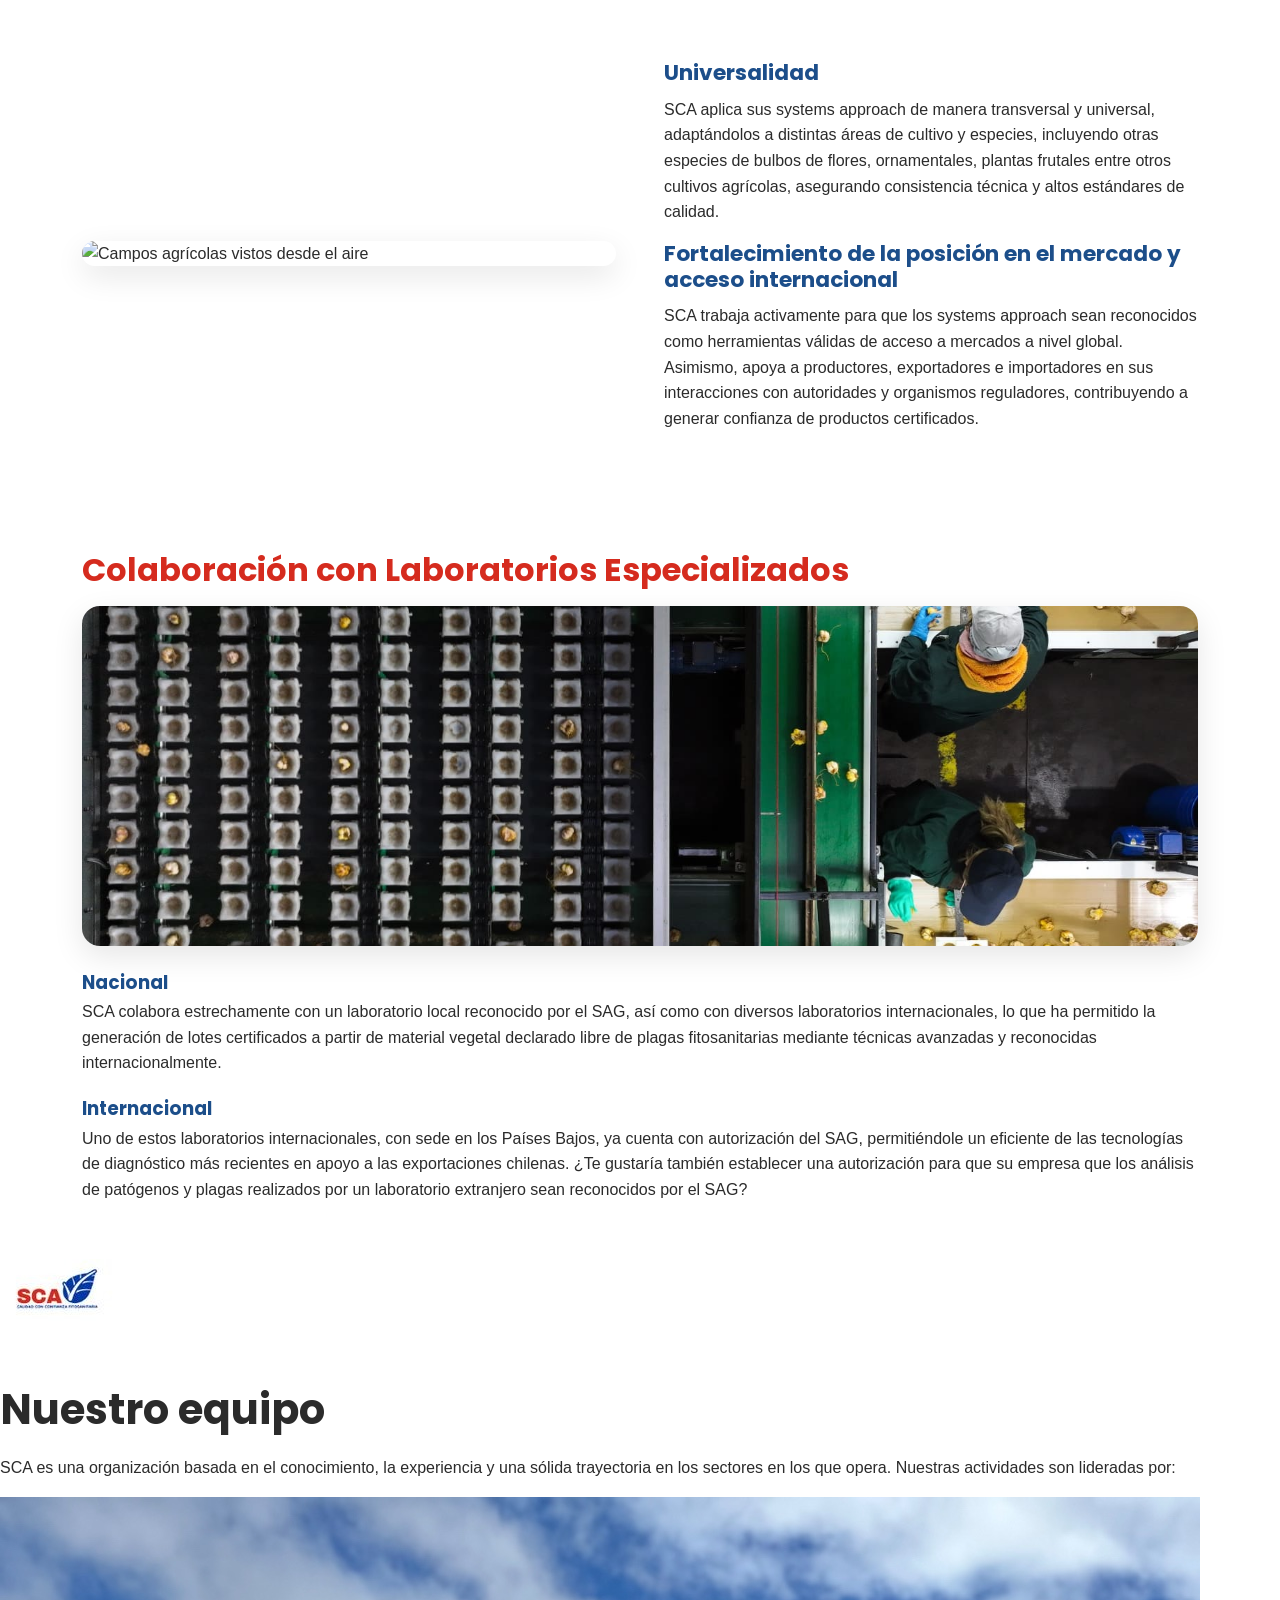
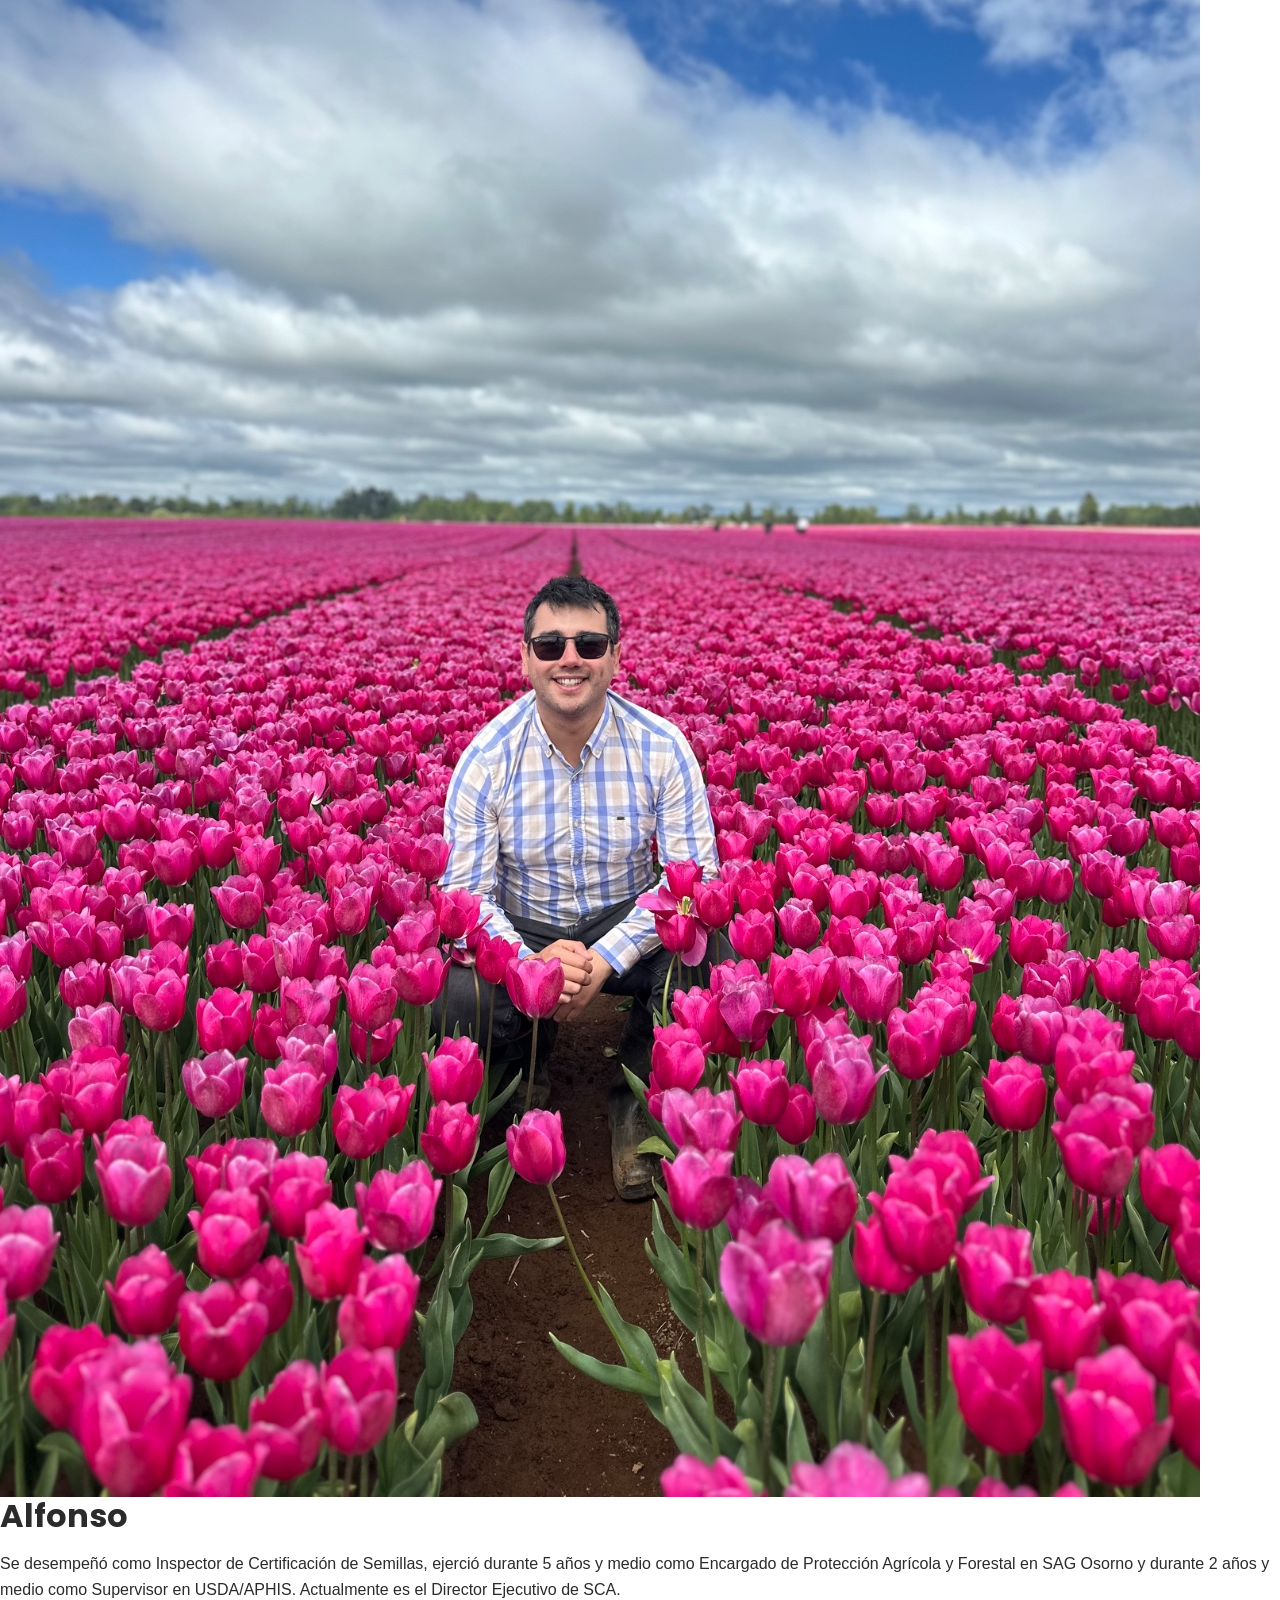
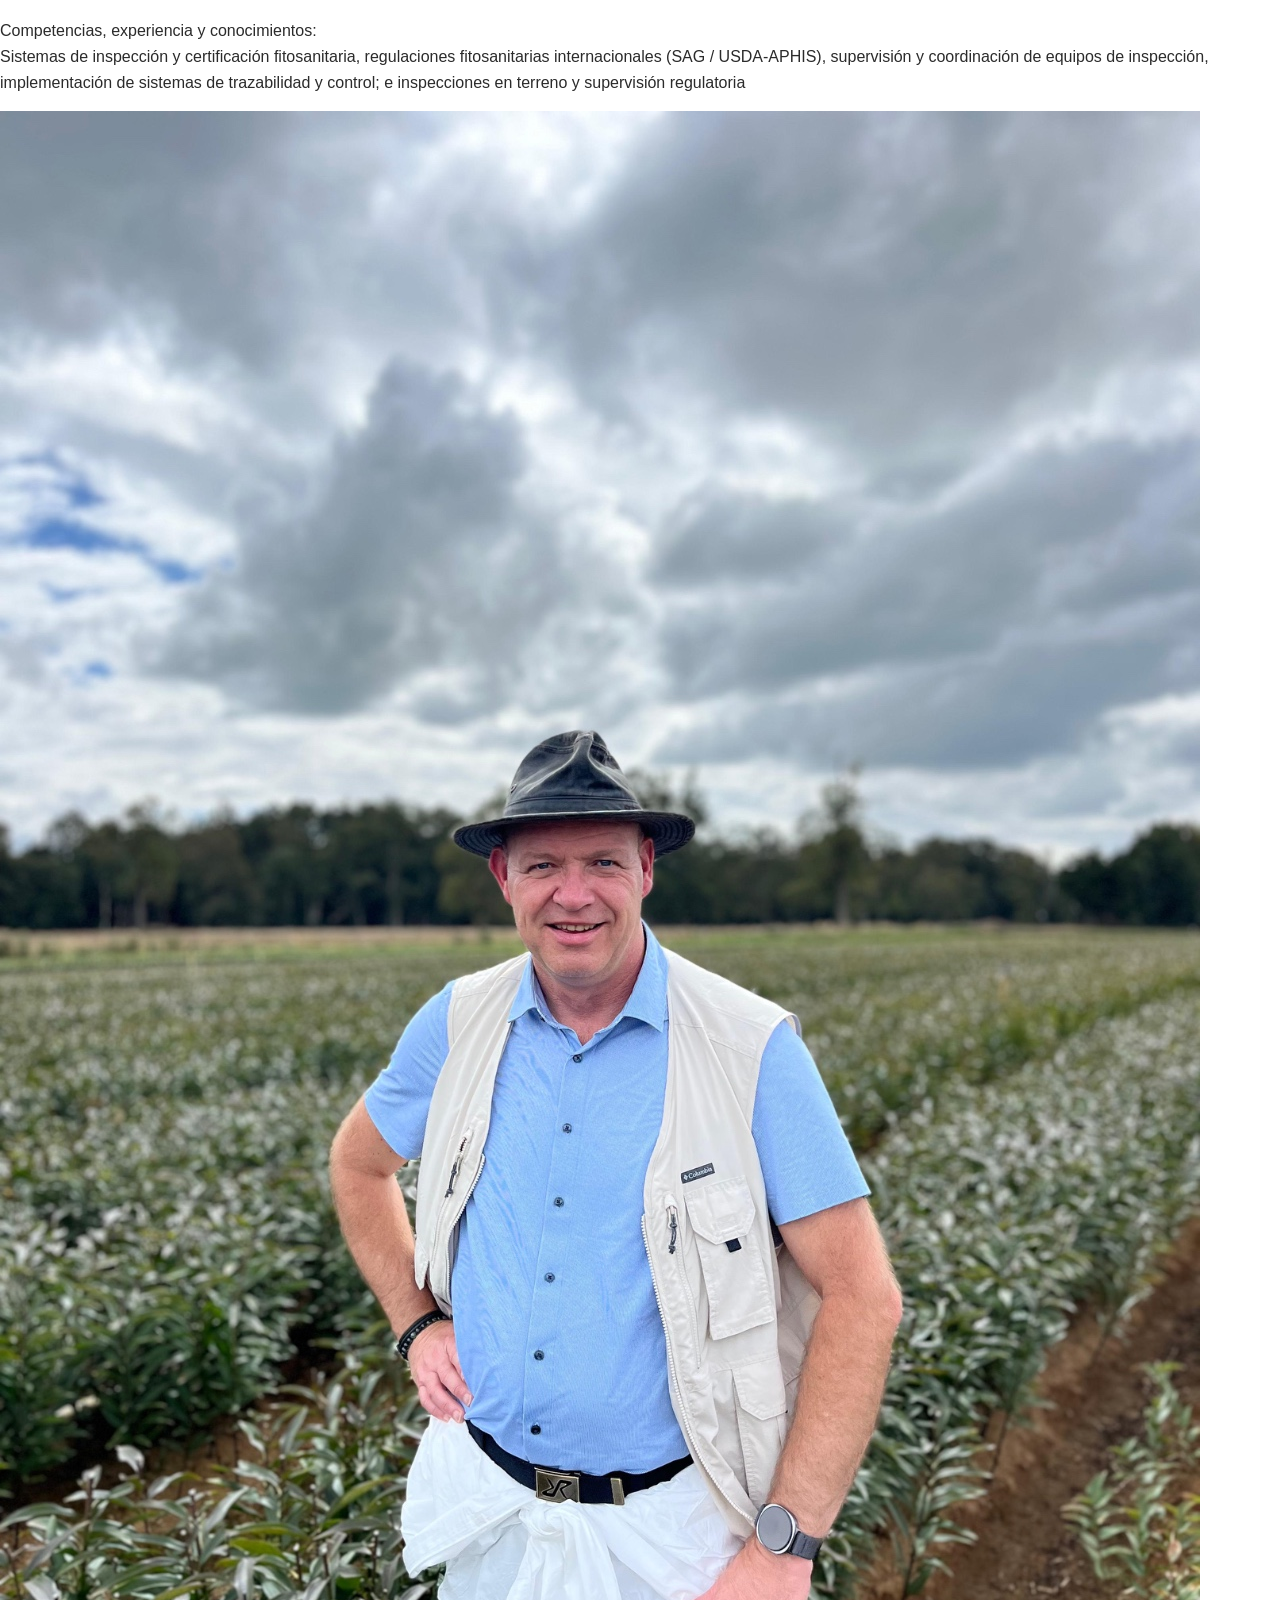
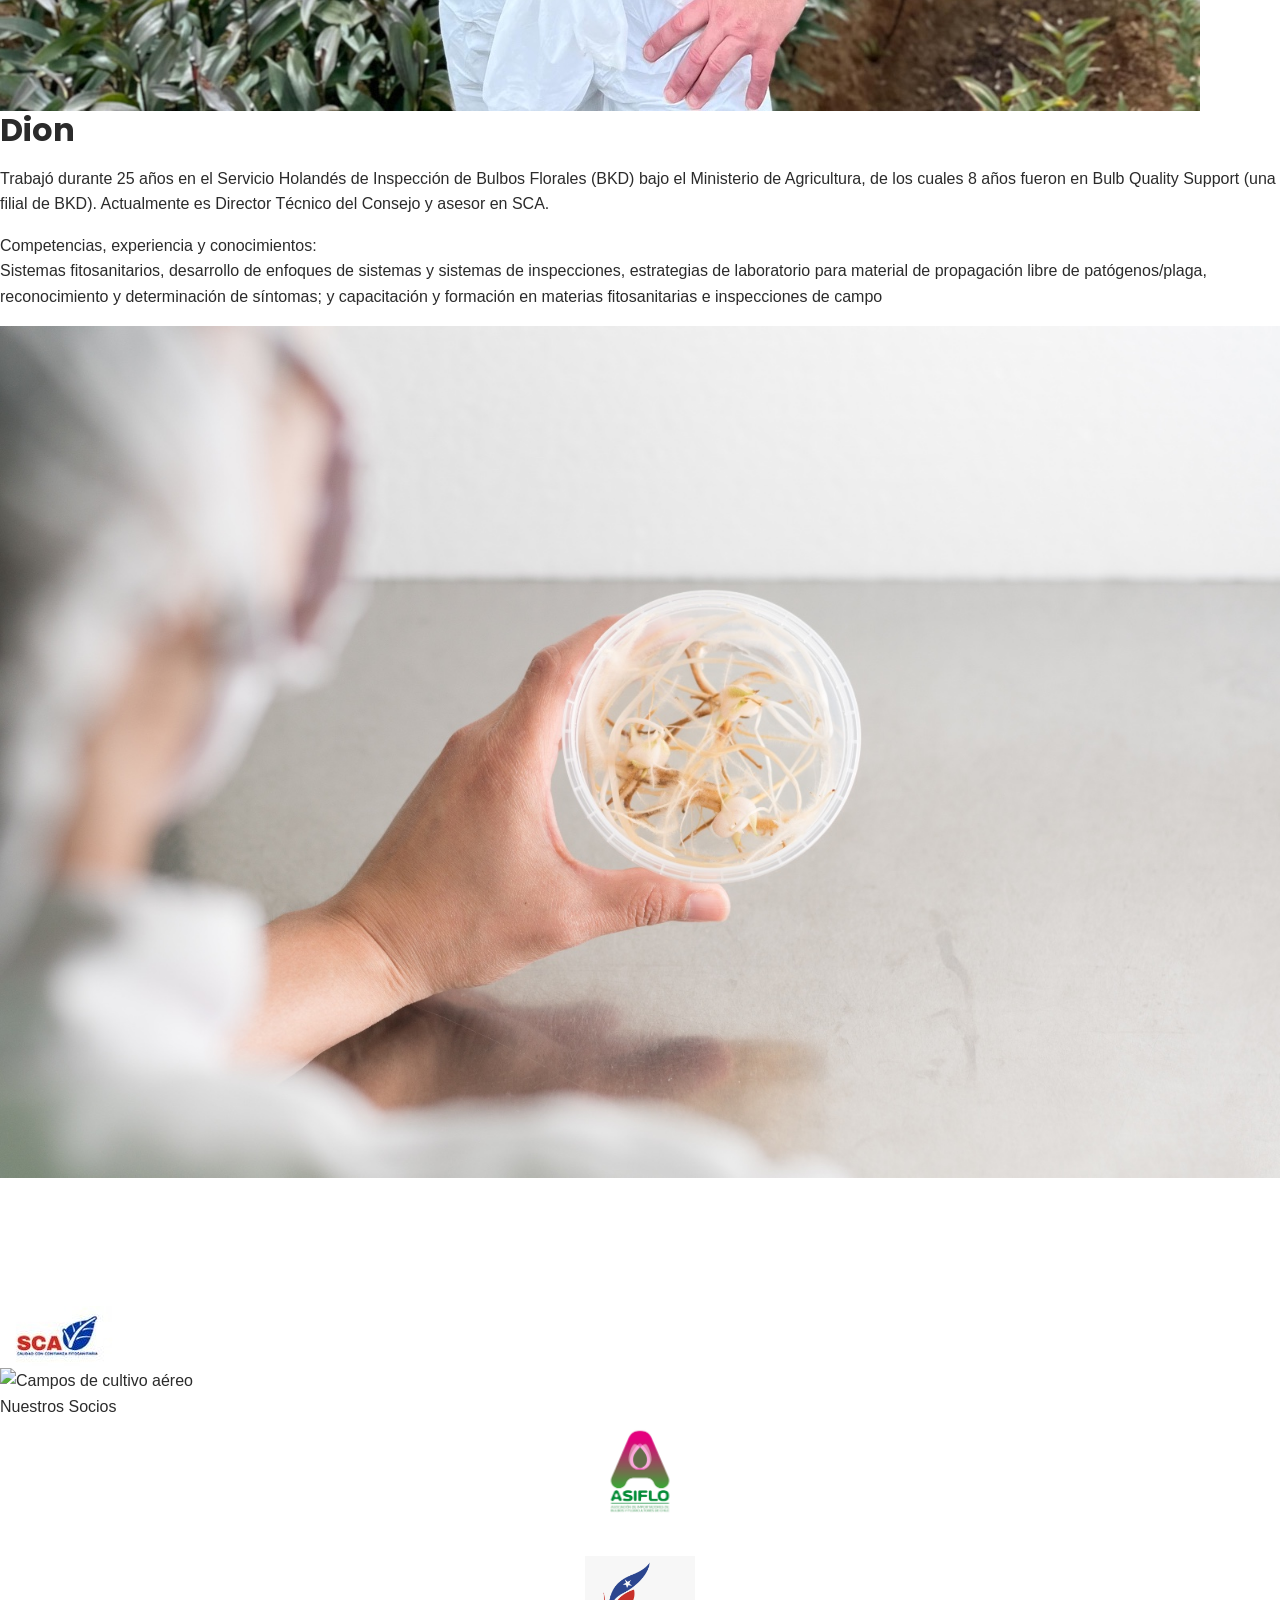
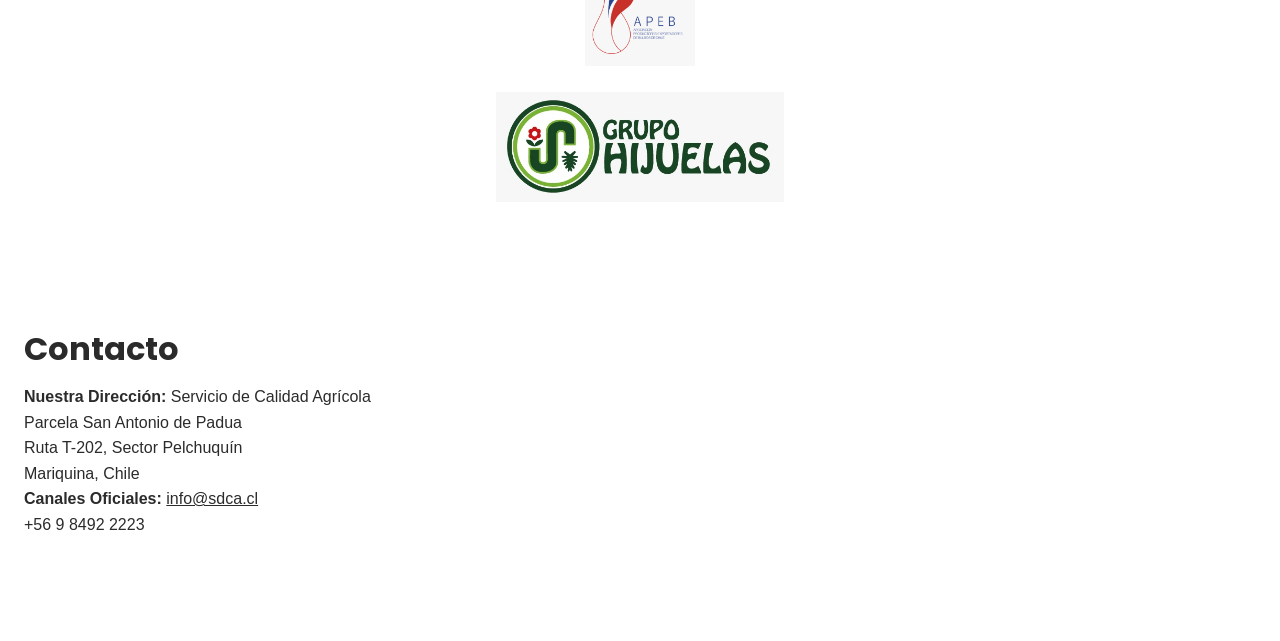
==== commit ae5db515: "Update index.html" ====
--- a/index.html
+++ b/index.html
@@ -148,286 +148,6 @@
 </section>
 
 
-<style>
-
- .hero{
-    position: relative;
-    height: 70vh;
-    background-size: cover;
-    background-position: center;
-    background-repeat: no-repeat;
-
-    display:flex;
-    flex-direction:column;
-    justify-content:center;
-    align-items:center;
-}
-
-/* Oscurece un poco la foto para que el logo destaque */
-.hero::before{
-    content:"";
-    position:absolute;
-    inset:0;
-    background:rgba(0,0,0,.18);
-}
-
-.hero-logo{
-    position:relative;
-    z-index:2;
-    margin-bottom:35px;
-}
-
-.hero-logo img{
-    width:430px;
-    max-width:80vw;
-    height:auto;
-    display:block;
-}
-
-.nav-wrap{
-    position:relative;
-    z-index:2;
-}
-  :root {
-    --verde-sca: #4c6b58;
-    --verde-oscuro: #3e5747;
-    --blanco: #ffffff;
-    --texto-oscuro: #2b2b2b;
-  }
-
-  * {
-    box-sizing: border-box;
-    margin: 0;
-    padding: 0;
-  }
-
-  body {
-    font-family: 'Arial', 'Helvetica Neue', sans-serif;
-    color: var(--texto-oscuro);
-    background: #ffffff;
-  }
-
-  .contenedor {
-    max-width: 1366px;
-    margin: 0 auto;
-  }
-
-  /* ---------- HEADER / LOGO ---------- */
-  .barra-logo {
-    display: flex;
-    align-items: center;
-    padding: 20px 40px;
-  }
-
-  .barra-logo img {
-    height: 55px;
-  }
-
-  /* ---------- SECCIÓN: NUESTRO EQUIPO ---------- */
-  .seccion-equipo {
-    display: flex;
-    align-items: stretch;
-    background: var(--verde-sca);
-    border-radius: 24px;
-    overflow: hidden;
-    margin: 0 24px 40px 24px;
-  }
-
-  .equipo-contenido {
-    flex: 1 1 65%;
-    padding: 40px 50px;
-    color: var(--blanco);
-  }
-
-  .equipo-contenido h1 {
-    text-align: center;
-    font-size: 2.6rem;
-    font-weight: 800;
-    margin-bottom: 20px;
-  }
-
-  .equipo-intro {
-    text-align: center;
-    font-size: 1.05rem;
-    max-width: 800px;
-    margin: 0 auto 35px auto;
-    line-height: 1.4;
-  }
-
-  .miembro {
-    display: flex;
-    gap: 25px;
-    margin-bottom: 30px;
-  }
-
-  .miembro:last-child {
-    margin-bottom: 0;
-  }
-
-  .miembro-foto {
-    flex: 0 0 220px;
-  }
-
-  .miembro-foto img {
-    width: 220px;
-    height: 190px;
-    object-fit: cover;
-    border-radius: 6px;
-    display: block;
-  }
-
-  .miembro-texto h2 {
-    font-size: 1.4rem;
-    font-weight: 700;
-    margin-bottom: 8px;
-  }
-
-  .miembro-texto p {
-    font-size: 0.95rem;
-    line-height: 1.45;
-    margin-bottom: 10px;
-  }
-
-  .miembro-texto .subtitulo {
-    text-decoration: underline;
-    font-weight: 600;
-    display: block;
-    margin-bottom: 4px;
-  }
-
-  .equipo-imagen {
-    flex: 1 1 35%;
-    position: relative;
-  }
-
-  .equipo-imagen img {
-    width: 100%;
-    height: 100%;
-    object-fit: cover;
-    display: block;
-  }
-
-  /* ---------- SECCIÓN: NUESTROS SOCIOS ---------- */
-  .seccion-socios {
-    margin: 0 24px 0 24px;
-  }
-
-  .socios-barra-logo {
-    display: flex;
-    align-items: center;
-    padding: 20px 0 20px 0;
-  }
-
-  .socios-barra-logo img {
-    height: 55px;
-  }
-
-  .socios-cuerpo {
-    display: flex;
-    gap: 40px;
-    align-items: center;
-  }
-
-  .socios-imagen {
-    position: relative;
-    flex: 1 1 70%;
-    border-radius: 4px;
-    overflow: hidden;
-  }
-
-  .socios-imagen img {
-    width: 100%;
-    display: block;
-    height: 480px;
-    object-fit: cover;
-  }
-
-  .socios-imagen .titulo-overlay {
-    position: absolute;
-    left: 30px;
-    bottom: 60px;
-    color: var(--blanco);
-    font-size: 3.2rem;
-    font-weight: 800;
-    text-shadow: 2px 2px 8px rgba(0,0,0,0.45);
-  }
-
-  .socios-logos {
-    flex: 0 0 260px;
-    display: flex;
-    flex-direction: column;
-    gap: 50px;
-    align-items: center;
-  }
-
-  .socios-logos img {
-    max-width: 200px;
-    height: auto;
-  }
-
-  /* ---------- FOOTER: INFORMACION GENERAL ---------- */
-  .footer-info {
-    background: var(--verde-sca);
-    color: var(--blanco);
-    margin-top: 50px;
-    padding: 45px 60px;
-    display: flex;
-    align-items: center;
-    justify-content: space-between;
-    flex-wrap: wrap;
-    gap: 30px;
-  }
-
-  .footer-info h2 {
-    font-size: 2rem;
-    font-weight: 800;
-  }
-
-  .footer-col {
-    line-height: 1.5;
-    font-size: 1rem;
-  }
-
-  .footer-col strong {
-    display: block;
-    margin-bottom: 6px;
-    font-size: 1.05rem;
-  }
-
-  .footer-col a {
-    color: var(--blanco);
-    text-decoration: underline;
-  }
-
-  /* ---------- RESPONSIVE ---------- */
-  @media (max-width: 900px) {
-    .seccion-equipo {
-      flex-direction: column;
-    }
-    .miembro {
-      flex-direction: column;
-    }
-    .miembro-foto img {
-      width: 100%;
-      height: 220px;
-    }
-    .equipo-imagen img {
-      height: 260px;
-    }
-    .socios-cuerpo {
-      flex-direction: column;
-    }
-    .socios-logos {
-      flex-direction: row;
-      flex-wrap: wrap;
-      justify-content: center;
-    }
-    .footer-info {
-      flex-direction: column;
-      text-align: center;
-    }
-  }
-</style>
 
 
 <div class="contenedor">
